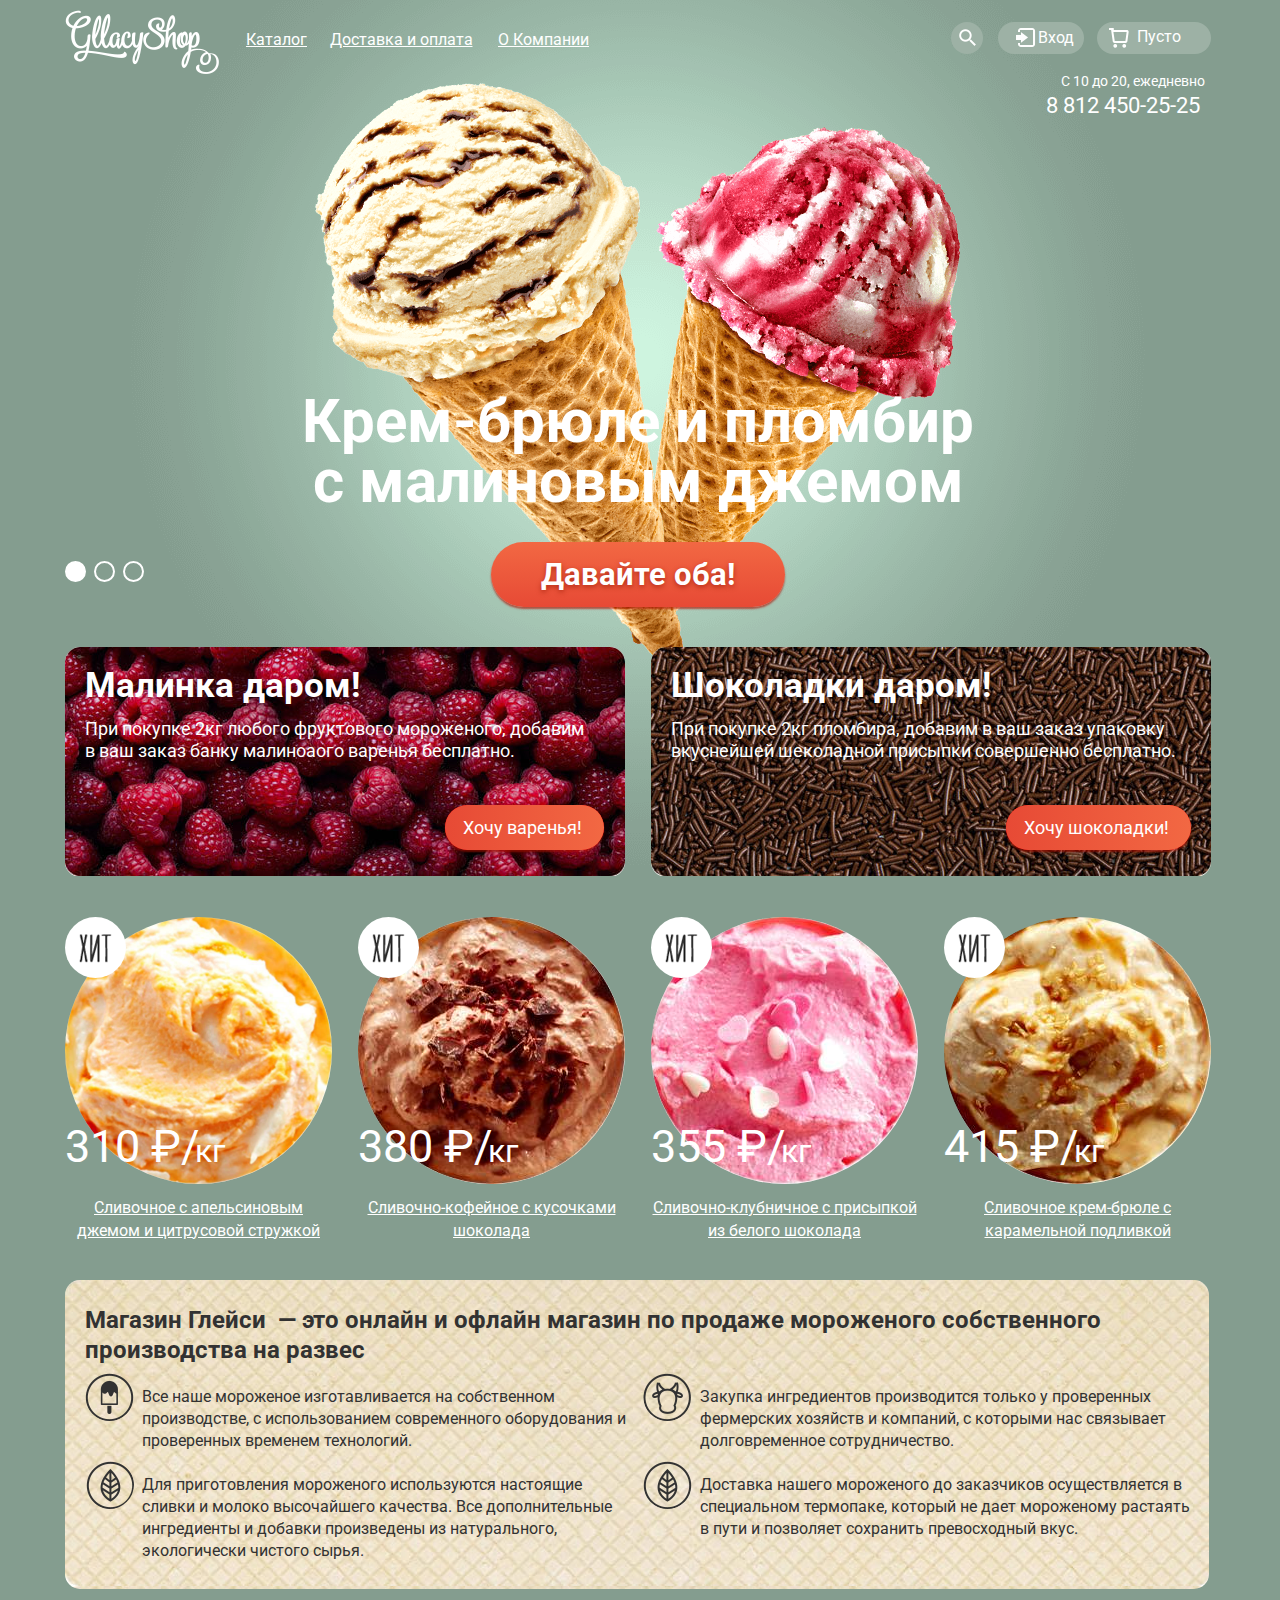
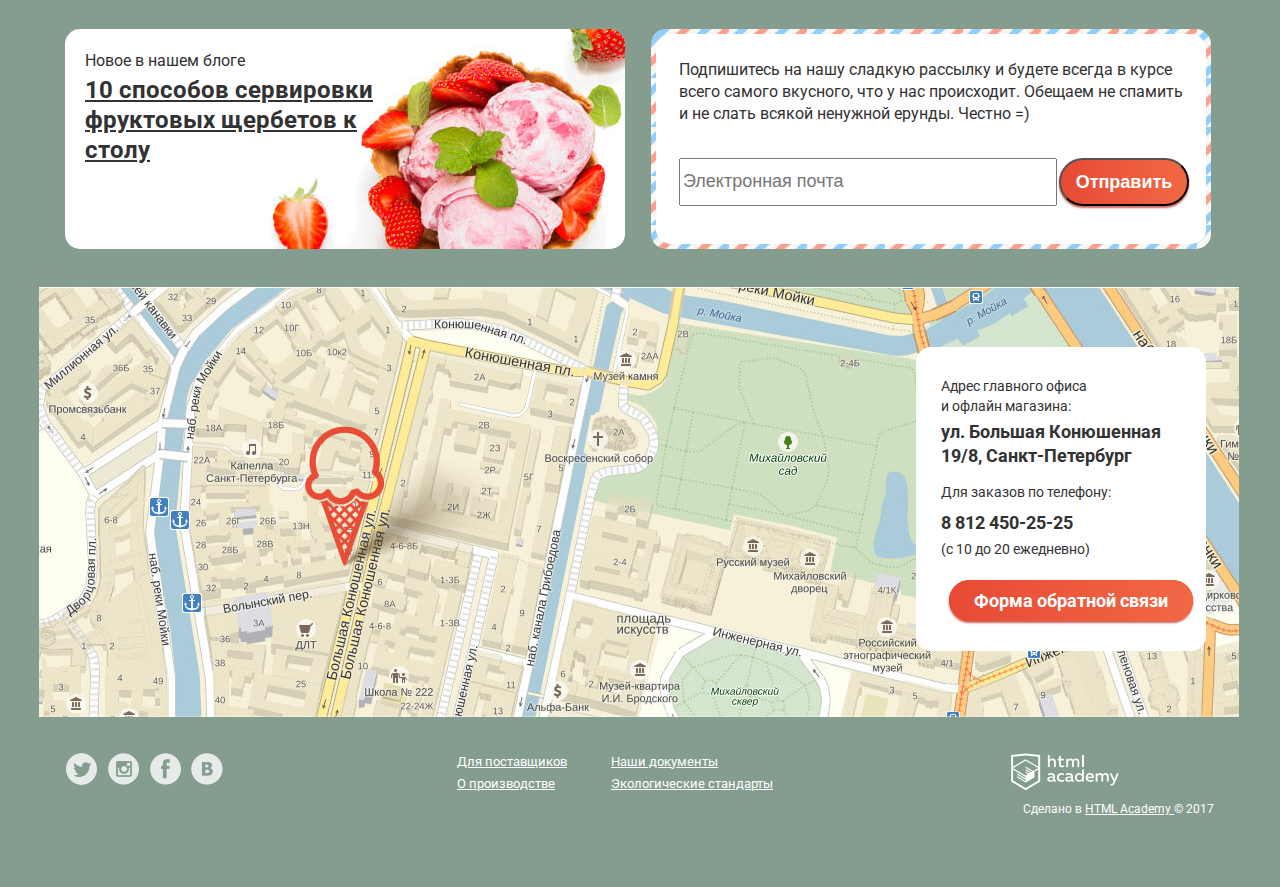
==== index.html @ 19264110 "Test -2" ====
<!DOCTYPE html>
<html lang="ru">
  <head>
    <meta charset="utf-8">
    <title>HTML Academy: Глейси</title>
	<link rel="stylesheet" href="https://fonts.googleapis.com/css?family=Roboto:400,700&amp;subset=cyrillic" >
	<link rel="stylesheet" href="css/normalize.css">
	<link rel="stylesheet" href="css/style.css">
  </head>
  <body>
		<input type="radio" id="btn-1" name="toggle" checked>
    <input type="radio" id="btn-2" name="toggle">
    <input type="radio" id="btn-3" name="toggle">			
	<div class="site-wrapper">
    <div class="content-wrapper">
			<header class="main-header">
				<nav class="main-navigation">
					<a ><img src="img/Logo.png" width="154" height="64" alt="Logo"></a>
					<ul>
						<li class="first-menu one-units"><a href="#">Каталог</a>
							<ul class="sub-menu">
								<li><a href="#">Новинки</a></li>
								<li><a href="catalog.html">Сливочное</a></li>
								<li><a href="#">Щербеты</a></li>
								<li><a href="#">Фруктовый лед</a></li>
								<li><a href="#">Мелорин</a></li>
							</ul>
						</li>				
						<li class="first-menu two-units"><a href="#">Доставка и оплата</a></li>
						<li class="first-menu three-units"><a href="#">О Компании</a></li>
					</ul>
				</nav>
				<div class="second-block">
					<div class="user-block">
						<div class="search-wrapper">
							<a href="#" class="users user-search">Поиск</a>
							<form class="search-form" action="https://echo.htmlacademy.ru" method="post">
								<input id="what-look" type="search" >
								<label for="what-look">Что ищем?</label>
							</form>
						</div>	
						<div class="login-wrapper">
							<a class="users login" href="#">Вход</a>
							<form class="login-form" action="https://echo.htmlacademy.ru" method="post">
								<input id="email" type="email" name="email">
								<label class="label-email" for="email">Электронная почта</label>
								<input id="password "type="password" name="password">
								<label class="label-password" for="password">Пароль</label>
								<div class="login-butons">
									<input type="submit" name="enter" value="ВОЙТИ">
									<div class="login-check">
										<a href="#">Забыли пароль?</a>
										<a href="#">Новая регистрация</a>
									</div>
								</div>
							</form>
						</div>
						<a class="users basket" href="#">Пусто</a>
					</div>
					<div class="user-info">
						<p>C 10 до 20, ежедневно</p>
						<a href="tel:8812450-25-25">8 812 450-25-25</a>
					</div>	
				</div>
			</header>
			<main>
				<div class="slider">
          <div class="slide" id="slide1">
            <div class="slide-title">Крем-брюле и пломбир с малиновым джемом</div>
            <a class="slide-btn" href="#">Давайте оба!</a>
          </div>
          <div class="slide" id="slide2">
            <div class="slide-title">Шоколадный пломбир и лимонный сорбет</div>
            <a class="slide-btn" href="#">Давайте оба!</a>
          </div>
          <div class="slide" id="slide3">
            <div class="slide-title">Пломбир с помадкой и клубничный щербет</div>
            <a class="slide-btn" href="#">Давайте оба!</a>
          </div>
					 <div class="slider-controls">
            <label for="btn-1"></label>
            <label for="btn-2"></label>
            <label for="btn-3"></label>
          </div>
        </div>
				<section class="promotional-offers ">	
					<h2>promotional offers</h2>
					<div class="promotional-left">
						<div class="promotional-item">
							<h3>Малинка даром!</h3>
							<p>При покупке 2кг любого фруктового мороженого, добавим в ваш заказ банку малиноаого варенья бесплатно.</p>
						</div>
						<a href="#">Хочу варенья!</a>
					</div>
					<div class="promotional-right">
						<div class="promotional-item">
							<h3>Шоколадки даром!</h3>
							<p>При покупке 2кг пломбира, добавим в ваш заказ упаковку вкуснейшей шеколадной присыпки совершенно бесплатно.</p>
						</div>
						<a href="#">Хочу шоколадки!</a>
					</div>
				</section>	
				<section class="index-content">
					<h2>Хиты продаж</h2>
					<article class="catalog-item hit">
						<img src="img/orange.jpg" width="267" height="267" alt="Сливочное с апельсиновым джемом и цитрусовой стружкой">
						<span class="price">310 &#8381;/<span class="units">кг</span></span>
						<p><a class="purchase-link" href="#">Сливочное с апельсиновым джемом и цитрусовой стружкой</a></p>
						<a class="quick-view" href="#">Быстрый просмотр</a>
					</article>
					<article class="catalog-item hit">
						<img src="img/coffee.jpg" width="267" height="267" alt="Сливочно-кофейное с кусочками шоколада">
						<span class="price">380 &#8381;/<span class="units">кг</span></span>
						<p><a class="purchase-link" href="#">Сливочно-кофейное с кусочками шоколада</a></p>
						<a class="quick-view" href="#">Быстрый просмотр</a>
					</article>
					<article class="catalog-item hit">
						<img src="img/strawberry.jpg" width="267" height="267" alt="Сливочно-клубничное с присыпкой из белого шоколада">
						<span class="price">355 &#8381;/<span class="units">кг</span></span>
						<p><a class="purchase-link" href="#">Сливочно-клубничное с присыпкой из белого шоколада</a></p>
						<a class="quick-view" href="#">Быстрый просмотр</a>
					</article>
					<article class="catalog-item hit">
						<img src="img/creme-brulee.jpg" width="267" height="267" alt="Сливочное крем-брюле с карамельной подливкой">
						<span class="price">415 &#8381;/<span class="units">кг</span></span>
						<p><a class="purchase-link" href="#">Сливочное крем-брюле с карамельной подливкой</a></p>
						<a class="quick-view" href="#">Быстрый просмотр</a>
					</article>
				</section>	
				<section class="our-production" >
					<h2>Магазин Глейси   &nbsp;— это онлайн и офлайн магазин по продаже мороженого собственного производства на развес</h2>
					<div class="production-wrapper">
					<div class="production-item">
						<p class="ice-paragraph">Все наше мороженое изготавливается на собственном производстве, с использованием современного оборудования и проверенных временем технологий.</p>
						<p class="sheet-paragraph">Для приготовления мороженого используются настоящие сливки и молоко высочайшего качества. Все дополнительные ингредиенты и добавки произведены из натурального, экологически чистого сырья.</p> 
					</div>
					<div class="production-item">
						<p class="cow-paragraph">Закупка ингредиентов  производится только у проверенных фермерских хозяйств и компаний, с которыми нас связывает долговременное сотрудничество.</p>
						<p class="thermometr-paragraph">Доставка нашего мороженого до заказчиков осуществляется в специальном термопаке, который не дает мороженому растаять в пути и позволяет сохранить превосходный вкус.</p>
				  </div>
					</div>
				</section>
				<section class="blog ">
					<h3>BLOG</h3>
					<div class="blog-info">
						<p>Новое в нашем блоге</p>
						<a href="#">10  способов сервировки фруктовых щербетов к столу</a>
					</div>
					<div class="blog-wrapper">
					</div>
					<div class="blog-form">
						<p>Подпишитесь на нашу сладкую рассылку и будете всегда в курсе всего самого вкусного, что у нас происходит. Обещаем не спамить и не слать всякой ненужной ерунды. Честно =) </p>
						<form class="news-form" action="https://echo.htmlacademy.ru" method="post">
							<input type="email" name="email"  placeholder="Электронная почта">
							<button class="btn" type="submit">Отправить</button>
						</form>
					</div>
				</section>
				<section class="about-us">
					<h3>about-us</h3>
					<img src="img/map.jpg" width="1200" height="430" alt="MAP">
					<!--<iframe src="https://www.google.com/maps/embed?pb=!1m18!1m12!1m3!1d1998.5989424124054!2d30.320894616195037!3d59.9387968690478!2m3!1f0!2f0!3f0!3m2!1i1024!2i768!4f13.1!3m3!1m2!1s0x4696310fca5ba729%3A0xea9c53d4493c879f!2z0JHQvtC70YzRiNCw0Y8g0JrQvtC90Y7RiNC10L3QvdCw0Y8g0YPQuy4sIDE5LCDQodCw0L3QutGCLdCf0LXRgtC10YDQsdGD0YDQsywg0KDQvtGB0YHQuNGPLCAxOTExODY!5e0!3m2!1sru!2sgr!4v1468565893571" 
						width="100%" height="430" frameborder="0" style="border:0" allowfullscreen></iframe>-->
					<div class="our-adress">
						<p>Адрес главного офиса<br>
						и офлайн магазина:</p>
						<p><b>ул. Большая Конюшенная<br> 19/8, Санкт-Петербург</b></p>
						<p>Для заказов по телефону:</p>
						<p><a href="tel:8812450-25-25"><b>8 812 450-25-25</b></a></p>
						<p>(с 10 до 20 ежедневно)</p>
						<p><a href="#" class="feedback-btn">Форма обратной связи</a></p>
					</div>
					<div class="modal-content">
						<button class="modal-content-close" type="button" title="Закрыть">Закрыть</button>
						<form class="feedback-form" action="https://echo.htmlacademy.ru" method="post">
							<b>Мы обязательно вам ответим!</b>
							<label for="name">Как вас зовут?</label>
							<input type="text" id="name" name="name"  placeholder="Как вас зовут?">
							<label for="email">Ваша почта для ответа?</label>
							<input type="email" id="email" name="email"  placeholder="Ваша почта для ответа?">
							<label for="suggestions">Напишите что нибудь</label>
							<textarea  id="suggestions" name="suggestions" id="suggestions" placeholder="Напишите что нибудь"></textarea>
							<input type="submit" name="submit" value="Отправить">
						</form>
					</div>	
		</section>
		</main>
		<footer class="main-footer">
			<section class="footer-social">
					<h3>social</h3>
					<a class="social social-tw" href="https://twitter.com/?lang=ru" target="_blank">Твитер</a>
					<a class="social social-inst" href="https://www.instagram.com/" target="_blank">Инстаграм</a>
					<a class="social social-fb" href="https://www.facebook.com/" target="_blank">Фейсбук</a>
					<a class="social social-vk" href="https://vk.com/feed" target="_blank">Вконтакте</a>
				</section>
				<div class="documentation-unit">
					<a class="doc-item for-suppliers" href="#">Для поставщиков</a>
					<a class="doc-item about-production" href="#">О производстве</a>
					<a class="doc-item our-documents" href="#">Наши документы</a>
					<a class="doc-item environmental-standards" href="#">Экологические стандарты</a>
				</div>
				<div class="copyright">
					<a class="btn" href="https://htmlacademy.ru"><img src="img/html_academy.png" width="108" height="38" alt="HTML Academy"></a>
					<p>Сделано в <a class="btn-text" href="https://htmlacademy.ru"> HTML Academy </a>&#169; 2017</p>
				</div>
		</footer>
		</div>
	</div>
  </body>
</html>
---- css/style.css ----
html { 
}

body {
  max-width: 1200px;
  margin: 0 auto;
  padding: 0;
  font-size: 18px;
  font-family: "Roboto","Arial", sans-serif;
  line-height: 1.2;
  color: #ffffff;
  background-color: #849d8f; 
}

body > input[type="radio"] {
  display: none;
}

.catalog-page {
  margin-top: 10px;
  margin-left: 26px;
}

.site-wrapper {
  min-width: 940px;
  background-repeat: no-repeat;
  background-position: 75px top ;
  transition: background-image 0.5s ease, background-color 0.5s ease;
}

.site-wrapper::before,
.site-wrapper::after {
  content: "";
  visibility: hidden;
}

.site-wrapper::before {
  background-image: url("../img/ice_main1.png");
}

.site-wrapper::after {
  background-image: url("../img/ice_main2.png");
}

.content-wrapper {
  width: 900px;
  padding: 10px 25px;
}

.main-header {
  display: flex;
  justify-content: space-between;
  width: 1146px;
}

.main-header a {
  font-size: 16px;
  line-height: 18px;
  color: #ffffff;
}

.main-navigation {
  display: flex;
  justify-content: space-between;
  width: 560px;
}

.main-navigation > ul {
  position: relative;
   display: flex;
  justify-content: space-between;
  margin-right: 28px;
  padding-left: 0;
  width: 360px;
  list-style: none;
 
}

.first-menu {
  min-height: 35px;
}

.one-units {
  padding-left: 17px;
   
}

.two-units {
  padding-left: 2px;
}

.three-units {
  padding-left: 5px;
}

.first-menu > a:hover {
  text-decoration: none;
  border: 1px solid #323232;
  border-radius: 25px;
  background-color: rgb(248, 247, 244);
  box-shadow: 0 20px 20px 0 rgba(0, 0, 0, 0.4);
  padding: 10px;
  min-width: 40px;
  color: #323232;
}

.main-navigation .sub-menu {
  position: absolute;
  display: none;  
  list-style: none;
  padding: 10px 0;  
  margin: 0;
  background-color: #ffffff;
  border-radius: 15px;
  box-shadow: 0 20px 20px 0 rgba(0, 0, 0, 0.4);
 
}

.sub-menu a {
  text-decoration: none;
  color: #323232;  
}

.sub-menu li {
  padding: 0 20px;
}

.sub-menu li:first-child {
  font-weight: bold;
  border-bottom: 1px solid #323232;
}

.first-menu:hover  .sub-menu {
	display: block;
}
.sub-menu li:hover {
  background-color: #fbded7;
}

.sub-menu li:active {
  background-color: #d07058;
}

.user-info a {
  line-height: 24px;
  font-size: 22px;
  text-decoration: none;
}

.second-block {
  display: flex;
  justify-content: space-between;
  flex-direction: column;
  margin-top: 12px;
  margin-left: 334px;   
  min-width: 260px;
}

.user-block {
  position: relative;
  display: flex;
  justify-content: space-between;
}

.user-block a {
  font-size: 16px;
  line-height: 18px;
}
.user-block .users {
  text-decoration: none;
  background-color: #9db1a5;
}

 .user-block .user-search {
  display: inherit; 
  position: relative;
  font-size: 0;
  padding-left: 0;
  margin-right: 0;
  width: 32px;
  height: 32px;
  background-color: #9db1a5;
  border-radius: 50%;
}

.user-block .user-search::before {
  position: absolute;
  content: "";
  width: 22px;
  height: 22px;
  left: 5px;
  top: 6px;
  background: #9db1a5 url("../img/sprite.png") no-repeat -689px -19px;
  border-radius: 50%;
}

.search-wrapper {
  position: relative;
}

.search-wrapper .search-form {
  position: absolute;
  top: 30px;
  left: -340px; 
  display: none;
  min-width: 340px;  
  padding: 20px;
  padding-top: 20px;
  background-color: #ffffff;
  border-radius: 5px;
}

.search-wrapper:hover .search-form {
  display: block;
}

.search-form input[type="search"] {
  width: 310px;
  height: 40px;
  border: 1px solid #d3d3d2; 
}

.search-form label {
  position: absolute;
  top: 30px;
  left: 40px;
  font-size: 16px;
  line-height: 24px;
  color: #d3d3d2;
  transition: all 0.5s;
}

.search-form input[type="search"]:hover {
  border: 2px solid #d3d3d2; 
}

.search-form input[type="search"]:focus {
  border: 2px solid #8fbdec; 
}

input[type="search"]:focus + label { 
  position: absolute;
  top: 5px;
  left: 30px;
  font-size: 11px;
  line-height: 13px;
  color: #8fbdec;
}

.search-form input[type="search"]:active {
  font-size: 16px;
  line-height: 24px;/*не работает*/
  font-weight: bold;
  color: #323232;
  border: 2px solid #d3d3d2; 
}

input[type="search"]:active + label { 
  position: absolute;
  top: 5px;
  left: 30px;
  font-size: 11px;
  line-height: 13px;
  color: #d3d3d2;
}
/*Здесь место оставлено намерено, чтоб обозначить не доделаный участок
*/
.user-block .user-search:hover::before {
  width: 32px;
  height: 32px;
  top: 0;
  left: 0;
  background: #ffffff url("../img/sprite.png") no-repeat -721px -12px; 
}

.search-wrapper:hover .user-form {
  position: absolute;
  top: 0;
  left: 0;
  display: block;
  width: 440px;
}

.user-block .login {
  position: relative;
  display: inherit;
  padding: 7px 10px 7px 40px;
  margin-left: 10px;
  border-radius: 20px;
  color: #ffffff; 
}
    
.user-block .login::before {
  position: absolute;
  content: "";
  top: 5px;
  left: 18px;
  width: 22px;
  height: 22px;
  background: #9db1a5 url("../img/sprite.png") no-repeat  -275px -19px;
}

.user-block .login:hover {
  color:#323232;
  background-color: #ffffff;
}

.user-block .login:hover::before {
  width: 22px;
  height: 22px;
  top: 0;
  left: 17px;
  background: #ffffff url("../img/sprite.png") no-repeat -315px -17px; 
}

.login-wrapper {
  position: relative;
}

.login-wrapper .login-form {
  position: absolute;
  top: 30px;
  left: -200px; 
  display: none;
  max-width: 280px;  
  padding: 20px;
  padding-top: 20px;
  background-color: #ffffff;
  border-radius: 5px;
}

.login-wrapper:hover .login-form {
  display: block;
}

.login-butons {
  display:flex;
  justify-content: space-between;
  
}

.login-check {
  display: flex;
  flex-direction: column;
}

.login-wrapper:hover .login-form {
  display: block;
}

.login-form input[type="email"],
.login-form input[type="password"] {
  width: 240px;
  height: 40px;
  border: 1px solid #d3d3d2; 
  border-radius: 5px;
  margin-bottom: 20px;
}

.login-wrapper a {
  color: #323232;
}

 .label-email {
  position: absolute;
  top: 30px;
  left: 40px;
  font-size: 16px;
  line-height: 24px;
  color: #d3d3d2;
}

.label-password {
  position: absolute;
  top: 95px;
  left: 40px;
  font-size: 16px;
  line-height: 24px;
  color: #d3d3d2;
}

.login-form input[type="email"]:hover,
.login-form input[type="password"]:hover { 
   border: 2px solid #d3d3d2; 
}

.login-form input[type="email"]:focus,
.login-form input[type="password"]:focus{
  border: 2px solid #8fbdec; 
}

input[type="email"]:focus + label { 
  position: absolute;
  top: 5px;
  left: 30px;
  font-size: 11px;
  line-height: 13px;
  color: #8fbdec;
}

input[type="password"]:focus + label{ 
  position: absolute;
  top:70px;
  left: 30px;
  font-size: 11px;
  line-height: 13px;
  color: #8fbdec;
}

/*нет стилизации поля при введении текста */

/*Здесь место оставлено намерено, чтоб обозначить не доделаный участок
*/
.login-butons {
  margin-top: 30px;
}

.login-butons input[type="submit"] {
  display: inline-block;
  padding: 15px 25px ;
  font-weight: bold;
  font-size: 18px;
  line-height: 24px;
  color: #ffffff;
  text-shadow: 0 2px 5px rgba(160, 32, 11, 0.76);
  background: #f26843;
  background:    -moz-linear-gradient(top, #f26843 0%, #e74a35 100%);
  background: -webkit-linear-gradient(top, #f26843 0%, #e74a35 100%);
  background:         linear-gradient(to bottom, #f26843 0%, #e74a35 100%);
  border-radius: 50px;
  box-shadow: 0 2px 2px rgba(172, 16, 0, 0.64);
  
}

.login-butons input[type="submit"]:hover {
  background:    -moz-linear-gradient(top, #f58669 0%, #ec6f5e 100%);
  background: -webkit-linear-gradient(top, #f58669 0%, #ec6f5e 100%);
  background:         linear-gradient(to bottom, #f58669 0%, #ec6f5e 100%);
  box-shadow: 0 2px 2px rgba(172, 16, 0, 1);
}

.login-butons input[type="submit"]:active {
  background:    -moz-linear-gradient(top, #d84732 0%, #e1613e 100%);
  background: -webkit-linear-gradient(top, #d84732 0%, #e1613e 100%);
  background:         linear-gradient(to bottom, #d84732 0%, #e1613e 100%);
  box-shadow: inset 0 2px 2px rgba(172, 16, 0, 1);
}

.login-butons a {
  font-size: 13px;
  line-height: 24px;
}

.login-butons a:hover {
  color: #e84d37;
}

.login-butons a:active {
  color: #e84d37;
}


.user-block .basket {
	position: relative;
  padding-left: 40px;
  padding-right: 30px;
  border-radius: 20px;
  padding-top: 6px;
  margin-left: 8px;
}
   

.user-block .basket::before {
  position: absolute;
  content: "";
  top: 5px;
  left: 12px;
  width: 21px;
  height: 21px;
  background: #9db1a5 url("../img/sprite.png") no-repeat  -125px -19px;
}

.user-block .basket:hover {
  color: #323232;
  background-color: #ffffff;
}

.user-block .basket:hover::before {
  width: 22px;
  height: 22px;
  top: 0;
  left: 17px;
  background: #ffffff url("../img/sprite.png") no-repeat -165px -15px; 
}

.user-info {
  display: block;
  position: relative;
  left: 5px;
  margin-top: 5px;  
}

.user-info p {
  padding-left: 105px;
  font-size: 14px;
  line-height: 16px;
  margin-bottom: 5px;  
}

.user-info a {
  padding-left: 90px;
  font-size: 22px;
  line-height: 24px;
}

.search-form,
.login-form {
  display: none;
}

main{
  width: 1146px;
}

.slider {
  position: relative;
  padding-top: 274px;
  text-align: center;
  color: #ffffff;
}

.slide {
  display: none;
}

.slide-title {
  width: 700px;
  margin: 0 auto;
  margin-bottom: 30px;
  font-weight: bold;
  font-size: 60px;
  line-height: 60px
}

.slide-btn {
  display: inline-block;
  padding: 12px 50px;
  font-weight: bold;
  font-size: 31px;
  line-height: 41px;
  vertical-align: top;
  color: #ffffff;
  text-decoration: none;
  text-shadow: 0 2px 5px rgba(160, 32, 11, 0.76);
  background: #f26843;
  background:    -moz-linear-gradient(top, #f26843 0%, #e74a35 100%);
  background: -webkit-linear-gradient(top, #f26843 0%, #e74a35 100%);
  background:         linear-gradient(to bottom, #f26843 0%, #e74a35 100%);
  border-radius: 100px;
  box-shadow: 0 2px 2px rgba(172, 16, 0, 0.64);
  margin-bottom: 40px;
}

.slide-btn:hover {
  background:    -moz-linear-gradient(top, #f58669 0%, #ec6f5e 100%);
  background: -webkit-linear-gradient(top, #f58669 0%, #ec6f5e 100%);
  background:         linear-gradient(to bottom, #f58669 0%, #ec6f5e 100%);
  box-shadow: 0 2px 2px rgba(172, 16, 0, 1);
}

.slide-btn:active {
  background:    -moz-linear-gradient(top, #d84732 0%, #e1613e 100%);
  background: -webkit-linear-gradient(top, #d84732 0%, #e1613e 100%);
  background:         linear-gradient(to bottom, #d84732 0%, #e1613e 100%);
  box-shadow: inset 0 2px 2px rgba(172, 16, 0, 1);
}

.slider-controls {
  position: absolute;
  bottom: 65px;
  left: 0;
  font-size: 0;
  z-index: 20;
}

.slider-controls label {
  display: inline-block;
  width: 17px;
  height: 17px;
  margin-right: 8px;
  vertical-align: top;
  background-color: transparent;
  border: 2px solid #ffffff;
  border-radius: 50%;
  cursor: pointer;
}

#btn-1:checked ~ .site-wrapper #slide1,
#btn-2:checked ~ .site-wrapper #slide2,
#btn-3:checked ~ .site-wrapper #slide3 {
  display: block;
}

#btn-1:checked ~ .site-wrapper {
  background-color: #849d8f;
  background-image: url("../img/ice_main.png");
}

#btn-2:checked ~ .site-wrapper {
  background-color: #8996a6;
  background-image: url("../img/ice_main1.png");
}

#btn-3:checked ~ .site-wrapper {
  background-color: #9d8b84;
  background-image: url("../img/ice_main2.png");
}

#btn-1:checked ~ .site-wrapper label[for="btn-1"],
#btn-2:checked ~ .site-wrapper label[for="btn-2"],
#btn-3:checked ~ .site-wrapper label[for="btn-3"] {
  background-color: #ffffff;
}


.promotional-offers {
  display: flex;
  justify-content: space-between;
  margin-bottom: 40px;

}

.promotional-offers h3 {
  margin-top: 18px;
  margin-bottom: 0;
  font-size: 35px;
  line-height: 41px;
}

.promotional-offers p {
  margin-top: 12px;
  margin-bottom: 54px;
  font-size: 18px;
  line-height: 22px;
  
}

.promotional-offers a {
  padding: 12px 18px;
  padding-right: 22px;
  margin-left: 355px;
  margin-right: 10px;
  text-decoration: none;
  font-size: 18px;
  line-height: 24px;
  background-color: red;
  background-image: linear-gradient( 90deg, rgb(231,74,53) 0%, rgb(242,104,67) 100%);
  box-shadow: 0 2px 2px 0 rgba(172, 16, 0, 0.64);
  color: #ffffff;
  border-radius: 50px;
 
}

.promotional-offers a:hover {
  background:    -moz-linear-gradient(top, #f58669 0%, #ec6f5e 100%);
  background: -webkit-linear-gradient(top, #f58669 0%, #ec6f5e 100%);
  background:         linear-gradient(to bottom, #f58669 0%, #ec6f5e 100%);
  box-shadow: 0 2px 2px rgba(172, 16, 0, 1);
}

.promotional-offers a:active {
  background:    -moz-linear-gradient(top, #d84732 0%, #e1613e 100%);
  background: -webkit-linear-gradient(top, #d84732 0%, #e1613e 100%);
  background:         linear-gradient(to bottom, #d84732 0%, #e1613e 100%);
  box-shadow: inset 0 2px 2px rgba(172, 16, 0, 1);
}

.promotional-left a {
  margin-left: 380px;
}

.promotional-offers h2,
.index-content h2 {
  display: none;
}

.promotional-left {
  width: 560px;
  height: 230px;
  background:url('../img/raspberry_bg.jpg') no-repeat;
  border-radius:15px;
}

.promotional-right {
  width: 560px;
  height: 230px;
  background: url('../img/chocolate-bg.jpg') no-repeat;
  border-radius: 15px;
}

.promotional-item {
  margin: 0;
  padding-bottom: 0;
  padding-left: 20px;
}

.promotional-item p {
  width: 510px;
}


.index-content {
  display:flex;
  justify-content: space-between;
  margin-bottom: 20px;
   width: 1146px;
}

.catalog-item {
  position: relative;
  width: 267px;
  margin-right: 20px;  
}

.catalog-item:last-child {
  margin-right: 0;
}	

.catalog-item img {
  padding: 0;
  margin: 0;
  border-radius: 50%;
  margin-bottom: -11px;	
}

.catalog-item .price {
  position: absolute;
  top: 203px;
  left: 0;
  font-size: 45px;                    
}

.price .units {
  font-size: 0.7em;
  margin-left: -5px;
}

.catalog-item p {
  text-align: center;
  padding-left: 0;
}
	
.hit::before {
  position: absolute;
  content: "";  
  width: 61px;
  height: 61px;
  background: #ffffff url("../img/hit.png") no-repeat;
  border-radius: 50%; 
}

 .purchase-link {
  font-size: 16px;
  line-height: 22px;
  color: #ffffff;
  margin-bottom: -10px;
  padding-bottom: 0;
}  

.quick-view {
  position: relative;
  bottom: 10px;
  display: none;
  text-decoration: none;
  font-size: 18px;
  line-height: 24px;
  background-color: red;
  background:    -moz-linear-gradient(top, #f58669 0%, #ec6f5e 100%);
  background: -webkit-linear-gradient(top, #f58669 0%, #ec6f5e 100%);
  background:         linear-gradient(to bottom, #f58669 0%, #ec6f5e 100%);
  box-shadow: 0 2px 2px rgba(172, 16, 0, 1);
  color: #ffffff;
  border-radius: 50px;
  padding: 12px 18px;
  padding-right: 22px;
  margin-left: 20px;
  margin-right: 20px;
}

.catalog-item:hover {
  background-color: #9db1a5;
}

.catalog-item:hover .quick-view {
  display: block;
}

.our-production {
  width: 1124px;
  height: 304px;
  background-size: cover;
  background: url("../img/f_fon.jpg");
  border-radius: 15px;
  color: #323232;
  margin-bottom: 40px;
  padding-top: 5px;
  padding-left: 20px;
}  

.our-production h2 {
  font-size: 24px;
  line-height: 30px;
  margin-top: 20px;
  margin-bottom: 5px;
}

.our-production p {
  box-sizing: border-box;
  position: relative;
  min-width: 540px;
  font-size: 16px;
  line-height: 22px;
  padding-left: 47px;
}

.production-wrapper .production-item:nth-child(2) {
  margin-right: 16px;
}

.production-item .cow-paragraph,
.production-item .ice-paragraph {
   padding-bottom: 6px;
 }

.ice-paragraph::before {
  position: absolute;
  content: "";
  left: -10px;
  top: -14px;
  width: 49px;
  height: 49px;
  background: transparent url("../img/sprite.png") no-repeat -571px -19px;
  border-radius: 50%;
}

.sheet-paragraph::before {
  position: absolute;
  content: "";
  left: -10px;
  top: -14px;
  width: 49px;
  height: 49px;
  background: transparent url("../img/sprite.png") no-repeat -765px -19px;
  border-radius: 50%;
}

.cow-paragraph::before {
  content: "";
  position: absolute;
  width: 49px;
  height: 49px;
  left: -10px;
  top: -14px;
  background: transparent url("../img/sprite.png") no-repeat -206px -19px;
  border-radius: 50%;
}

.thermometr-paragraph::before {
  position: absolute;
  content: "";
  left: -10px;
  top: -14px;
  width: 49px;
  height: 49px;
  background: transparent url("../img/sprite.png") no-repeat -766px -19px;
  border-radius: 50%;
}

.production-wrapper {
  display: flex;
  justify-content: space-between;
}

.production-item {
  width: 540px;
  padding-left: 10px;
}

.blog {
  position: relative;
  display: flex;
  justify-content: space-between;
  font-size: 16px;
  line-height: 22px;
  color: #323232;
  padding: 0;
  margin-bottom: 38px;
}

.blog h3 {
  display:none;
}

.blog-info {
  box-sizing: border-box;
  font-size:16px;
  line-height:22px;
  background: url("../img/strawberry_bg.jpg") no-repeat 0 0;
  max-width: 560px;
  min-height:220px;
  color:#323232;
  border-radius: 15px;
  padding-left: 20px;
  padding-top: 5px;
  padding-right:240px;
}

.blog-info p {
  margin-bottom: 3px;
}

.blog-info a {
  box-sizing: border-box;
  font-size: 24px;
  line-height: 30px;
  font-weight: bold;
  color: #323232;
  
}

.blog-wrapper {
  background: url("../img/mail_bg.jpg");
  border-radius: 15px;
  width: 560px;
  height: 220px;
}

.blog .blog-form {
  position: absolute;
  top: 5px;
  right: 5px;
  box-sizing: border-box;
  font-size: 16px;
  line-height: 22px;
  background: #ffffff;
  max-width: 550px;
  min-height: 210px;
  color: #323232; 
  padding-top: 9px;
  padding-left: 23px;
  border-radius: 15px;
}

.blog-form p {
  margin-bottom: 33px;
  padding-right: 15px;
}

 .blog-form .news-form {
  display: flex;
  justify-content: space-between;
  font-size: 18px;
  line-height: 24px;
  font-weight: bold;
  border-radius: 10px;
}

.blog-form input[type="email"] {
  width: 370px ;
}

.blog-form button[type="submit"] {
  font-weight: bold;
  line-height: 24px;
  font-size: 18px;
  background-color: red;
  background-image: linear-gradient( 90deg, rgb(231,74,53) 0%, rgb(242,104,67) 100%);
  box-shadow: 0 2px 2px 0 rgba(172, 16, 0, 0.64);
  border-radius: 50px;
  color: #ffffff;  
  padding: 10px;
  min-width: 130px;
  margin-right: 17px;
}

.blog-form button[type="submit"]:hover {
  background:    -moz-linear-gradient(top, #f58669 0%, #ec6f5e 100%);
  background: -webkit-linear-gradient(top, #f58669 0%, #ec6f5e 100%);
  background:         linear-gradient(to bottom, #f58669 0%, #ec6f5e 100%);
  box-shadow: 0 2px 2px rgba(172, 16, 0, 1);
}

.blog-form button[type="submit"]:active {
  background:    -moz-linear-gradient(top, #d84732 0%, #e1613e 100%);
  background: -webkit-linear-gradient(top, #d84732 0%, #e1613e 100%);
  background:         linear-gradient(to bottom, #d84732 0%, #e1613e 100%);
  box-shadow: inset 0 2px 2px rgba(172, 16, 0, 1);
}

.about-us h3 {
  display: none;
}

.about-us {
  position: relative;
  width: 1200px;
  height: 430px;
  margin-left: -26px;
  margin-bottom: 26px;
}

.our-adress {
  position: absolute;
  top: 60px;
  right: 33px;
  box-sizing: border-box;
  line-height: 20px;
  font-size: 14px;
  min-width: 290px;
  height: 304px;
  background-color: #ffffff;
  border-radius: 15px;
  color: #323232; 
  padding-top: 5px;
  padding-left:	25px;
}

.our-adress p {
  margin-bottom: 0;
  padding-bottom: 0;
}

.our-adress p:first-child {
  padding-top: 10px;
  margin-bottom: -10px;
}

.our-adress b {
  font-size: 18px;
  line-height: 24px;
  font-weight: bold;
  margin-bottom: 0px;
  margin-top: 0;
}

.our-adress p:nth-child(3) {
  padding-top: 0;
  margin-bottom: -5px;
}

.our-adress p:nth-child(4) {
  margin-bottom: -10px;
}

.our-adress p:nth-child(5) {
  margin-bottom: 30px;
}

.our-adress a {
  text-decoration: none;
  color: #323232;
}

.about-us .feedback-btn {
  font-size: 18px;
  line-height: 24px;
  font-weight: bold;
  background-color: red;
  background-image: linear-gradient( 90deg, rgb(231,74,53) 0%, rgb(242,104,67) 100%);
  color: #ffffff ;
  box-shadow: 0 2px 2px 0 rgba(172, 16, 0, 0.64);
  border-radius: 50px;
  padding: 10px 25px;
  margin-left: 8px; 
}

.about-us .feedback-btn:hover {
  background:    -moz-linear-gradient(top, #f58669 0%, #ec6f5e 100%);
  background: -webkit-linear-gradient(top, #f58669 0%, #ec6f5e 100%);
  background:         linear-gradient(to bottom, #f58669 0%, #ec6f5e 100%);
  box-shadow: 0 2px 2px rgba(172, 16, 0, 1);
}

.about-us .feedback-btn:active {
  background:    -moz-linear-gradient(top, #d84732 0%, #e1613e 100%);
  background: -webkit-linear-gradient(top, #d84732 0%, #e1613e 100%);
  background:         linear-gradient(to bottom, #d84732 0%, #e1613e 100%);
  box-shadow: inset 0 2px 2px rgba(172, 16, 0, 1);
}

.about-us .modal-content {
  position: absolute;
  top: -1540px;
  left: 350px;
  display: none;
  box-sizing: border-box;
  width: 475px;        
  padding: 20px;
  color: #323232;
  background-color: #ffffff;
  border-radius: 15px;
}

.modal-content-close {
  position: absolute;
  top: 10px;
  right: 10px;
  font-size: 0;
  width: 22px;
  height: 22px;
  background-color: transparent;
  border: 0;
  cursor: pointer;
}

.modal-content-close::before,
.modal-content-close::after {
  position: absolute;
  content: "";
  top: 10px;
  right: 1px;
  width: 19px;
  height: 2px;
  background-color: #323232;
  border-radius: 1px;
}

.modal-content-close::before {
  transform: rotate(45deg);
}

.modal-content-close::after {
  transform: rotate(-45deg);
}

.feedback-form {
  display: flex;
  flex-direction: column;
  justify-content: space-between;
  color: #323232;
  background-color: #ffffff;
}

.feedback-form b {
  display: block;
  font-size: 24px;
  line-height: 28px;
  margin-bottom: 25px;
}

.feedback-form input[type="text"],
.feedback-form input[type="email"] {
  display: block;
  line-height: 24px;
  border-radius: 5px;
  width: 265px;
  margin-bottom:20px;
}

.feedback-form textarea {
  width: 430px;
  height: 155px;
  border-radius: 5px;
  margin-bottom: 20px;
}

.feedback-form input[type="submit"] {
  font-weight: bold;
  font-size: 18px;
  line-height: 24px;
  width: 135px;
  color: #ffffff;
  background-color: red;
  background-image: linear-gradient( 90deg, rgb(231,74,53) 0%, rgb(242,104,67) 100%);
  box-shadow: 0 2px 2px 0 rgba(172, 16, 0, 0.64);
  border-radius: 50px;
  padding: 12px 18px;
  padding-right: 22px;
  margin-left: 305px;
  margin-right: 10px;
}

.feedback-form input[type="submit"]:hover {
  background:    -moz-linear-gradient(top, #f58669 0%, #ec6f5e 100%);
  background: -webkit-linear-gradient(top, #f58669 0%, #ec6f5e 100%);
  background:         linear-gradient(to bottom, #f58669 0%, #ec6f5e 100%);
  box-shadow: 0 2px 2px rgba(172, 16, 0, 1);
}

.feedback-form input[type="submit"]:active {
  background:    -moz-linear-gradient(top, #d84732 0%, #e1613e 100%);
  background: -webkit-linear-gradient(top, #d84732 0%, #e1613e 100%);
  background:         linear-gradient(to bottom, #d84732 0%, #e1613e 100%);
  box-shadow: inset 0 2px 2px rgba(172, 16, 0, 1);
}

.feedback-form input[type="text"]:hover,
.feedback-form input[type="email"]:hover,
.feedback-form textarea:hover {
  border:2px solid #c7c6c5;
}

.feedback-form label {
  display: none;
  font-size: 11px;
  line-height: 13px;
}

 input[type="text"]:focused label,
 input[type="email"]:focused label,
 textarea:focused label {
  display: block;
}

.form-sorting {
  display: flex;
  justify-content: space-between;
  flex-wrap: wrap;
  min-width: 860px;
}

.form-sorting fieldset {
  border-radius: 25px;
  background-color: #aabbb1;
  font-size: 16px;
  line-height: 18px;
}

.main-footer {
  display: flex;
  justify-content: space-between;
  background-color: #849d8f;
  padding-top: 10px; 
  color: #ffffff; 
  width: 1146px;; 
  min-height: 100px;
  padding-left: 0;
  margin: 0;
}
.main-footer a:hover {
  color: #ffbc9e;
}

.main-footer a:active {
  color: rgb(255, 188, 158);
}

.footer-social h3 {
  display: none;
}

.main-footer .footer-social {
  position: relative;
  display: flex;
  justify-content: space-between;
  margin-right: 40px;
}

.social {
  position:relative;
  font-size: 0;
  width: 32px;
  height: 32px;
  background-color: #849d8f;
  border-radius: 50%;
}

.social-tw{
  background:url("../img/sprite.png") no-repeat -902px -20px;    
  margin-left: 0;
  margin-right: 10px;
}

.social-tw:hover {
  background: url("../img/sprite.png") no-repeat -1016px -10px;    
}

.social-inst {
  background: url("../img/sprite.png") no-repeat -639px -20px;
  margin-right: 10px;
}

.social-inst:hover {
  background: url("../img/sprite.png") no-repeat -61px -10px;
}

.social-fb {
    
  background: url("../img/sprite.png") no-repeat -355px -20px ;
  margin-right: 10px;
}

.social-fb:hover{
  background: url("../img/sprite.png") no-repeat -9px -10px ;
}

.social-vk {
  background: url("../img/sprite.png") no-repeat -955px -20px;
  margin-right: 0;
   
}

.social-vk:hover{
  background: url("../img/sprite.png") no-repeat -1069px -10px ;
}

.social:active {
  box-shadow: inset 0px 2px 1px 0px #888888;
  

}


.documentation-unit {
  display: flex;
  flex-wrap: wrap;
  flex-direction: column;
  justify-content: space-between;
  width: 360px; 
  height: 40px;
}

.doc-item {
  position: relative;
  font-size: 13px;
  line-height: 18px;
  color: #ffffff;
}



.copyright {
  width: 200px;
  display: flex;
  justify-content: space-between;
  flex-direction: column;
}

.copyright .btn {
  margin-bottom: 40px;
  }



.copyright a {
  color:#ffffff;
  min-width: 190px;
    
}

.copyright p,
p > .btn-text {
  font-size: 12px;
  line-height: 18px;
}

.copyright p {
  position: relative;
  bottom: 47px;
  left: 12px;
}
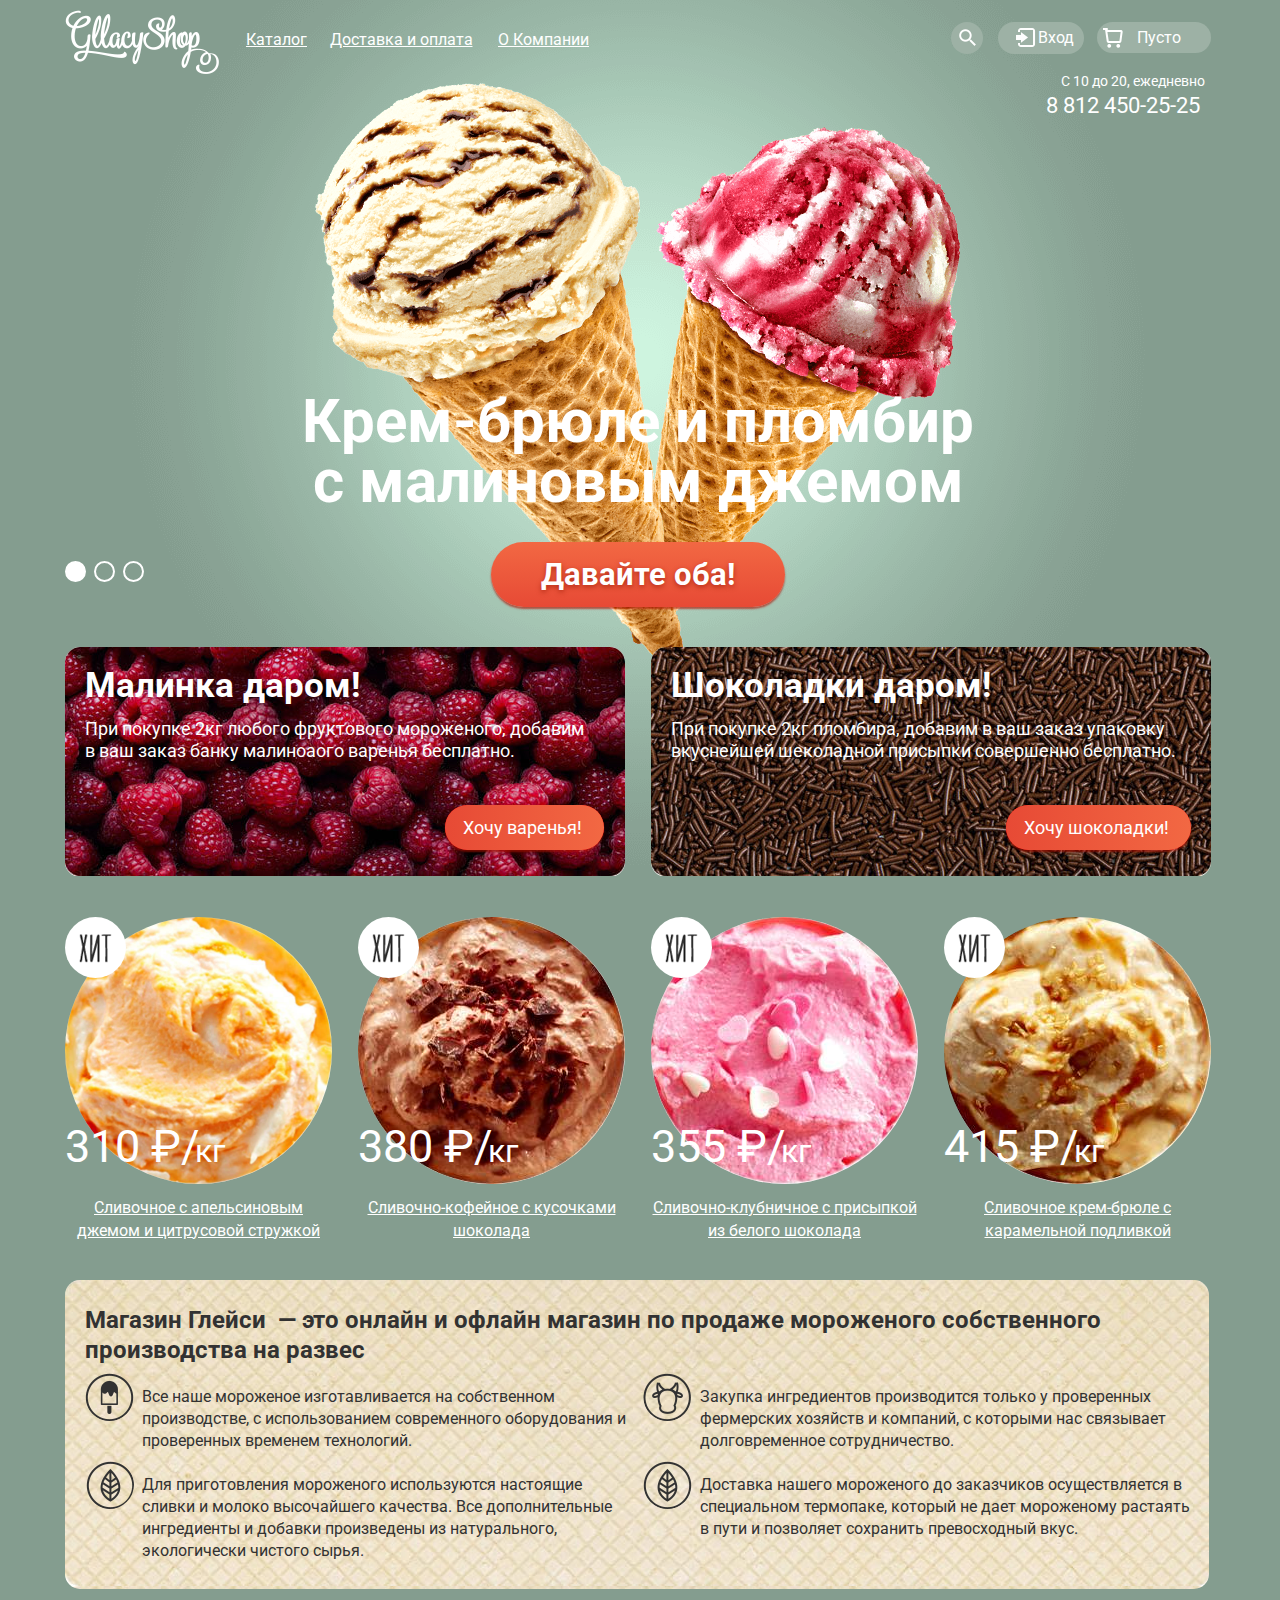
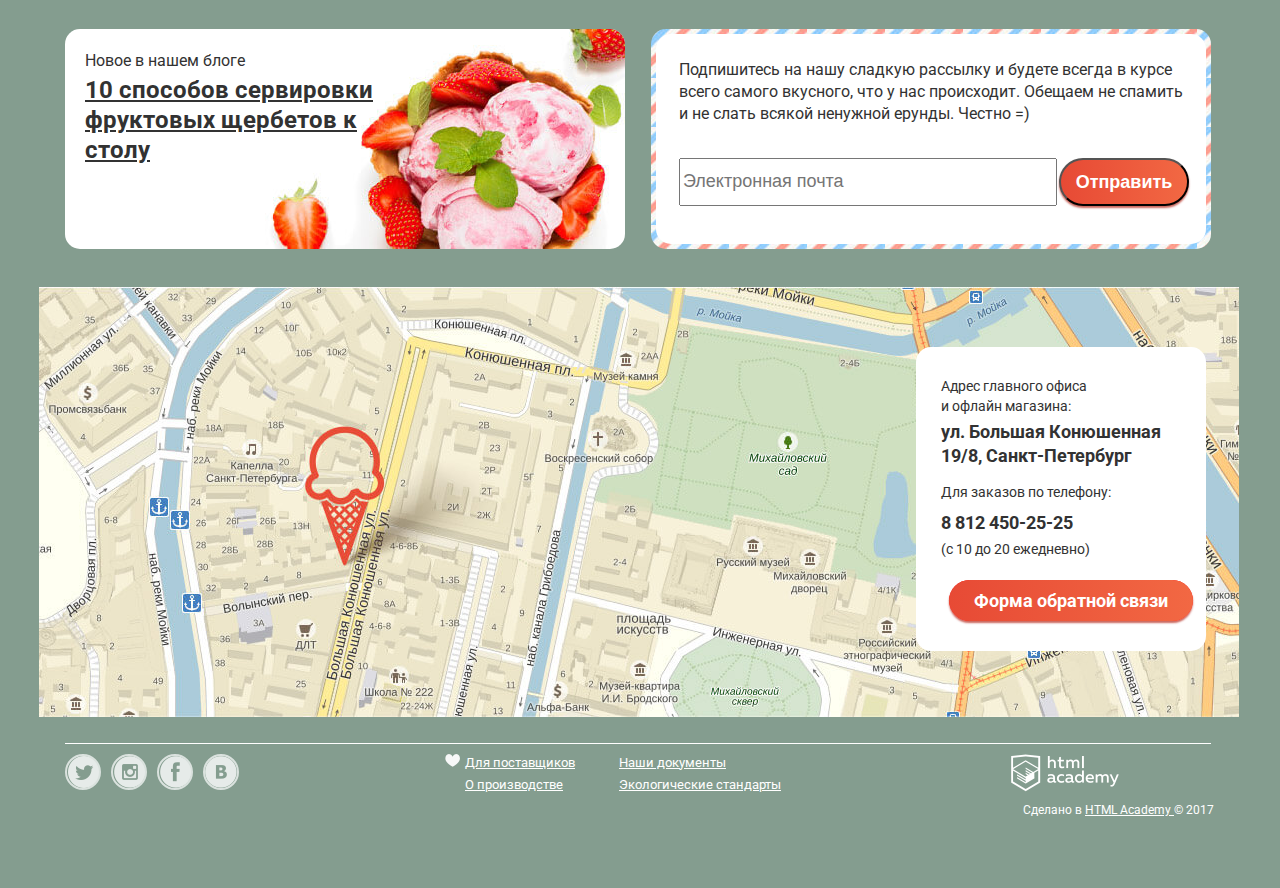
==== commit f95388f8: "test 4" ====
--- a/index.html
+++ b/index.html
@@ -55,7 +55,9 @@
 								</div>
 							</form>
 						</div>
-						<a class="users basket" href="#">Пусто</a>
+						<div class="basket-wrapper">
+							<a class="users basket" href="#">Пусто</a>
+						</div>	
 					</div>
 					<div class="user-info">
 						<p>C 10 до 20, ежедневно</p>
@@ -168,22 +170,9 @@
 						<p>Для заказов по телефону:</p>
 						<p><a href="tel:8812450-25-25"><b>8 812 450-25-25</b></a></p>
 						<p>(с 10 до 20 ежедневно)</p>
-						<p><a href="#" class="feedback-btn">Форма обратной связи</a></p>
+						<p><a href="modal-content.html" class="feedback-btn">Форма обратной связи</a></p>
 					</div>
-					<div class="modal-content">
-						<button class="modal-content-close" type="button" title="Закрыть">Закрыть</button>
-						<form class="feedback-form" action="https://echo.htmlacademy.ru" method="post">
-							<b>Мы обязательно вам ответим!</b>
-							<label for="name">Как вас зовут?</label>
-							<input type="text" id="name" name="name"  placeholder="Как вас зовут?">
-							<label for="email">Ваша почта для ответа?</label>
-							<input type="email" id="email" name="email"  placeholder="Ваша почта для ответа?">
-							<label for="suggestions">Напишите что нибудь</label>
-							<textarea  id="suggestions" name="suggestions" id="suggestions" placeholder="Напишите что нибудь"></textarea>
-							<input type="submit" name="submit" value="Отправить">
-						</form>
-					</div>	
-		</section>
+				</section>
 		</main>
 		<footer class="main-footer">
 			<section class="footer-social">
--- a/css/style.css
+++ b/css/style.css
@@ -1,6 +1,3 @@
-html { 
-}
-
 body {
   max-width: 1200px;
   margin: 0 auto;
@@ -76,6 +73,24 @@
  
 }
 
+.active::before {
+  position: absolute;
+  top: -10px;
+  left: -10px;
+  content: "Каталог";
+  padding: 10px 20px;
+  font-weight: bold;
+  color: #ffffff;
+  text-shadow: 0 2px 5px rgba(160, 32, 11, 0.76);
+  background: #f26843;
+  background:    -moz-linear-gradient(top, #f26843 0%, #e74a35 100%);
+  background: -webkit-linear-gradient(top, #f26843 0%, #e74a35 100%);
+  background:         linear-gradient(to bottom, #f26843 0%, #e74a35 100%);
+  border-radius: 20px;
+  box-shadow: 0 2px 2px rgba(172, 16, 0, 0.64);
+  
+}
+
 .first-menu {
   min-height: 35px;
 }
@@ -247,24 +262,6 @@
   color: #8fbdec;
 }
 
-.search-form input[type="search"]:active {
-  font-size: 16px;
-  line-height: 24px;/*не работает*/
-  font-weight: bold;
-  color: #323232;
-  border: 2px solid #d3d3d2; 
-}
-
-input[type="search"]:active + label { 
-  position: absolute;
-  top: 5px;
-  left: 30px;
-  font-size: 11px;
-  line-height: 13px;
-  color: #d3d3d2;
-}
-/*Здесь место оставлено намерено, чтоб обозначить не доделаный участок
-*/
 .user-block .user-search:hover::before {
   width: 32px;
   height: 32px;
@@ -327,6 +324,7 @@
   padding-top: 20px;
   background-color: #ffffff;
   border-radius: 5px;
+  z-index: 99;
 }
 
 .login-wrapper:hover .login-form {
@@ -381,7 +379,9 @@
 
 .login-form input[type="email"]:hover,
 .login-form input[type="password"]:hover { 
-   border: 2px solid #d3d3d2; 
+   border: 3px solid #d3d3d2; 
+  padding: 0px;
+  
 }
 
 .login-form input[type="email"]:focus,
@@ -407,10 +407,6 @@
   color: #8fbdec;
 }
 
-/*нет стилизации поля при введении текста */
-
-/*Здесь место оставлено намерено, чтоб обозначить не доделаный участок
-*/
 .login-butons {
   margin-top: 30px;
 }
@@ -460,21 +456,102 @@
 }
 
 
-.user-block .basket {
-	position: relative;
+.basket-wrapper .basket {
+  display: inherit;
   padding-left: 40px;
   padding-right: 30px;
   border-radius: 20px;
-  padding-top: 6px;
+  padding: 7px 30px 6px 40px;
   margin-left: 8px;
 }
+
+.basket-of-goods {
+  display: none;
+  position: absolute;
+  top: 30px;
+  left: -350px;
+  min-width:  540px;
+  min-height: 250px;
+  background-color: #ffffff;
+  color: #323232;
+  font-size: 13px;
+  line-height: 16px;
+  border-radius: 15px;
+  z-index: 333;
+}
+
+.table-goods{
+  display: table;
+  border-bottom: 2px solid #cacac7;
+}
+
+.basket-of-goods ul {
+  display: table-row;
+}
+
+.basket-of-goods li {
+  display: table-cell;
+  list-style: none;
+}
+
+.table-goods{
+  margin: 20px;
+  margin-top: 30px;
+  margin-left: 30px;
+  padding-bottom: 30px;
+}
+
+.closed{
+  position: relative;
+  left: 5px;
+  opacity: 20%;
+}
    
+.sum {
+  float: right;
+  margin-right: 20px;
+  font-weight: bold;
+}
+
+.basket-of-goods input[type="submit"] {
+  display: inline-block;
+  padding: 10px 20px;
+  font-weight: bold;
+  font-size: 18px;
+  line-height: 24px;
+  vertical-align: bottom;
+  color: #ffffff;
+  text-shadow: 0 2px 5px rgba(160, 32, 11, 0.76);
+  background: #f26843;
+  background:    -moz-linear-gradient(top, #f26843 0%, #e74a35 100%);
+  background: -webkit-linear-gradient(top, #f26843 0%, #e74a35 100%);
+  background:         linear-gradient(to bottom, #f26843 0%, #e74a35 100%);
+  border-radius: 100px;
+  box-shadow: 0 2px 2px rgba(172, 16, 0, 0.64);
+  margin-top: 10px;
+  margin-left: 320px
+}
+
+.basket-of-goods input[type="submit"]:hover {
+  background:    -moz-linear-gradient(top, #f58669 0%, #ec6f5e 100%);
+  background: -webkit-linear-gradient(top, #f58669 0%, #ec6f5e 100%);
+  background:         linear-gradient(to bottom, #f58669 0%, #ec6f5e 100%);
+  box-shadow: 0 2px 2px rgba(172, 16, 0, 1);
+}
+
+.basket-of-goods input[type="submit"]:active {
+  background:    -moz-linear-gradient(top, #d84732 0%, #e1613e 100%);
+  background: -webkit-linear-gradient(top, #d84732 0%, #e1613e 100%);
+  background:         linear-gradient(to bottom, #d84732 0%, #e1613e 100%);
+  box-shadow: inset 0 2px 2px rgba(172, 16, 0, 1);
+}
+
 
 .user-block .basket::before {
   position: absolute;
   content: "";
   top: 5px;
-  left: 12px;
+  left: 152px;
   width: 21px;
   height: 21px;
   background: #9db1a5 url("../img/sprite.png") no-repeat  -125px -19px;
@@ -488,9 +565,13 @@
 .user-block .basket:hover::before {
   width: 22px;
   height: 22px;
-  top: 0;
-  left: 17px;
+  top: 2px;
+  left: 149px;
   background: #ffffff url("../img/sprite.png") no-repeat -165px -15px; 
+}
+
+.basket-wrapper:hover .basket-of-goods {
+  display: block;
 }
 
 .user-info {
@@ -512,6 +593,14 @@
   font-size: 22px;
   line-height: 24px;
 }
+.user-info a:hover {
+  color: #ffbc9e;
+}
+
+.user-info a:active {
+  color: #ffbc9e;
+}
+
 
 .search-form,
 .login-form {
@@ -622,7 +711,6 @@
   background-color: #ffffff;
 }
 
-
 .promotional-offers {
   display: flex;
   justify-content: space-between;
@@ -716,6 +804,13 @@
    width: 1146px;
 }
 
+
+.goods-container {
+  flex-wrap: wrap;
+  justify-content: flex-start
+}
+
+
 .catalog-item {
   position: relative;
   width: 267px;
@@ -768,8 +863,8 @@
 }  
 
 .quick-view {
-  position: relative;
-  bottom: 10px;
+  position: absolute;
+  bottom: -50px;
   display: none;
   text-decoration: none;
   font-size: 18px;
@@ -793,6 +888,7 @@
 
 .catalog-item:hover .quick-view {
   display: block;
+  z-index: 200;
 }
 
 .our-production {
@@ -1088,11 +1184,12 @@
   box-shadow: inset 0 2px 2px rgba(172, 16, 0, 1);
 }
 
-.about-us .modal-content {
-  position: absolute;
-  top: -1540px;
-  left: 350px;
-  display: none;
+.modal-wrapper{
+  position: relative;
+  padding-left: 670px
+}
+
+.modal-content {
   box-sizing: border-box;
   width: 475px;        
   padding: 20px;
@@ -1162,6 +1259,24 @@
   height: 155px;
   border-radius: 5px;
   margin-bottom: 20px;
+}
+
+input[type="text"]:hover + label{ 
+  position: absolute;
+  top: 20px;
+  right: 70px;
+  font-size: 11px;
+  line-height: 13px;
+  color: #8fbdec;
+}/*чет вообще не понятно????????????????????????*/
+
+input[type="email"] + label{ 
+  position: absolute;
+  top:70px;
+  left: 30px;
+  font-size: 11px;
+  line-height: 13px;
+  color: #8fbdec;
 }
 
 .feedback-form input[type="submit"] {
@@ -1198,6 +1313,7 @@
 .feedback-form input[type="email"]:hover,
 .feedback-form textarea:hover {
   border:2px solid #c7c6c5;
+  padding: 0;
 }
 
 .feedback-form label {
@@ -1206,25 +1322,362 @@
   line-height: 13px;
 }
 
- input[type="text"]:focused label,
- input[type="email"]:focused label,
- textarea:focused label {
+ input[type="text"]:focus + label,
+ input[type="email"]:focus + label,
+ textarea:focus + label {
   display: block;
 }
 
 .form-sorting {
-  display: flex;
-  justify-content: space-between;
-  flex-wrap: wrap;
-  min-width: 860px;
+  position: relative;
+  max-width: 860px;
+  min-height: 130px;
 }
 
 .form-sorting fieldset {
+  display: inline-block;
   border-radius: 25px;
   background-color: #aabbb1;
   font-size: 16px;
   line-height: 18px;
-}
+  padding: 5px 10px;
+  margin-bottom: 35px;
+  margin-left: 0;
+}
+
+.breadcrumbs a {
+  font-size: 14px;
+  line-height: 16px;
+  color: #ffffff;
+  margin-right: 10px;
+  margin-left: 10px;
+}
+
+.sort {
+  position: absolute;
+  top: -20px;
+  left: 0;
+}
+
+.sorting-item {
+  width:190px;
+  margin-left: 0;
+  margin-right: 250px;
+  text-align: center;
+}
+
+.sorting-item select{
+  color: #ffffff;
+  background: inherit;
+}
+
+.sorting-item:hover select{
+  color: #323232;
+}
+
+.sorting-price{
+  position:absolute;
+  top: 0;
+  left:230px;
+  width: 200px; 
+  margin-right: 20px;
+  text-align: center;  
+}
+
+range-filter {
+  width: 190px;
+  
+}
+
+.range-controls {
+  position: relative;
+  height: 15px;
+  padding-top: 13px;
+  padding-right: 20px;
+  padding-left: 20px;
+  border-radius: 5px;
+  background: transparent;
+}
+
+
+.range-controls .scale {
+  height: 2px;
+  background: #d7dcde;
+}
+
+
+.range-controls .bar {
+  width: 70%;
+  height: 2px;
+  background: #ffffff;
+}
+
+.range-controls .toggle {
+   position: absolute;
+  top: 5px;
+  left: 0;
+  width: 4px;
+  height: 4px;
+  cursor: pointer;
+  border: 8px solid #ffffff;
+  border-radius: 50%;
+  box-shadow: 0 2px 1px 0 #cfcfcf;
+}
+
+.range-controls .toggle-min {
+  left: 80px;
+}
+
+.range-controls .toggle-max {
+  left: 135px;
+}
+
+
+.price-controls {
+  font-size: 0;
+}
+
+.price-controls label {
+ 
+  font-size: 16px;
+  display: inline-block;
+  width: 50%;
+}
+
+.price-controls input {
+  
+  font-family: 'Roboto', 'Arial', sans-serif;
+  font-size: 16px;
+  width: 35px;
+  padding: 8px 10px;
+  text-align: center;
+  color: #ffffff;
+  border: none;
+  background-color: transparent;;
+}
+
+.min-price{
+  position: absolute;
+  top: -30px;
+  left: 40px;
+}
+
+.max-price{
+  position: absolute;
+  top: -30px;
+  left: 120px;
+}
+
+
+
+
+
+
+
+
+
+
+
+.sort-price {
+  top: -20px;
+  left:240px;
+}
+
+ .sorting-fatness {
+  width: 350px;
+  margin-right: 0; 
+}
+
+.sort-fatness {
+  top: -20px;
+  left: 500px;
+}
+
+.sort-fillers {
+  top: 40px;
+  left: 0;
+}
+
+.sorting-fatness input + label {
+  position: relative;
+  margin-right: 25px;
+  padding-left: 25px;
+}
+
+.sorting-fatness input + label::before {
+   content: "";
+   position: absolute;
+   top: 2px;
+   left: 5px;
+   width: 7px;
+   height: 7px;
+   border-radius: 50%;
+   box-shadow: 0px 0px 0px 2px #ffffff;
+   background-color: transparent;
+   border: 3px solid transparent;
+   cursor: pointer;
+}
+
+.sorting-fatness input + label:hover::before{
+   box-shadow: 0px 0px 0px 3px #ffffff;
+}
+
+.sorting-fatness input {
+  display: none;
+}
+/*
+#zero-percent:checked ~ .sorting-fatness  label[for="zero-percent"]::before,
+#ten-percent:checked ~ .sorting-fatness  label[for="ten-percent"]::before,/*не могу понять почему не работает
+#thirty-percent:checked ~ .sorting-fatness  label[for="thirty-percent"]::before,
+#morethirty-percent:checked ~ .sorting-fatness  label[for="morethirty-percent"]::before{
+   background-color: #ffffff;
+   border: 3px solid transparent;
+}
+*/
+input[type="radio"]:checked ~ label::before {
+   background-color: #ffffff;
+   border: 3px solid transparent;
+}
+.sorting-fillers {
+  margin-right: 20px;
+}
+
+.sorting-fillers input {
+  display: none;
+  color: #ffffff;
+}
+
+.sorting-fillers input + label {
+  position: relative;
+  margin-left: 20px;
+  margin-right: 20px;
+}
+.sorting-fillers input + label::before {
+   content: "";
+   position: absolute;
+   top: 2px;
+   left: -17px;
+   width: 7px;
+   height: 7px;
+   border-radius: 2px;
+   box-shadow: 0px 0px 0px 2px #ffffff;
+   background-color: transparent;
+   border: 3px solid transparent;
+   cursor: pointer;
+}
+
+.sorting-fillers input + label::after {
+   content: "";
+   position: absolute;
+   display: none;
+   top: -1px;
+   left: -16px;
+   width: 7px;
+   height: 7px;
+   border: 2px solid #ffffff;
+   border-left-color: transparent;
+   border-top-color: transparent;
+   transform: rotate(35deg);
+  
+  
+}
+
+#chocolate:checked ~ .sorting-fillers  label[for="chocolate"]::after,
+#sugar-powder:checked ~ .sorting-fillers  label[for="sugar-powder"]::after,/*не могу понять почему не работает*/
+#fruit:checked ~ .sorting-fillers  label[for="fruit"]::after,
+#syrups:checked ~ .sorting-fillers  label[for="syrups"]::after,
+#jams:checked ~ .sorting-fillers  label[for="jams"]::after {
+   display: block;
+  
+}
+
+
+.sorting-fillers input + label:hover::before {
+   box-shadow: 0px 0px 0px 3px #ffffff;
+}
+
+.sorting-fillers input + label:hover::after {
+    border: 3px solid #ffffff;
+   border-left-color: transparent;
+   border-top-color: transparent;
+   transform: rotate(35deg)
+}
+
+.btn-sort {
+  color: #ffffff;
+  background-color: transparent;
+  padding: 10px 15px;
+  border: 2px solid #ffffff;
+  border-radius: 20px;
+  
+}
+
+.btn-sort:hover {
+  color: #323232;
+  background-color: #ffffff;
+}
+
+.btn-sort:active {
+  color: #323232;
+  background-color: #ffffff;
+  box-shadow: inset 0px 2px 1px 0px rgb(105, 105, 105);
+}
+
+.page-number {
+  display: block;
+  width:265px;
+  margin-right: 0;
+  margin-left: auto;
+  padding-bottom: 30px;
+  
+}
+
+.page-number a{
+  font-size: 16px;
+  line-height: 18px;
+  color: #ffffff;
+  margin-right: 15px;
+  text-decoration: none;
+}
+
+.page-number .back {
+  font-size: 0;
+  padding: 10px;
+  border: 2px solid #ffffff;
+  border-top-color: transparent;
+  border-right-color: transparent;
+ transform: rotate(45deg);/*чет не работает*/
+}
+
+.page-number .forward {
+  font-size: 0;
+  padding: 10px;
+  border: 2px solid #ffffff;
+  border-top-color: transparent;
+  border-left-color: transparent;
+ transform: rotate(45deg);/*чет не работает*/
+}
+
+.page-number a:hover {
+  padding: 5px 10px;
+  width: 10px;
+  background-color: #ffffff;
+  color: #323232;
+  border-radius: 50%;
+}
+
+
+
+
+
+
+
+
+
+
+
+
+
 
 .main-footer {
   display: flex;
@@ -1236,6 +1689,7 @@
   min-height: 100px;
   padding-left: 0;
   margin: 0;
+  border-top: 1px solid #ffffff;
 }
 .main-footer a:hover {
   color: #ffbc9e;
@@ -1263,6 +1717,7 @@
   height: 32px;
   background-color: #849d8f;
   border-radius: 50%;
+  border: 2px solid #dae2de;
 }
 
 .social-tw{
@@ -1305,9 +1760,7 @@
 }
 
 .social:active {
-  box-shadow: inset 0px 2px 1px 0px #888888;
-  
-
+  box-shadow: inset 0px 2px 1px 0px #888888;  
 }
 
 
@@ -1327,7 +1780,14 @@
   color: #ffffff;
 }
 
-
+.for-suppliers::before{
+  position:absolute;
+  left:-20px;
+  content:"";
+  width:15px;
+  height:13px;
+  background:  url("../img/sprite.png") no-repeat  -408px -20px;
+}
 
 .copyright {
   width: 200px;
@@ -1340,8 +1800,6 @@
   margin-bottom: 40px;
   }
 
-
-
 .copyright a {
   color:#ffffff;
   min-width: 190px;
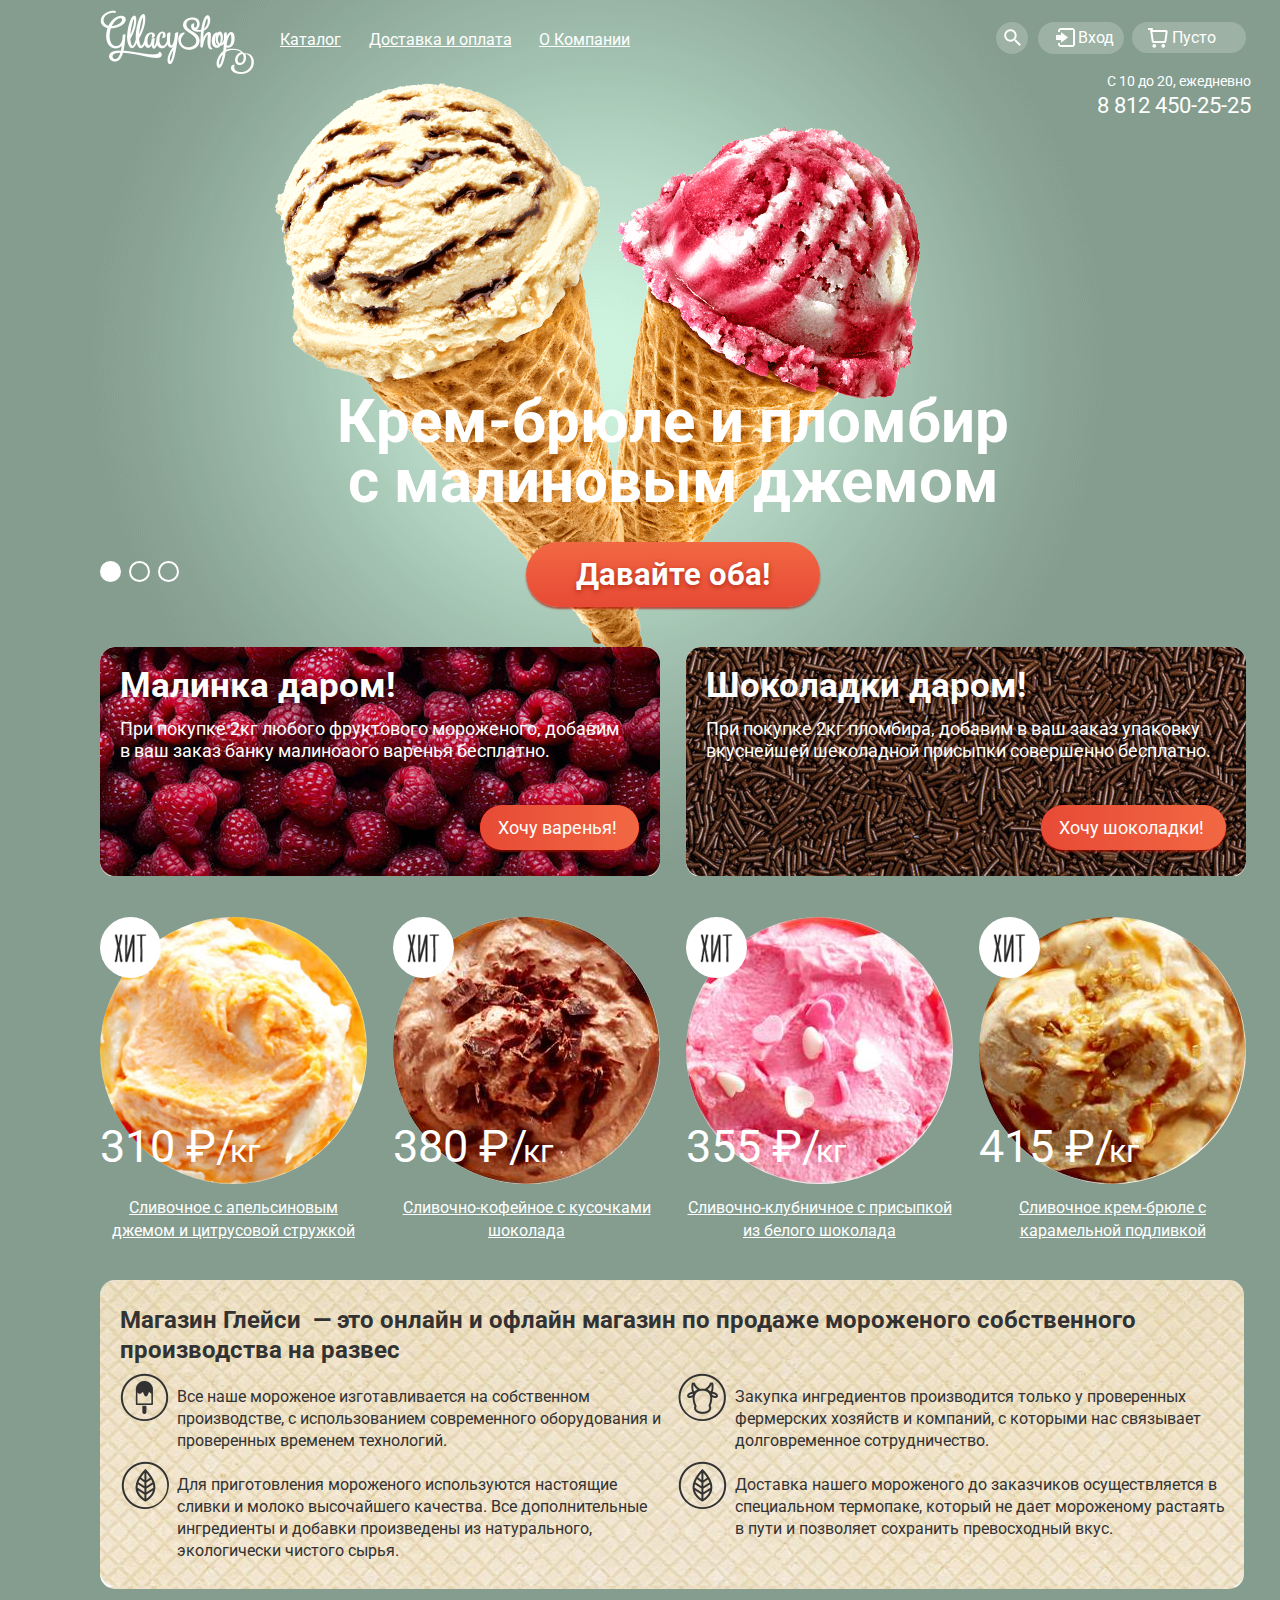
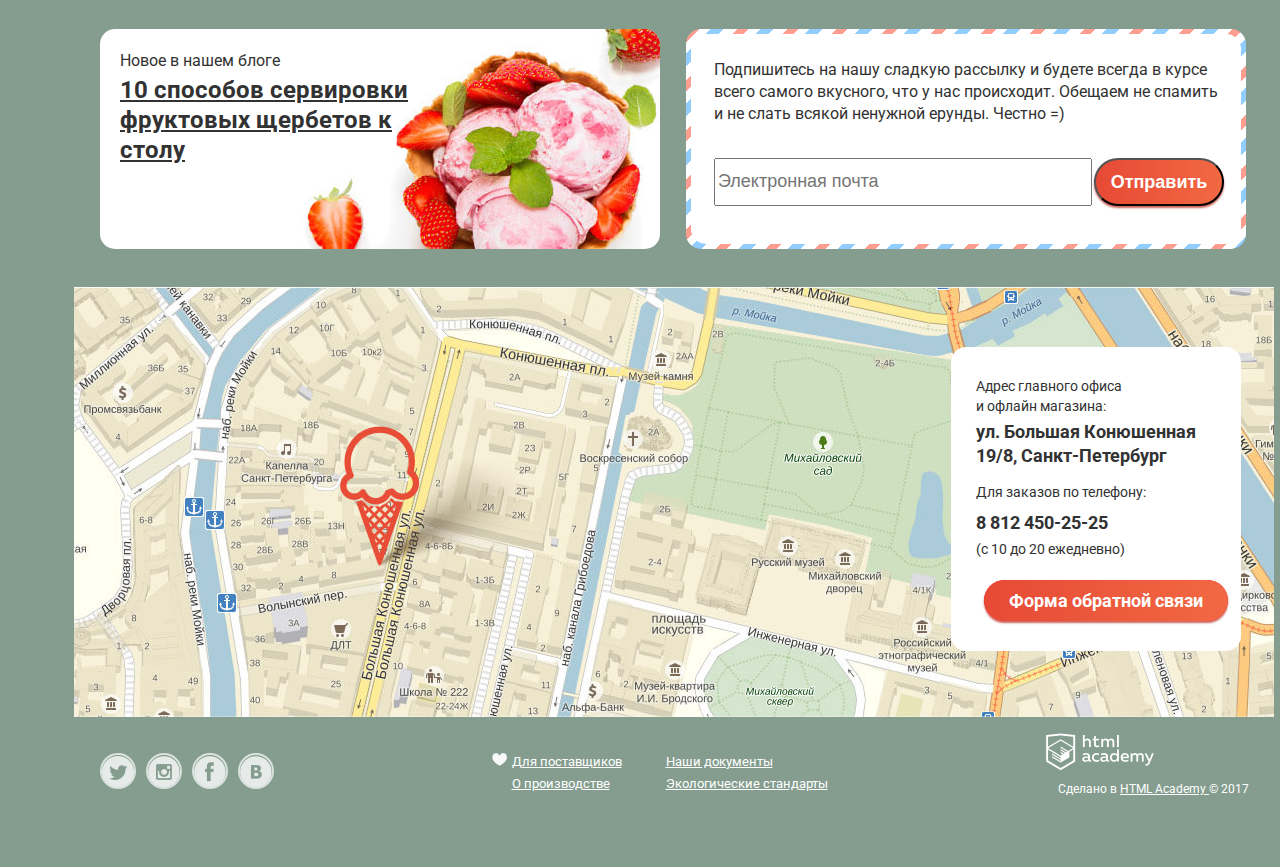
==== commit 91ffccb1: "test-5" ====
--- a/index.html
+++ b/index.html
@@ -15,7 +15,7 @@
     <div class="content-wrapper">
 			<header class="main-header">
 				<nav class="main-navigation">
-					<a ><img src="img/Logo.png" width="154" height="64" alt="Logo"></a>
+					<a class="index-logo"><img src="img/Logo.png" width="154" height="64" alt="Logo"></a>
 					<ul>
 						<li class="first-menu one-units"><a href="#">Каталог</a>
 							<ul class="sub-menu">
@@ -42,7 +42,7 @@
 						<div class="login-wrapper">
 							<a class="users login" href="#">Вход</a>
 							<form class="login-form" action="https://echo.htmlacademy.ru" method="post">
-								<input id="email" type="email" name="email">
+								<input class="login-email" id="email" type="email" name="email">
 								<label class="label-email" for="email">Электронная почта</label>
 								<input id="password "type="password" name="password">
 								<label class="label-password" for="password">Пароль</label>
--- a/css/style.css
+++ b/css/style.css
@@ -1,6 +1,5 @@
-body {
-  max-width: 1200px;
-  margin: 0 auto;
+body {  
+  margin: 0;
   padding: 0;
   font-size: 18px;
   font-family: "Roboto","Arial", sans-serif;
@@ -14,12 +13,11 @@
 }
 
 .catalog-page {
-  margin-top: 10px;
   margin-left: 26px;
 }
 
 .site-wrapper {
-  min-width: 940px;
+  
   background-repeat: no-repeat;
   background-position: 75px top ;
   transition: background-image 0.5s ease, background-color 0.5s ease;
@@ -40,8 +38,9 @@
 }
 
 .content-wrapper {
-  width: 900px;
-  padding: 10px 25px;
+  width: 1200px;
+  padding: 10px 100px;
+  margin: 0 auto;
 }
 
 .main-header {
@@ -59,26 +58,29 @@
 .main-navigation {
   display: flex;
   justify-content: space-between;
-  width: 560px;
-}
+  width: 540px;
+}
+
+
 
 .main-navigation > ul {
   position: relative;
    display: flex;
   justify-content: space-between;
-  margin-right: 28px;
+  align-items: flex-start;
   padding-left: 0;
-  width: 360px;
+  margin-left: ;
+  width: 370px;
   list-style: none;
  
 }
 
 .active::before {
   position: absolute;
-  top: -10px;
-  left: -10px;
+  top: -7px;
+  left: -2px;
   content: "Каталог";
-  padding: 10px 20px;
+  padding: 7px 10px;
   font-weight: bold;
   color: #ffffff;
   text-shadow: 0 2px 5px rgba(160, 32, 11, 0.76);
@@ -92,31 +94,41 @@
 }
 
 .first-menu {
-  min-height: 35px;
-}
-
-.one-units {
-  padding-left: 17px;
-   
-}
-
-.two-units {
-  padding-left: 2px;
-}
-
-.three-units {
-  padding-left: 5px;
-}
+   padding:  0;
+    margin: 0; 
+ }
+
+.first-menu > a{
+  box-sizing: border-box;
+  padding: 10px;
+  margin: 0;
+}
+
 
 .first-menu > a:hover {
+  box-sizing: border-box;
+  
   text-decoration: none;
   border: 1px solid #323232;
   border-radius: 25px;
   background-color: rgb(248, 247, 244);
   box-shadow: 0 20px 20px 0 rgba(0, 0, 0, 0.4);
   padding: 10px;
-  min-width: 40px;
+  margin: 0;
   color: #323232;
+}
+
+.one-units > a:hover {
+  margin-left: -2px;
+}
+
+.two-units > a:hover {
+  margin-left: -1px;
+  margin-right: -1px;
+}
+
+.three-units > a:hover {
+  margin-right: -2px;
 }
 
 .main-navigation .sub-menu {
@@ -156,18 +168,12 @@
   background-color: #d07058;
 }
 
-.user-info a {
-  line-height: 24px;
-  font-size: 22px;
-  text-decoration: none;
-}
-
 .second-block {
   display: flex;
   justify-content: space-between;
   flex-direction: column;
+  align-items: flex-end;
   margin-top: 12px;
-  margin-left: 334px;   
   min-width: 260px;
 }
 
@@ -205,7 +211,7 @@
   height: 22px;
   left: 5px;
   top: 6px;
-  background: #9db1a5 url("../img/sprite.png") no-repeat -689px -19px;
+  background: url("../img/sprite.png") no-repeat -689px -19px;
   border-radius: 50%;
 }
 
@@ -267,7 +273,7 @@
   height: 32px;
   top: 0;
   left: 0;
-  background: #ffffff url("../img/sprite.png") no-repeat -721px -12px; 
+  background: url("../img/sprite.png") no-repeat -721px -12px; 
 }
 
 .search-wrapper:hover .user-form {
@@ -276,6 +282,7 @@
   left: 0;
   display: block;
   width: 440px;
+  z-index: 80;
 }
 
 .user-block .login {
@@ -294,7 +301,7 @@
   left: 18px;
   width: 22px;
   height: 22px;
-  background: #9db1a5 url("../img/sprite.png") no-repeat  -275px -19px;
+  background: url("../img/sprite.png") no-repeat  -275px -19px;
 }
 
 .user-block .login:hover {
@@ -307,7 +314,7 @@
   height: 22px;
   top: 0;
   left: 17px;
-  background: #ffffff url("../img/sprite.png") no-repeat -315px -17px; 
+  background: url("../img/sprite.png") no-repeat -315px -17px; 
 }
 
 .login-wrapper {
@@ -346,7 +353,7 @@
   display: block;
 }
 
-.login-form input[type="email"],
+.login-email,
 .login-form input[type="password"] {
   width: 240px;
   height: 40px;
@@ -377,19 +384,19 @@
   color: #d3d3d2;
 }
 
-.login-form input[type="email"]:hover,
+.login-email:hover,
 .login-form input[type="password"]:hover { 
    border: 3px solid #d3d3d2; 
   padding: 0px;
   
 }
 
-.login-form input[type="email"]:focus,
+.login-email:focus,
 .login-form input[type="password"]:focus{
   border: 2px solid #8fbdec; 
 }
 
-input[type="email"]:focus + label { 
+login-email:focus + label { 
   position: absolute;
   top: 5px;
   left: 30px;
@@ -554,7 +561,7 @@
   left: 152px;
   width: 21px;
   height: 21px;
-  background: #9db1a5 url("../img/sprite.png") no-repeat  -125px -19px;
+  background: url("../img/sprite.png") no-repeat  -125px -19px;
 }
 
 .user-block .basket:hover {
@@ -567,7 +574,7 @@
   height: 22px;
   top: 2px;
   left: 149px;
-  background: #ffffff url("../img/sprite.png") no-repeat -165px -15px; 
+  background: url("../img/sprite.png") no-repeat -165px -15px; 
 }
 
 .basket-wrapper:hover .basket-of-goods {
@@ -575,24 +582,31 @@
 }
 
 .user-info {
-  display: block;
-  position: relative;
+  display: flex;
+  flex-direction: column;
+  justify-content: space-between;
+  align-items: flex-end;
+  position: relative;
+  width: 180px;
+  padding: 0;
   left: 5px;
   margin-top: 5px;  
 }
 
 .user-info p {
-  padding-left: 105px;
+  display: inline-block;
   font-size: 14px;
   line-height: 16px;
   margin-bottom: 5px;  
 }
 
 .user-info a {
-  padding-left: 90px;
   font-size: 22px;
   line-height: 24px;
-}
+  font-size: 22px;
+  text-decoration: none;
+}
+
 .user-info a:hover {
   color: #ffbc9e;
 }
@@ -609,6 +623,12 @@
 
 main{
   width: 1146px;
+}
+
+.elevator{
+  position: relative;
+  top: -24px;
+ 
 }
 
 .slider {
@@ -807,14 +827,34 @@
 
 .goods-container {
   flex-wrap: wrap;
-  justify-content: flex-start
-}
-
+  justify-content: flex-start;
+  margin-bottom: 50px;
+}
+
+.fourth{
+  margin-right: 20px;
+  margin-bottom: 20px;
+}
+
+.margin-none{
+  margin-right: 0;
+}
 
 .catalog-item {
   position: relative;
   width: 267px;
   margin-right: 20px;  
+}
+
+.catalog-item:hover::after {
+  content: "";
+  position: absolute;
+  
+  top: 0;
+  left: 0;
+ 
+  padding: 200px 140px;
+  background-color: rgba(255, 255, 255, 0.3);
 }
 
 .catalog-item:last-child {
@@ -882,9 +922,7 @@
   margin-right: 20px;
 }
 
-.catalog-item:hover {
-  background-color: #9db1a5;
-}
+
 
 .catalog-item:hover .quick-view {
   display: block;
@@ -1025,7 +1063,8 @@
 }
 
 .blog-wrapper {
-  background: url("../img/mail_bg.jpg");
+  background-color: #ffffff;
+   background-image: repeating-linear-gradient(-45deg, #92cdff 0px,#92cdff 9px, transparent 9px,transparent 17px, #fe9e90 17px,#fe9e90 25px, transparent 25px,transparent 35px);
   border-radius: 15px;
   width: 560px;
   height: 220px;
@@ -1184,9 +1223,9 @@
   box-shadow: inset 0 2px 2px rgba(172, 16, 0, 1);
 }
 
-.modal-wrapper{
-  position: relative;
-  padding-left: 670px
+.modal-wrapper {
+  position: relative;
+  float: right;
 }
 
 .modal-content {
@@ -1261,25 +1300,12 @@
   margin-bottom: 20px;
 }
 
-input[type="text"]:hover + label{ 
-  position: absolute;
-  top: 20px;
-  right: 70px;
-  font-size: 11px;
-  line-height: 13px;
-  color: #8fbdec;
-}/*чет вообще не понятно????????????????????????*/
-
-input[type="email"] + label{ 
-  position: absolute;
-  top:70px;
-  left: 30px;
-  font-size: 11px;
-  line-height: 13px;
-  color: #8fbdec;
-}
 
 .feedback-form input[type="submit"] {
+  position: relative;
+  top: 0;
+  left: 300px;
+  display: inline-block;
   font-weight: bold;
   font-size: 18px;
   line-height: 24px;
@@ -1291,7 +1317,7 @@
   border-radius: 50px;
   padding: 12px 18px;
   padding-right: 22px;
-  margin-left: 305px;
+  
   margin-right: 10px;
 }
 
@@ -1310,28 +1336,104 @@
 }
 
 .feedback-form input[type="text"]:hover,
-.feedback-form input[type="email"]:hover,
+.feedback-form input[type="email"]:hover {
+  border:2px solid #c7c6c5;
+  margin-bottom: 20px;
+}
+
 .feedback-form textarea:hover {
   border:2px solid #c7c6c5;
-  padding: 0;
-}
-
-.feedback-form label {
-  display: none;
+  margin-bottom: 18px;
+}
+
+.modal-name + label { 
+  position: absolute;
+  top: 80px;
+  left: 30px;
+  font-size: 16px;
+  line-height: 24px;
+  color: #999999;
+  
+}
+
+.modal-email + label { 
+  position: absolute;
+  top: 130px;
+  left: 30px;
+  font-size: 16px;
+  line-height: 24px;
+  color: #999999;
+}
+
+.modal-suggestions + label { 
+  position: absolute;
+  top:180px;
+  left: 30px;
+  font-size: 16px;
+  line-height: 24px;
+  color: #999999;
+}
+
+.modal-name:hover + label { 
+  position: absolute;
+  top: 60px;
+  left: 30px;
   font-size: 11px;
   line-height: 13px;
-}
-
- input[type="text"]:focus + label,
- input[type="email"]:focus + label,
- textarea:focus + label {
-  display: block;
-}
+  color: #999999;
+  
+}
+
+.modal-email:hover  + label { 
+  position: absolute;
+  top: 110px;
+  left: 30px;
+  font-size: 11px;
+  line-height: 13px;
+  color: #999999;
+}
+ 
+.modal-suggestions:hover + label { 
+  position: absolute;
+  top: 160px;
+  left: 30px;
+  font-size: 11px;
+  line-height: 13px;
+  color: #999999;
+}
+
+.modal-name:focus + label { 
+  position: absolute;
+  top: 60px;
+  left: 30px;
+  font-size: 11px;
+  line-height: 13px;
+  color: #5b9ddf;  
+}
+
+.modal-email:focus  + label { 
+  position: absolute;
+  top: 110px;
+  left: 30px;
+  font-size: 11px;
+  line-height: 13px;
+  color: #5b9ddf;
+}
+ 
+.modal-suggestions:focus + label { 
+  position: absolute;
+  top: 160px;
+  left: 30px;
+  font-size: 11px;
+  line-height: 13px;
+  color: #5b9ddf;
+}
+
 
 .form-sorting {
   position: relative;
-  max-width: 860px;
-  min-height: 130px;
+  max-width: 870px;
+  margin-bottom: 10px;
 }
 
 .form-sorting fieldset {
@@ -1351,34 +1453,42 @@
   color: #ffffff;
   margin-right: 10px;
   margin-left: 10px;
+  
+}
+main h1{
+  margin-top: 0;
+  margin-bottom: 50px;
+  
 }
 
 .sort {
   position: absolute;
   top: -20px;
   left: 0;
+  font-size: 14px;
+  line-height: 16px;
 }
 
 .sorting-item {
-  width:190px;
+  width: 170px;
   margin-left: 0;
   margin-right: 250px;
   text-align: center;
 }
 
-.sorting-item select{
+.sorting-item select {
   color: #ffffff;
   background: inherit;
 }
 
-.sorting-item:hover select{
+.sorting-item:hover select {
   color: #323232;
 }
 
-.sorting-price{
+.sorting-price {
   position:absolute;
-  top: 0;
-  left:230px;
+  top: -5px;
+  left: 210px;
   width: 200px; 
   margin-right: 20px;
   text-align: center;  
@@ -1386,7 +1496,6 @@
 
 range-filter {
   width: 190px;
-  
 }
 
 .range-controls {
@@ -1399,12 +1508,10 @@
   background: transparent;
 }
 
-
 .range-controls .scale {
   height: 2px;
   background: #d7dcde;
 }
-
 
 .range-controls .bar {
   width: 70%;
@@ -1432,20 +1539,17 @@
   left: 135px;
 }
 
-
 .price-controls {
   font-size: 0;
 }
 
 .price-controls label {
- 
   font-size: 16px;
   display: inline-block;
   width: 50%;
 }
 
 .price-controls input {
-  
   font-family: 'Roboto', 'Arial', sans-serif;
   font-size: 16px;
   width: 35px;
@@ -1453,10 +1557,10 @@
   text-align: center;
   color: #ffffff;
   border: none;
-  background-color: transparent;;
-}
-
-.min-price{
+  background-color: transparent;
+}
+
+.min-price {
   position: absolute;
   top: -30px;
   left: 40px;
@@ -1468,23 +1572,13 @@
   left: 120px;
 }
 
-
-
-
-
-
-
-
-
-
-
 .sort-price {
   top: -20px;
-  left:240px;
+  left: 240px;
 }
 
  .sorting-fatness {
-  width: 350px;
+  width: 390px;
   margin-right: 0; 
 }
 
@@ -1500,8 +1594,17 @@
 
 .sorting-fatness input + label {
   position: relative;
-  margin-right: 25px;
+  margin-right: 20px;
   padding-left: 25px;
+}
+
+.sorting-fatness .radio-marg-two {
+  margin-right: 40px;
+}
+
+
+.sorting-fatness .radio-marg-three {
+  margin-right: 40px;
 }
 
 .sorting-fatness input + label::before {
@@ -1512,34 +1615,27 @@
    width: 7px;
    height: 7px;
    border-radius: 50%;
-   box-shadow: 0px 0px 0px 2px #ffffff;
+   box-shadow: 0px 0px 0px 3px #ffffff;
    background-color: transparent;
-   border: 3px solid transparent;
+   border: 3px solid rgba(143,166,153, 0.6);
    cursor: pointer;
 }
 
-.sorting-fatness input + label:hover::before{
-   box-shadow: 0px 0px 0px 3px #ffffff;
+.sorting-fatness input + label:hover::before {
+   box-shadow: 0px 0px 0px 4px #ffffff;
 }
 
 .sorting-fatness input {
   display: none;
 }
-/*
-#zero-percent:checked ~ .sorting-fatness  label[for="zero-percent"]::before,
-#ten-percent:checked ~ .sorting-fatness  label[for="ten-percent"]::before,/*не могу понять почему не работает
-#thirty-percent:checked ~ .sorting-fatness  label[for="thirty-percent"]::before,
-#morethirty-percent:checked ~ .sorting-fatness  label[for="morethirty-percent"]::before{
-   background-color: #ffffff;
-   border: 3px solid transparent;
-}
-*/
-input[type="radio"]:checked ~ label::before {
-   background-color: #ffffff;
-   border: 3px solid transparent;
-}
+
+.sort-radio:checked + label::before {
+   background-color: #ffffff;  
+}
+
 .sorting-fillers {
-  margin-right: 20px;
+  width: 680px;
+  margin-right: 15px;
 }
 
 .sorting-fillers input {
@@ -1550,8 +1646,13 @@
 .sorting-fillers input + label {
   position: relative;
   margin-left: 20px;
-  margin-right: 20px;
-}
+  margin-right: 25px;
+}
+
+.sorting-fillers .check-marg-two{
+  margin-right: 30px;
+}
+
 .sorting-fillers input + label::before {
    content: "";
    position: absolute;
@@ -1560,7 +1661,7 @@
    width: 7px;
    height: 7px;
    border-radius: 2px;
-   box-shadow: 0px 0px 0px 2px #ffffff;
+   box-shadow: 0 0 0 2px #ffffff;
    background-color: transparent;
    border: 3px solid transparent;
    cursor: pointer;
@@ -1569,7 +1670,7 @@
 .sorting-fillers input + label::after {
    content: "";
    position: absolute;
-   display: none;
+   display: none ;
    top: -1px;
    left: -16px;
    width: 7px;
@@ -1577,18 +1678,11 @@
    border: 2px solid #ffffff;
    border-left-color: transparent;
    border-top-color: transparent;
-   transform: rotate(35deg);
-  
-  
-}
-
-#chocolate:checked ~ .sorting-fillers  label[for="chocolate"]::after,
-#sugar-powder:checked ~ .sorting-fillers  label[for="sugar-powder"]::after,/*не могу понять почему не работает*/
-#fruit:checked ~ .sorting-fillers  label[for="fruit"]::after,
-#syrups:checked ~ .sorting-fillers  label[for="syrups"]::after,
-#jams:checked ~ .sorting-fillers  label[for="jams"]::after {
+   transform: rotate(35deg);  
+}
+
+.sorting-fillers input:checked + label::after {
    display: block;
-  
 }
 
 
@@ -1606,7 +1700,7 @@
 .btn-sort {
   color: #ffffff;
   background-color: transparent;
-  padding: 10px 15px;
+  padding: 7px 20px;
   border: 2px solid #ffffff;
   border-radius: 20px;
   
@@ -1624,15 +1718,15 @@
 }
 
 .page-number {
-  display: block;
+  float: right;
+  display: inline-block;
   width:265px;
   margin-right: 0;
-  margin-left: auto;
-  padding-bottom: 30px;
+  margin-left: 0;
   
 }
 
-.page-number a{
+.page-number a {
   font-size: 16px;
   line-height: 18px;
   color: #ffffff;
@@ -1641,43 +1735,68 @@
 }
 
 .page-number .back {
+  display: inline-block;
   font-size: 0;
-  padding: 10px;
+  padding:  0px 9px;
   border: 2px solid #ffffff;
   border-top-color: transparent;
   border-right-color: transparent;
- transform: rotate(45deg);/*чет не работает*/
+ transform: rotate(45deg) scale(0.5) translate(20px, -30px);
 }
 
 .page-number .forward {
+  display: inline-block;
   font-size: 0;
-  padding: 10px;
+  padding: 0 9px;
   border: 2px solid #ffffff;
   border-top-color: transparent;
   border-left-color: transparent;
- transform: rotate(45deg);/*чет не работает*/
-}
-
-.page-number a:hover {
+ transform: rotate(-45deg) scale(0.5) translate(-10px, -20px);;
+}
+
+
+.page-number .active-number {
   padding: 5px 10px;
   width: 10px;
   background-color: #ffffff;
   color: #323232;
   border-radius: 50%;
-}
-
-
-
-
-
-
-
-
-
-
-
-
-
+  margin-right: 1px;
+  margin-left: -6px;
+
+}
+
+.page-number .number-two:hover {
+  padding: 5px 10px;
+  width: 10px;
+  background-color: #9db1a5;
+  color: #323232;
+  border-radius: 50%;
+  margin-right: 4px;
+  margin-left: -9px;
+  
+}
+
+.page-number .number-three:hover {
+  padding: 5px 10px;
+  width: 10px;
+  background-color: #9db1a5;
+  color: #323232;
+  border-radius: 50%;
+  margin-right: 4px;
+  margin-left: -9px;
+  
+}
+
+.page-number .number-fore:hover {
+  padding: 5px 10px;
+  width: 10px;
+  background-color: #9db1a5;
+  color: #323232;
+  border-radius: 50%;
+  margin-right: 4px;
+  margin-left: -9px;  
+}
 
 .main-footer {
   display: flex;
@@ -1689,7 +1808,7 @@
   min-height: 100px;
   padding-left: 0;
   margin: 0;
-  border-top: 1px solid #ffffff;
+  
 }
 .main-footer a:hover {
   color: #ffbc9e;
@@ -1707,7 +1826,8 @@
   position: relative;
   display: flex;
   justify-content: space-between;
-  margin-right: 40px;
+  align-items: flex-start;
+  margin-right: 65px;
 }
 
 .social {
@@ -1720,8 +1840,8 @@
   border: 2px solid #dae2de;
 }
 
-.social-tw{
-  background:url("../img/sprite.png") no-repeat -902px -20px;    
+.social-tw {
+  background:url("../img/sprite.png") no-repeat -903px -19px;    
   margin-left: 0;
   margin-right: 10px;
 }
@@ -1731,7 +1851,7 @@
 }
 
 .social-inst {
-  background: url("../img/sprite.png") no-repeat -639px -20px;
+  background: url("../img/sprite.png") no-repeat -640px -19px;
   margin-right: 10px;
 }
 
@@ -1741,28 +1861,27 @@
 
 .social-fb {
     
-  background: url("../img/sprite.png") no-repeat -355px -20px ;
+  background: url("../img/sprite.png") no-repeat -356px -19px ;
   margin-right: 10px;
 }
 
-.social-fb:hover{
+.social-fb:hover {
   background: url("../img/sprite.png") no-repeat -9px -10px ;
 }
 
 .social-vk {
-  background: url("../img/sprite.png") no-repeat -955px -20px;
+  background: url("../img/sprite.png") no-repeat -955px -19px;
   margin-right: 0;
    
 }
 
-.social-vk:hover{
+.social-vk:hover {
   background: url("../img/sprite.png") no-repeat -1069px -10px ;
 }
 
 .social:active {
   box-shadow: inset 0px 2px 1px 0px #888888;  
 }
-
 
 .documentation-unit {
   display: flex;
@@ -1771,6 +1890,7 @@
   justify-content: space-between;
   width: 360px; 
   height: 40px;
+  margin-right: 2px;
 }
 
 .doc-item {
@@ -1780,12 +1900,12 @@
   color: #ffffff;
 }
 
-.for-suppliers::before{
-  position:absolute;
-  left:-20px;
-  content:"";
-  width:15px;
-  height:13px;
+.for-suppliers::before {
+  position: absolute;
+  left: -20px;
+  content: "";
+  width: 15px;
+  height: 13px;
   background:  url("../img/sprite.png") no-repeat  -408px -20px;
 }
 
@@ -1794,16 +1914,20 @@
   display: flex;
   justify-content: space-between;
   flex-direction: column;
+  align-items: flex-start;
+  
 }
 
 .copyright .btn {
-  margin-bottom: 40px;
+   position: relative;
+  bottom: 20px;
+  margin-bottom: 20px;
   }
 
 .copyright a {
-  color:#ffffff;
-  min-width: 190px;
-    
+ 
+  color: #ffffff;
+  min-width: 190px;    
 }
 
 .copyright p,
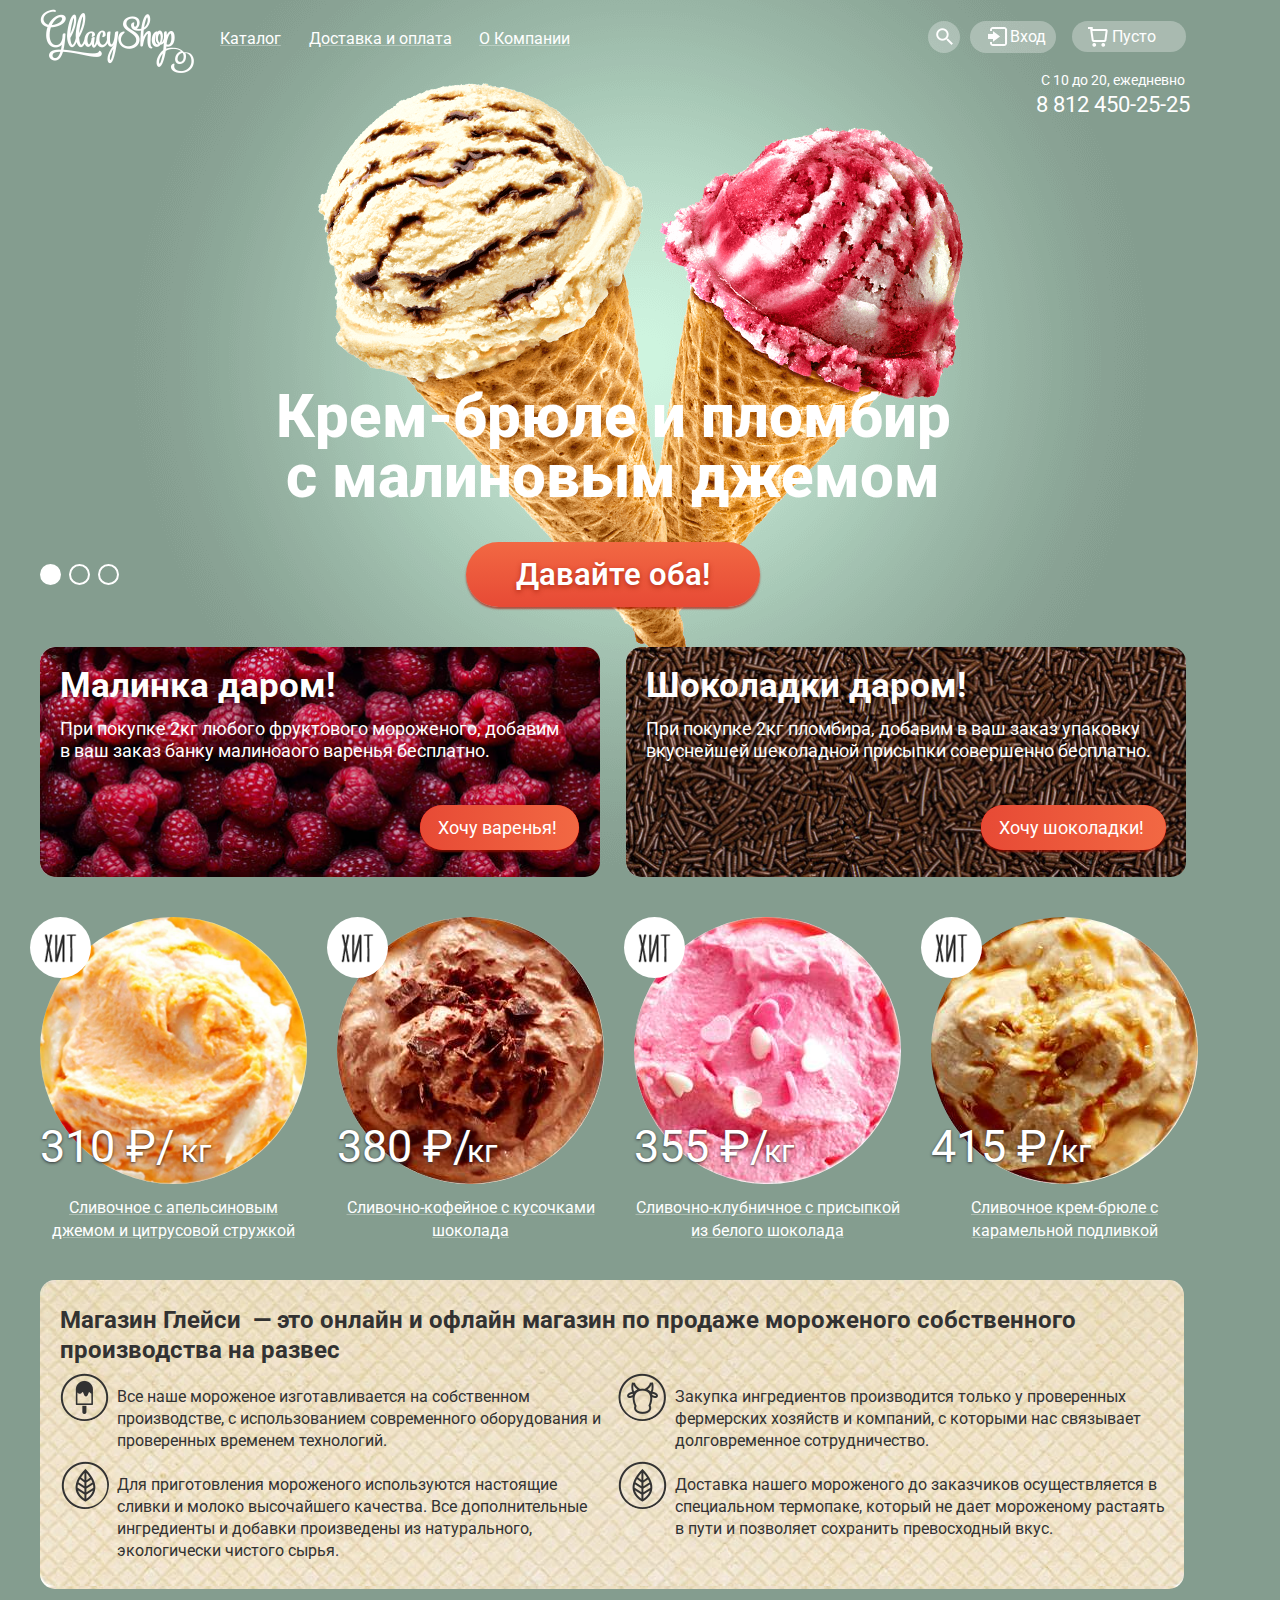
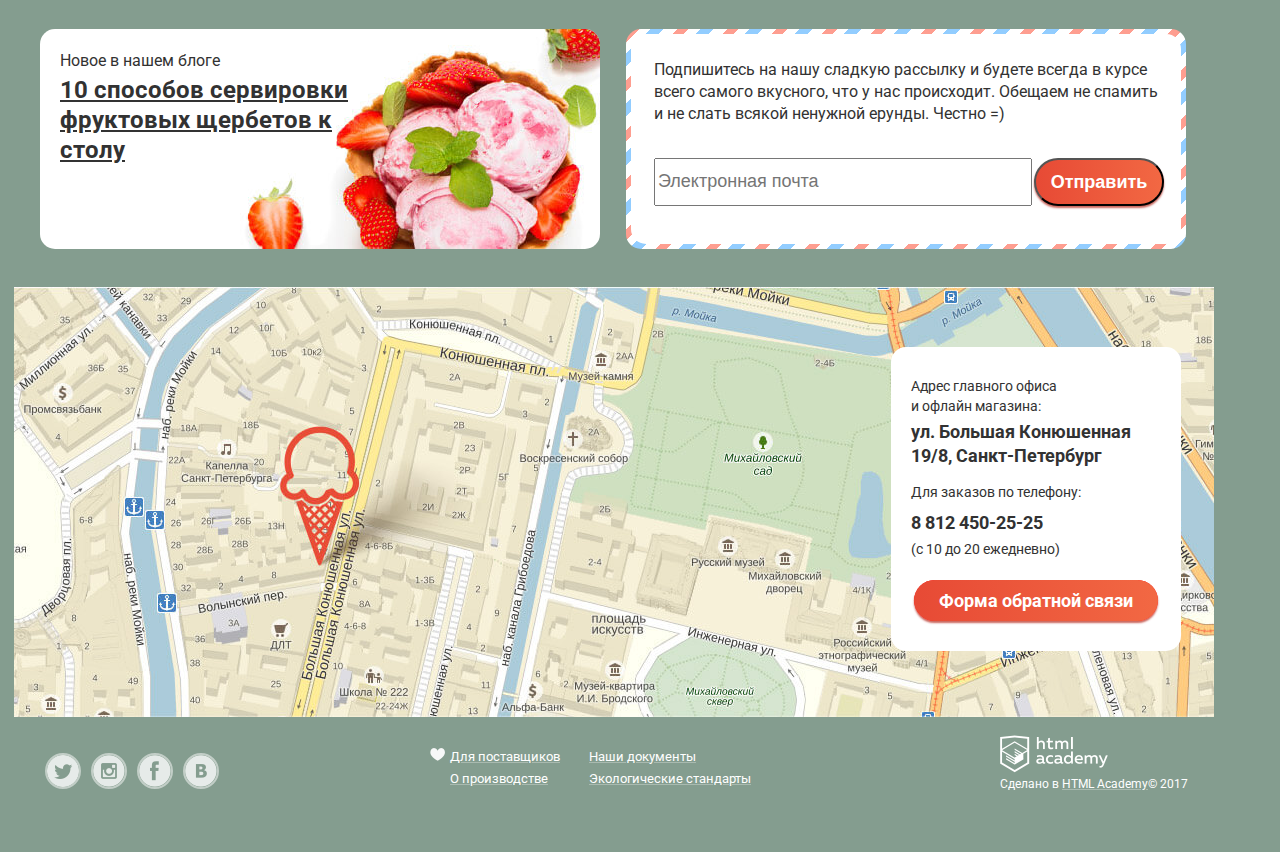
==== commit 7392bd83: "тест 6" ====
--- a/index.html
+++ b/index.html
@@ -3,21 +3,21 @@
   <head>
     <meta charset="utf-8">
     <title>HTML Academy: Глейси</title>
-	<link rel="stylesheet" href="https://fonts.googleapis.com/css?family=Roboto:400,700&amp;subset=cyrillic" >
-	<link rel="stylesheet" href="css/normalize.css">
-	<link rel="stylesheet" href="css/style.css">
+		<link rel="stylesheet" href="https://fonts.googleapis.com/css?family=Roboto:400,700&amp;subset=cyrillic" >
+		<link rel="stylesheet" href="css/normalize.css">
+		<link rel="stylesheet" href="css/style.css">
   </head>
   <body>
 		<input type="radio" id="btn-1" name="toggle" checked>
     <input type="radio" id="btn-2" name="toggle">
     <input type="radio" id="btn-3" name="toggle">			
-	<div class="site-wrapper">
-    <div class="content-wrapper">
-			<header class="main-header">
+		<div class="site-wrapper">
+			<div class="content-wrapper">
+				<header class="main-header">
 				<nav class="main-navigation">
 					<a class="index-logo"><img src="img/Logo.png" width="154" height="64" alt="Logo"></a>
 					<ul>
-						<li class="first-menu one-units"><a href="#">Каталог</a>
+						<li class="first-menu one-units"><a href="#"><span class="menu-link">Каталог</span></a>
 							<ul class="sub-menu">
 								<li><a href="#">Новинки</a></li>
 								<li><a href="catalog.html">Сливочное</a></li>
@@ -26,8 +26,8 @@
 								<li><a href="#">Мелорин</a></li>
 							</ul>
 						</li>				
-						<li class="first-menu two-units"><a href="#">Доставка и оплата</a></li>
-						<li class="first-menu three-units"><a href="#">О Компании</a></li>
+						<li class="first-menu two-units"><a href="#"><span class="menu-link">Доставка и оплата</span></a></li>
+						<li class="first-menu three-units"><a href="#"><span class="menu-link">О Компании</span></a></li>
 					</ul>
 				</nav>
 				<div class="second-block">
@@ -44,8 +44,8 @@
 							<form class="login-form" action="https://echo.htmlacademy.ru" method="post">
 								<input class="login-email" id="email" type="email" name="email">
 								<label class="label-email" for="email">Электронная почта</label>
-								<input id="password "type="password" name="password">
-								<label class="label-password" for="password">Пароль</label>
+								<input class="login-pas" id="password-label" type="password" name="password">
+								<label class="label-password" for="password-label">Пароль</label>
 								<div class="login-butons">
 									<input type="submit" name="enter" value="ВОЙТИ">
 									<div class="login-check">
@@ -64,136 +64,148 @@
 						<a href="tel:8812450-25-25">8 812 450-25-25</a>
 					</div>	
 				</div>
-			</header>
-			<main>
-				<div class="slider">
-          <div class="slide" id="slide1">
-            <div class="slide-title">Крем-брюле и пломбир с малиновым джемом</div>
-            <a class="slide-btn" href="#">Давайте оба!</a>
-          </div>
-          <div class="slide" id="slide2">
-            <div class="slide-title">Шоколадный пломбир и лимонный сорбет</div>
-            <a class="slide-btn" href="#">Давайте оба!</a>
-          </div>
-          <div class="slide" id="slide3">
-            <div class="slide-title">Пломбир с помадкой и клубничный щербет</div>
-            <a class="slide-btn" href="#">Давайте оба!</a>
-          </div>
-					 <div class="slider-controls">
-            <label for="btn-1"></label>
-            <label for="btn-2"></label>
-            <label for="btn-3"></label>
-          </div>
-        </div>
-				<section class="promotional-offers ">	
-					<h2>promotional offers</h2>
-					<div class="promotional-left">
-						<div class="promotional-item">
-							<h3>Малинка даром!</h3>
-							<p>При покупке 2кг любого фруктового мороженого, добавим в ваш заказ банку малиноаого варенья бесплатно.</p>
-						</div>
-						<a href="#">Хочу варенья!</a>
-					</div>
-					<div class="promotional-right">
-						<div class="promotional-item">
-							<h3>Шоколадки даром!</h3>
-							<p>При покупке 2кг пломбира, добавим в ваш заказ упаковку вкуснейшей шеколадной присыпки совершенно бесплатно.</p>
-						</div>
-						<a href="#">Хочу шоколадки!</a>
-					</div>
-				</section>	
-				<section class="index-content">
-					<h2>Хиты продаж</h2>
-					<article class="catalog-item hit">
-						<img src="img/orange.jpg" width="267" height="267" alt="Сливочное с апельсиновым джемом и цитрусовой стружкой">
-						<span class="price">310 &#8381;/<span class="units">кг</span></span>
-						<p><a class="purchase-link" href="#">Сливочное с апельсиновым джемом и цитрусовой стружкой</a></p>
-						<a class="quick-view" href="#">Быстрый просмотр</a>
-					</article>
-					<article class="catalog-item hit">
-						<img src="img/coffee.jpg" width="267" height="267" alt="Сливочно-кофейное с кусочками шоколада">
-						<span class="price">380 &#8381;/<span class="units">кг</span></span>
-						<p><a class="purchase-link" href="#">Сливочно-кофейное с кусочками шоколада</a></p>
-						<a class="quick-view" href="#">Быстрый просмотр</a>
-					</article>
-					<article class="catalog-item hit">
-						<img src="img/strawberry.jpg" width="267" height="267" alt="Сливочно-клубничное с присыпкой из белого шоколада">
-						<span class="price">355 &#8381;/<span class="units">кг</span></span>
-						<p><a class="purchase-link" href="#">Сливочно-клубничное с присыпкой из белого шоколада</a></p>
-						<a class="quick-view" href="#">Быстрый просмотр</a>
-					</article>
-					<article class="catalog-item hit">
-						<img src="img/creme-brulee.jpg" width="267" height="267" alt="Сливочное крем-брюле с карамельной подливкой">
-						<span class="price">415 &#8381;/<span class="units">кг</span></span>
-						<p><a class="purchase-link" href="#">Сливочное крем-брюле с карамельной подливкой</a></p>
-						<a class="quick-view" href="#">Быстрый просмотр</a>
-					</article>
-				</section>	
-				<section class="our-production" >
-					<h2>Магазин Глейси   &nbsp;— это онлайн и офлайн магазин по продаже мороженого собственного производства на развес</h2>
-					<div class="production-wrapper">
-					<div class="production-item">
-						<p class="ice-paragraph">Все наше мороженое изготавливается на собственном производстве, с использованием современного оборудования и проверенных временем технологий.</p>
-						<p class="sheet-paragraph">Для приготовления мороженого используются настоящие сливки и молоко высочайшего качества. Все дополнительные ингредиенты и добавки произведены из натурального, экологически чистого сырья.</p> 
-					</div>
-					<div class="production-item">
-						<p class="cow-paragraph">Закупка ингредиентов  производится только у проверенных фермерских хозяйств и компаний, с которыми нас связывает долговременное сотрудничество.</p>
-						<p class="thermometr-paragraph">Доставка нашего мороженого до заказчиков осуществляется в специальном термопаке, который не дает мороженому растаять в пути и позволяет сохранить превосходный вкус.</p>
-				  </div>
-					</div>
-				</section>
-				<section class="blog ">
-					<h3>BLOG</h3>
-					<div class="blog-info">
-						<p>Новое в нашем блоге</p>
-						<a href="#">10  способов сервировки фруктовых щербетов к столу</a>
-					</div>
-					<div class="blog-wrapper">
-					</div>
-					<div class="blog-form">
-						<p>Подпишитесь на нашу сладкую рассылку и будете всегда в курсе всего самого вкусного, что у нас происходит. Обещаем не спамить и не слать всякой ненужной ерунды. Честно =) </p>
-						<form class="news-form" action="https://echo.htmlacademy.ru" method="post">
-							<input type="email" name="email"  placeholder="Электронная почта">
-							<button class="btn" type="submit">Отправить</button>
-						</form>
-					</div>
-				</section>
-				<section class="about-us">
-					<h3>about-us</h3>
-					<img src="img/map.jpg" width="1200" height="430" alt="MAP">
-					<!--<iframe src="https://www.google.com/maps/embed?pb=!1m18!1m12!1m3!1d1998.5989424124054!2d30.320894616195037!3d59.9387968690478!2m3!1f0!2f0!3f0!3m2!1i1024!2i768!4f13.1!3m3!1m2!1s0x4696310fca5ba729%3A0xea9c53d4493c879f!2z0JHQvtC70YzRiNCw0Y8g0JrQvtC90Y7RiNC10L3QvdCw0Y8g0YPQuy4sIDE5LCDQodCw0L3QutGCLdCf0LXRgtC10YDQsdGD0YDQsywg0KDQvtGB0YHQuNGPLCAxOTExODY!5e0!3m2!1sru!2sgr!4v1468565893571" 
+				</header>
+				<main>
+					<div class="slider">
+						<div class="slide" id="slide1">
+							<div class="slide-title">Крем-брюле и пломбир с малиновым джемом
+							</div>
+							<a class="slide-btn" href="#">Давайте оба!</a>
+						</div>
+						<div class="slide" id="slide2">
+							<div class="slide-title">Шоколадный пломбир и лимонный сорбет
+							</div>
+							<a class="slide-btn" href="#">Давайте оба!</a>
+						</div>
+						<div class="slide" id="slide3">
+							<div class="slide-title">Пломбир с помадкой и клубничный щербет
+							</div>
+							<a class="slide-btn" href="#">Давайте оба!</a>
+						</div>
+						<div class="slider-controls">
+							<label for="btn-1"></label>
+							<label for="btn-2"></label>
+							<label for="btn-3"></label>
+						</div>
+					</div>
+					<section class="promotional-offers ">	
+						<h2>promotional offers</h2>
+						<div class="promotional-left">
+							<div class="promotional-item">
+								<h3>Малинка даром!</h3>
+								<p>При покупке 2кг любого фруктового мороженого, добавим в ваш заказ банку малиноаого варенья бесплатно.</p>
+							</div>
+							<a href="#">Хочу варенья!</a>
+						</div>
+						<div class="promotional-right">
+							<div class="promotional-item">
+								<h3>Шоколадки даром!</h3>
+								<p>При покупке 2кг пломбира, добавим в ваш заказ упаковку вкуснейшей шеколадной присыпки совершенно бесплатно.</p>
+							</div>
+							<a href="#">Хочу шоколадки!</a>
+						</div>
+					</section>	
+					<section class="index-content">
+						<h2>Хиты продаж</h2>
+						<article class="catalog-item hit">
+							<img src="img/orange.jpg" width="267" height="267" alt="Сливочное с апельсиновым джемом и цитрусовой стружкой">
+							<span class="price">310 &#8381;/
+								<span class="units">кг</span>
+							</span>
+							<p><a class="purchase-link" href="#"><span>Сливочное с апельсиновым джемом и цитрусовой стружкой</span></a></p>
+							<div class="quick-view-wrap">
+								<a class="quick-view" href="#" target="_blank">Быстрый просмотр</a>
+							</div>
+						</article>
+						<article class="catalog-item hit">
+							<img src="img/coffee.jpg" width="267" height="267" alt="Сливочно-кофейное с кусочками шоколада">
+							<span class="price">380 &#8381;/<span class="units">кг</span></span>
+							<p><a class="purchase-link" href="#"><span>Сливочно-кофейное с кусочками шоколада</span></a></p>
+							<div class="quick-view-wrap">
+								<a class="quick-view" href="#" target="_blank">Быстрый просмотр</a>
+							</div>
+						</article>
+						<article class="catalog-item hit">
+							<img src="img/strawberry.jpg" width="267" height="267" alt="Сливочно-клубничное с присыпкой из белого шоколада">
+							<span class="price">355 &#8381;/<span class="units">кг</span></span>
+							<p><a class="purchase-link" href="#"><span>Сливочно-клубничное с присыпкой из белого шоколада</span></a></p>
+							<div class="quick-view-wrap">
+								<a class="quick-view" href="#" target="_blank">Быстрый просмотр</a>
+							</div>
+						</article>
+						<article class="catalog-item hit">
+							<img src="img/creme-brulee.jpg" width="267" height="267" alt="Сливочное крем-брюле с карамельной подливкой">
+							<span class="price">415 &#8381;/<span class="units">кг</span></span>
+							<p><a class="purchase-link" href="#"><span>Сливочное крем-брюле с карамельной подливкой</span></a></p>
+							<div class="quick-view-wrap">
+								<a class="quick-view" href="#" target="_blank">Быстрый просмотр</a>
+							</div>
+						</article>
+						</section>	
+						<section class="our-production" >
+							<h2>Магазин Глейси   &nbsp;— это онлайн и офлайн магазин по продаже мороженого собственного производства на развес</h2>
+							<div class="production-wrapper">
+								<div class="production-item">
+									<p class="ice-paragraph">Все наше мороженое изготавливается на собственном производстве, с использованием современного оборудования и проверенных временем технологий.</p>
+									<p class="sheet-paragraph">Для приготовления мороженого используются настоящие сливки и молоко высочайшего качества. Все дополнительные ингредиенты и добавки произведены из натурального, экологически чистого сырья.</p> 
+								</div>
+								<div class="production-item">
+								<p class="cow-paragraph">Закупка ингредиентов  производится только у проверенных фермерских хозяйств и компаний, с которыми нас связывает долговременное сотрудничество.</p>
+								<p class="thermometr-paragraph">Доставка нашего мороженого до заказчиков осуществляется в специальном термопаке, который не дает мороженому растаять в пути и позволяет сохранить превосходный вкус.</p>
+								</div>
+							</div>
+						</section>
+						<section class="blog ">
+							<h3>BLOG</h3>
+							<div class="blog-info">
+								<p>Новое в нашем блоге</p>
+								<a href="#">10  способов сервировки фруктовых щербетов к столу</a>
+							</div>
+							<div class="blog-wrapper">
+							</div>
+							<div class="blog-form">
+								<p>Подпишитесь на нашу сладкую рассылку и будете всегда в курсе всего самого вкусного, что у нас происходит. Обещаем не спамить и не слать всякой ненужной ерунды. Честно =) </p>
+								<form class="news-form" action="https://echo.htmlacademy.ru" method="post">
+									<input type="email" name="email"  placeholder="Электронная почта">
+									<button class="btn" type="submit">Отправить</button>
+								</form>
+							</div>
+						</section>
+					<section class="about-us">
+						<h3>about-us</h3>
+						<img src="img/map.jpg" width="1200" height="430" alt="MAP">
+						<!--<iframe src="https://www.google.com/maps/embed?pb=!1m18!1m12!1m3!1d1998.5989424124054!2d30.320894616195037!3d59.9387968690478!2m3!1f0!2f0!3f0!3m2!1i1024!2i768!4f13.1!3m3!1m2!1s0x4696310fca5ba729%3A0xea9c53d4493c879f!2z0JHQvtC70YzRiNCw0Y8g0JrQvtC90Y7RiNC10L3QvdCw0Y8g0YPQuy4sIDE5LCDQodCw0L3QutGCLdCf0LXRgtC10YDQsdGD0YDQsywg0KDQvtGB0YHQuNGPLCAxOTExODY!5e0!3m2!1sru!2sgr!4v1468565893571" 
 						width="100%" height="430" frameborder="0" style="border:0" allowfullscreen></iframe>-->
-					<div class="our-adress">
-						<p>Адрес главного офиса<br>
-						и офлайн магазина:</p>
-						<p><b>ул. Большая Конюшенная<br> 19/8, Санкт-Петербург</b></p>
-						<p>Для заказов по телефону:</p>
-						<p><a href="tel:8812450-25-25"><b>8 812 450-25-25</b></a></p>
-						<p>(с 10 до 20 ежедневно)</p>
-						<p><a href="modal-content.html" class="feedback-btn">Форма обратной связи</a></p>
-					</div>
-				</section>
-		</main>
-		<footer class="main-footer">
-			<section class="footer-social">
-					<h3>social</h3>
-					<a class="social social-tw" href="https://twitter.com/?lang=ru" target="_blank">Твитер</a>
-					<a class="social social-inst" href="https://www.instagram.com/" target="_blank">Инстаграм</a>
-					<a class="social social-fb" href="https://www.facebook.com/" target="_blank">Фейсбук</a>
-					<a class="social social-vk" href="https://vk.com/feed" target="_blank">Вконтакте</a>
-				</section>
-				<div class="documentation-unit">
-					<a class="doc-item for-suppliers" href="#">Для поставщиков</a>
-					<a class="doc-item about-production" href="#">О производстве</a>
-					<a class="doc-item our-documents" href="#">Наши документы</a>
-					<a class="doc-item environmental-standards" href="#">Экологические стандарты</a>
-				</div>
-				<div class="copyright">
-					<a class="btn" href="https://htmlacademy.ru"><img src="img/html_academy.png" width="108" height="38" alt="HTML Academy"></a>
-					<p>Сделано в <a class="btn-text" href="https://htmlacademy.ru"> HTML Academy </a>&#169; 2017</p>
-				</div>
-		</footer>
+						<div class="our-adress">
+							<p>Адрес главного офиса<br>и офлайн магазина:</p>
+							<p><b>ул. Большая Конюшенная<br> 19/8, Санкт-Петербург</b></p>
+							<p>Для заказов по телефону:</p>
+							<p><a href="tel:8812450-25-25"><b>8 812 450-25-25</b></a></p>
+							<p>(с 10 до 20 ежедневно)</p>
+							<p><a href="modal-content.html" class="feedback-btn">Форма обратной связи</a></p>
+						</div>
+					</section>
+				</main>
+				<footer class="main-footer">
+					<section class="footer-social">
+						<h3>social</h3>
+						<a class="social social-tw" href="https://twitter.com/?lang=ru" target="_blank">Твитер</a>
+						<a class="social social-inst" href="https://www.instagram.com/" target="_blank">Инстаграм</a>
+						<a class="social social-fb" href="https://www.facebook.com/" target="_blank">Фейсбук</a>
+						<a class="social social-vk" href="https://vk.com/feed" target="_blank">Вконтакте</a>
+					</section>
+					<div class="documentation-unit">
+						<a class="doc-item for-suppliers" href="#"><span>Для поставщиков</span></a>
+						<a class="doc-item about-production" href="#"><span>О производстве</span></a>
+						<a class="doc-item our-documents" href="#"><span>Наши документы</span></a>
+						<a class="doc-item environmental-standards" href="#"><span>Экологические стандарты<span></a>
+					</div>
+					<div class="copyright">
+						<a class="btn" href="https://htmlacademy.ru"><img src="img/html_academy.png" width="108" height="38" alt="HTML Academy"></a>
+						<p>Сделано в <a class="btn-text" href="https://htmlacademy.ru"><span>HTML Academy</span></a>&#169; 2017</p>
+					</div>
+				</footer>
+			</div>
 		</div>
-	</div>
   </body>
 </html>
--- a/css/style.css
+++ b/css/style.css
@@ -17,10 +17,9 @@
 }
 
 .site-wrapper {
-  
   background-repeat: no-repeat;
-  background-position: 75px top ;
-  transition: background-image 0.5s ease, background-color 0.5s ease;
+  background-position:top center;
+  transition: all 0.5s ease;
 }
 
 .site-wrapper::before,
@@ -39,8 +38,9 @@
 
 .content-wrapper {
   width: 1200px;
-  padding: 10px 100px;
+  padding: 0px 20px;
   margin: 0 auto;
+  padding-top: 9px;
 }
 
 .main-header {
@@ -61,7 +61,13 @@
   width: 540px;
 }
 
-
+.first-menu>a {
+  color: rgba(255, 255, 255, 0.3);
+}
+
+.menu-link {
+  color: #ffffff;
+}
 
 .main-navigation > ul {
   position: relative;
@@ -71,8 +77,7 @@
   padding-left: 0;
   margin-left: ;
   width: 370px;
-  list-style: none;
- 
+  list-style: none; 
 }
 
 .active::before {
@@ -89,8 +94,7 @@
   background: -webkit-linear-gradient(top, #f26843 0%, #e74a35 100%);
   background:         linear-gradient(to bottom, #f26843 0%, #e74a35 100%);
   border-radius: 20px;
-  box-shadow: 0 2px 2px rgba(172, 16, 0, 0.64);
-  
+  box-shadow: 0 2px 2px rgba(172, 16, 0, 0.64);  
 }
 
 .first-menu {
@@ -107,14 +111,15 @@
 
 .first-menu > a:hover {
   box-sizing: border-box;
-  
   text-decoration: none;
   border: 1px solid #323232;
   border-radius: 25px;
   background-color: rgb(248, 247, 244);
-  box-shadow: 0 20px 20px 0 rgba(0, 0, 0, 0.4);
   padding: 10px;
   margin: 0;
+}
+
+.first-menu  span:hover {
   color: #323232;
 }
 
@@ -133,6 +138,8 @@
 
 .main-navigation .sub-menu {
   position: absolute;
+  top: 35px;
+  left: -10px;
   display: none;  
   list-style: none;
   padding: 10px 0;  
@@ -159,6 +166,7 @@
 
 .first-menu:hover  .sub-menu {
 	display: block;
+    z-index: 100;
 }
 .sub-menu li:hover {
   background-color: #fbded7;
@@ -174,7 +182,7 @@
   flex-direction: column;
   align-items: flex-end;
   margin-top: 12px;
-  min-width: 260px;
+  min-width: 270px;
 }
 
 .user-block {
@@ -187,20 +195,21 @@
   font-size: 16px;
   line-height: 18px;
 }
+
 .user-block .users {
   text-decoration: none;
-  background-color: #9db1a5;
+  background-color: rgba(255, 255, 255, 0.3);
 }
 
  .user-block .user-search {
   display: inherit; 
   position: relative;
+  left: -8px; 
   font-size: 0;
   padding-left: 0;
   margin-right: 0;
   width: 32px;
   height: 32px;
-  background-color: #9db1a5;
   border-radius: 50%;
 }
 
@@ -221,8 +230,8 @@
 
 .search-wrapper .search-form {
   position: absolute;
-  top: 30px;
-  left: -340px; 
+  top: 40px;
+  left: -345px; 
   display: none;
   min-width: 340px;  
   padding: 20px;
@@ -278,7 +287,7 @@
 
 .search-wrapper:hover .user-form {
   position: absolute;
-  top: 0;
+  top: 0px;
   left: 0;
   display: block;
   width: 440px;
@@ -288,6 +297,7 @@
 .user-block .login {
   position: relative;
   display: inherit;
+  left: -8px;
   padding: 7px 10px 7px 40px;
   margin-left: 10px;
   border-radius: 20px;
@@ -323,8 +333,8 @@
 
 .login-wrapper .login-form {
   position: absolute;
-  top: 30px;
-  left: -200px; 
+  top: 40px;
+  left: -210px; 
   display: none;
   max-width: 280px;  
   padding: 20px;
@@ -354,7 +364,7 @@
 }
 
 .login-email,
-.login-form input[type="password"] {
+.login-pas {
   width: 240px;
   height: 40px;
   border: 1px solid #d3d3d2; 
@@ -385,18 +395,19 @@
 }
 
 .login-email:hover,
-.login-form input[type="password"]:hover { 
+.login-pas:hover { 
    border: 3px solid #d3d3d2; 
   padding: 0px;
   
 }
 
 .login-email:focus,
-.login-form input[type="password"]:focus{
+.login-pas:focus {
   border: 2px solid #8fbdec; 
-}
-
-login-email:focus + label { 
+  padding: 0px;
+}
+
+.login-email:focus + label { 
   position: absolute;
   top: 5px;
   left: 30px;
@@ -405,7 +416,7 @@
   color: #8fbdec;
 }
 
-input[type="password"]:focus + label{ 
+.login-pas:focus + label { 
   position: absolute;
   top:70px;
   left: 30px;
@@ -475,8 +486,8 @@
 .basket-of-goods {
   display: none;
   position: absolute;
-  top: 30px;
-  left: -350px;
+  top: 40px;
+  left: -265px;
   min-width:  540px;
   min-height: 250px;
   background-color: #ffffff;
@@ -487,7 +498,7 @@
   z-index: 333;
 }
 
-.table-goods{
+.table-goods {
   display: table;
   border-bottom: 2px solid #cacac7;
 }
@@ -501,14 +512,14 @@
   list-style: none;
 }
 
-.table-goods{
+.table-goods {
   margin: 20px;
   margin-top: 30px;
   margin-left: 30px;
   padding-bottom: 30px;
 }
 
-.closed{
+.closed {
   position: relative;
   left: 5px;
   opacity: 20%;
@@ -589,7 +600,7 @@
   position: relative;
   width: 180px;
   padding: 0;
-  left: 5px;
+  left:-1px;
   margin-top: 5px;  
 }
 
@@ -601,31 +612,24 @@
 }
 
 .user-info a {
+  position: relative;
+  left: 5px;
   font-size: 22px;
   line-height: 24px;
   font-size: 22px;
   text-decoration: none;
 }
 
-.user-info a:hover {
-  color: #ffbc9e;
-}
-
-.user-info a:active {
-  color: #ffbc9e;
-}
-
-
 .search-form,
 .login-form {
   display: none;
 }
 
-main{
+main {
   width: 1146px;
 }
 
-.elevator{
+.elevator {
   position: relative;
   top: -24px;
  
@@ -633,7 +637,7 @@
 
 .slider {
   position: relative;
-  padding-top: 274px;
+  padding-top: 270px;
   text-align: center;
   color: #ffffff;
 }
@@ -645,8 +649,8 @@
 .slide-title {
   width: 700px;
   margin: 0 auto;
-  margin-bottom: 30px;
-  font-weight: bold;
+  margin-bottom: 35px;
+  font-weight: 800;
   font-size: 60px;
   line-height: 60px
 }
@@ -654,7 +658,7 @@
 .slide-btn {
   display: inline-block;
   padding: 12px 50px;
-  font-weight: bold;
+  font-weight: 600;
   font-size: 31px;
   line-height: 41px;
   vertical-align: top;
@@ -686,7 +690,7 @@
 
 .slider-controls {
   position: absolute;
-  bottom: 65px;
+  bottom: 62px;
   left: 0;
   font-size: 0;
   z-index: 20;
@@ -713,6 +717,7 @@
 #btn-1:checked ~ .site-wrapper {
   background-color: #849d8f;
   background-image: url("../img/ice_main.png");
+  
 }
 
 #btn-2:checked ~ .site-wrapper {
@@ -734,7 +739,7 @@
 .promotional-offers {
   display: flex;
   justify-content: space-between;
-  margin-bottom: 40px;
+  margin-bottom: 30px;
 
 }
 
@@ -796,6 +801,7 @@
   width: 560px;
   height: 230px;
   background:url('../img/raspberry_bg.jpg') no-repeat;
+  background-size: cover;
   border-radius:15px;
 }
 
@@ -804,6 +810,7 @@
   height: 230px;
   background: url('../img/chocolate-bg.jpg') no-repeat;
   border-radius: 15px;
+  background-size: cover;
 }
 
 .promotional-item {
@@ -821,7 +828,8 @@
   display:flex;
   justify-content: space-between;
   margin-bottom: 20px;
-   width: 1146px;
+  margin-left: -10px;
+  width: 1146px;
 }
 
 
@@ -831,31 +839,28 @@
   margin-bottom: 50px;
 }
 
-.fourth{
-  margin-right: 20px;
+.fourth {
+  margin-right: -10px;
   margin-bottom: 20px;
 }
 
-.margin-none{
+.margin-none {
   margin-right: 0;
 }
 
 .catalog-item {
   position: relative;
   width: 267px;
-  margin-right: 20px;  
-}
-
-.catalog-item:hover::after {
-  content: "";
-  position: absolute;
-  
-  top: 0;
-  left: 0;
- 
-  padding: 200px 140px;
+  margin-right: 10px; 
+  padding-left: 10px;
+  padding-right: 10px;
+  border-radius: 5px 5px 0 0;
+}
+
+.catalog-item:hover {
   background-color: rgba(255, 255, 255, 0.3);
 }
+
 
 .catalog-item:last-child {
   margin-right: 0;
@@ -864,15 +869,17 @@
 .catalog-item img {
   padding: 0;
   margin: 0;
+  margin-top: 10px;
   border-radius: 50%;
   margin-bottom: -11px;	
 }
 
 .catalog-item .price {
   position: absolute;
-  top: 203px;
-  left: 0;
-  font-size: 45px;                    
+  top: 213px;
+  left: 10px;
+  font-size: 45px;  
+  text-shadow: 0px 1px 3px rgba(49, 50, 53, 1);
 }
 
 .price .units {
@@ -887,6 +894,8 @@
 	
 .hit::before {
   position: absolute;
+  top: 10px;
+  left: 0px;
   content: "";  
   width: 61px;
   height: 61px;
@@ -895,16 +904,56 @@
 }
 
  .purchase-link {
-  font-size: 16px;
-  line-height: 22px;
-  color: #ffffff;
+   width: 120%;
+  color: rgba(255, 255, 255, 0.3);
   margin-bottom: -10px;
   padding-bottom: 0;
 }  
 
+.purchase-link span {
+  color: rgba(255, 255, 255, 1);
+  font-size: 16px;
+  line-height: 22px;
+}
+
+ .purchase-link:hover {
+  color: rgba(232, 77, 55, 0.3); 
+}  
+
+.purchase-link:hover span{
+   color: rgba(232, 77, 55, 1); 
+}
+
+.purchase-link:active {
+  color: rgba(232, 77, 55, 0.3); 
+}  
+
+.purchase-link:active span {
+   color: rgba(232, 77, 55, 1); 
+}
+
+.quick-view-wrap {
+  position: relative;;
+}
+
 .quick-view {
   position: absolute;
-  bottom: -50px;
+  top: -px;
+  left: -10px;
+  display: none;
+  font-size: 1px;
+  background-color: rgba(255, 255, 255, 0.3);
+  color: rgba(255, 255, 255, 0.3);
+  padding: 30px 58px;
+  padding-left: 225px;
+  border-radius: 0 0 5px 5px;
+}
+
+.quick-view::before {
+  content: "Быстрый просмотр";
+  position: absolute;
+  top: -10px;
+  left: 40px;  
   display: none;
   text-decoration: none;
   font-size: 18px;
@@ -916,17 +965,17 @@
   box-shadow: 0 2px 2px rgba(172, 16, 0, 1);
   color: #ffffff;
   border-radius: 50px;
-  padding: 12px 18px;
+  padding: 10px 15px;
   padding-right: 22px;
-  margin-left: 20px;
-  margin-right: 20px;
-}
-
-
-
-.catalog-item:hover .quick-view {
+ 
+}
+
+
+
+.catalog-item:hover .quick-view,
+.catalog-item:hover .quick-view::before {
   display: block;
-  z-index: 200;
+ 
 }
 
 .our-production {
@@ -1058,8 +1107,15 @@
   font-size: 24px;
   line-height: 30px;
   font-weight: bold;
-  color: #323232;
-  
+  color: #323232; 
+}
+
+.blog-info a:hover {
+  color: #e84d37;
+}
+
+.blog-info a:active {
+  color: #e84d37;
 }
 
 .blog-wrapper {
@@ -1163,6 +1219,7 @@
 .our-adress p {
   margin-bottom: 0;
   padding-bottom: 0;
+  margin-left: -5px;
 }
 
 .our-adress p:first-child {
@@ -1206,7 +1263,7 @@
   box-shadow: 0 2px 2px 0 rgba(172, 16, 0, 0.64);
   border-radius: 50px;
   padding: 10px 25px;
-  margin-left: 8px; 
+  margin-left: 3px; 
 }
 
 .about-us .feedback-btn:hover {
@@ -1566,7 +1623,7 @@
   left: 40px;
 }
 
-.max-price{
+.max-price {
   position: absolute;
   top: -30px;
   left: 120px;
@@ -1649,7 +1706,7 @@
   margin-right: 25px;
 }
 
-.sorting-fillers .check-marg-two{
+.sorting-fillers .check-marg-two {
   margin-right: 30px;
 }
 
@@ -1801,23 +1858,45 @@
 .main-footer {
   display: flex;
   justify-content: space-between;
-  background-color: #849d8f;
-  padding-top: 10px; 
+  background-color: transparent;
+  padding-top: 5px; 
   color: #ffffff; 
-  width: 1146px;; 
+  width: 1200px;; 
   min-height: 100px;
-  padding-left: 0;
+  padding-left: 5px;
   margin: 0;
   
 }
-.main-footer a:hover {
-  color: #ffbc9e;
-}
-
-.main-footer a:active {
-  color: rgb(255, 188, 158);
-}
-
+
+.main-footer a {
+  color: rgba(255, 255, 255, 0.3);
+}
+
+.main-footer span {
+  color: rgba(255, 255, 255, 1);
+}
+.doc-item:hover,
+.btn-text:hover {
+  color: rgba(232, 77, 55, 0.3); 
+}  
+
+.doc-item:hover span,
+.btn-text:hover span {
+   color: rgba(232, 77, 55, 1); 
+}
+.footer-social h3 {
+  display: none;
+}
+
+.doc-item:active,
+.btn-text:active {
+  color: rgba(232, 77, 55, 0.3); 
+}  
+
+.doc-item:active span,
+.btn-text:active span {
+   color: rgba(232, 77, 55, 1); 
+}
 .footer-social h3 {
   display: none;
 }
@@ -1827,56 +1906,58 @@
   display: flex;
   justify-content: space-between;
   align-items: flex-start;
-  margin-right: 65px;
+  margin-right: 25px;
 }
 
 .social {
-  position:relative;
+  position: relative;
+  top: 5px;
   font-size: 0;
   width: 32px;
   height: 32px;
-  background-color: #849d8f;
+  background-color: transparent;
   border-radius: 50%;
-  border: 2px solid #dae2de;
+  background: url("../img/sprite.png") no-repeat -903px -19px;
+  border: 2px solid #c2cec7;
 }
 
 .social-tw {
-  background:url("../img/sprite.png") no-repeat -903px -19px;    
+  background-position: -903px -20px;    
   margin-left: 0;
   margin-right: 10px;
 }
 
 .social-tw:hover {
-  background: url("../img/sprite.png") no-repeat -1016px -10px;    
+  background-position: -1017px -10px;    
 }
 
 .social-inst {
-  background: url("../img/sprite.png") no-repeat -640px -19px;
+  background-position: -640px -20px;
   margin-right: 10px;
 }
 
 .social-inst:hover {
-  background: url("../img/sprite.png") no-repeat -61px -10px;
+  background-position: -62px -10px;
 }
 
 .social-fb {
     
-  background: url("../img/sprite.png") no-repeat -356px -19px ;
+  background-position: -356px -20px ;
   margin-right: 10px;
 }
 
 .social-fb:hover {
-  background: url("../img/sprite.png") no-repeat -9px -10px ;
+  background-position: -10px -10px ;
 }
 
 .social-vk {
-  background: url("../img/sprite.png") no-repeat -955px -19px;
+  background-position: -955px -20px;
   margin-right: 0;
    
 }
 
 .social-vk:hover {
-  background: url("../img/sprite.png") no-repeat -1069px -10px ;
+  background-position: -1069px -10px ;
 }
 
 .social:active {
@@ -1888,16 +1969,16 @@
   flex-wrap: wrap;
   flex-direction: column;
   justify-content: space-between;
-  width: 360px; 
+  width: 330px; 
   height: 40px;
   margin-right: 2px;
+  
 }
 
 .doc-item {
   position: relative;
   font-size: 13px;
   line-height: 18px;
-  color: #ffffff;
 }
 
 .for-suppliers::before {
@@ -1910,23 +1991,23 @@
 }
 
 .copyright {
-  width: 200px;
+  width: 190px;
   display: flex;
   justify-content: space-between;
   flex-direction: column;
   align-items: flex-start;
+  margin-right: 67px;
   
 }
 
 .copyright .btn {
    position: relative;
-  bottom: 20px;
+  bottom: 13px;
+  left: 12px;
   margin-bottom: 20px;
   }
 
 .copyright a {
- 
-  color: #ffffff;
   min-width: 190px;    
 }
 
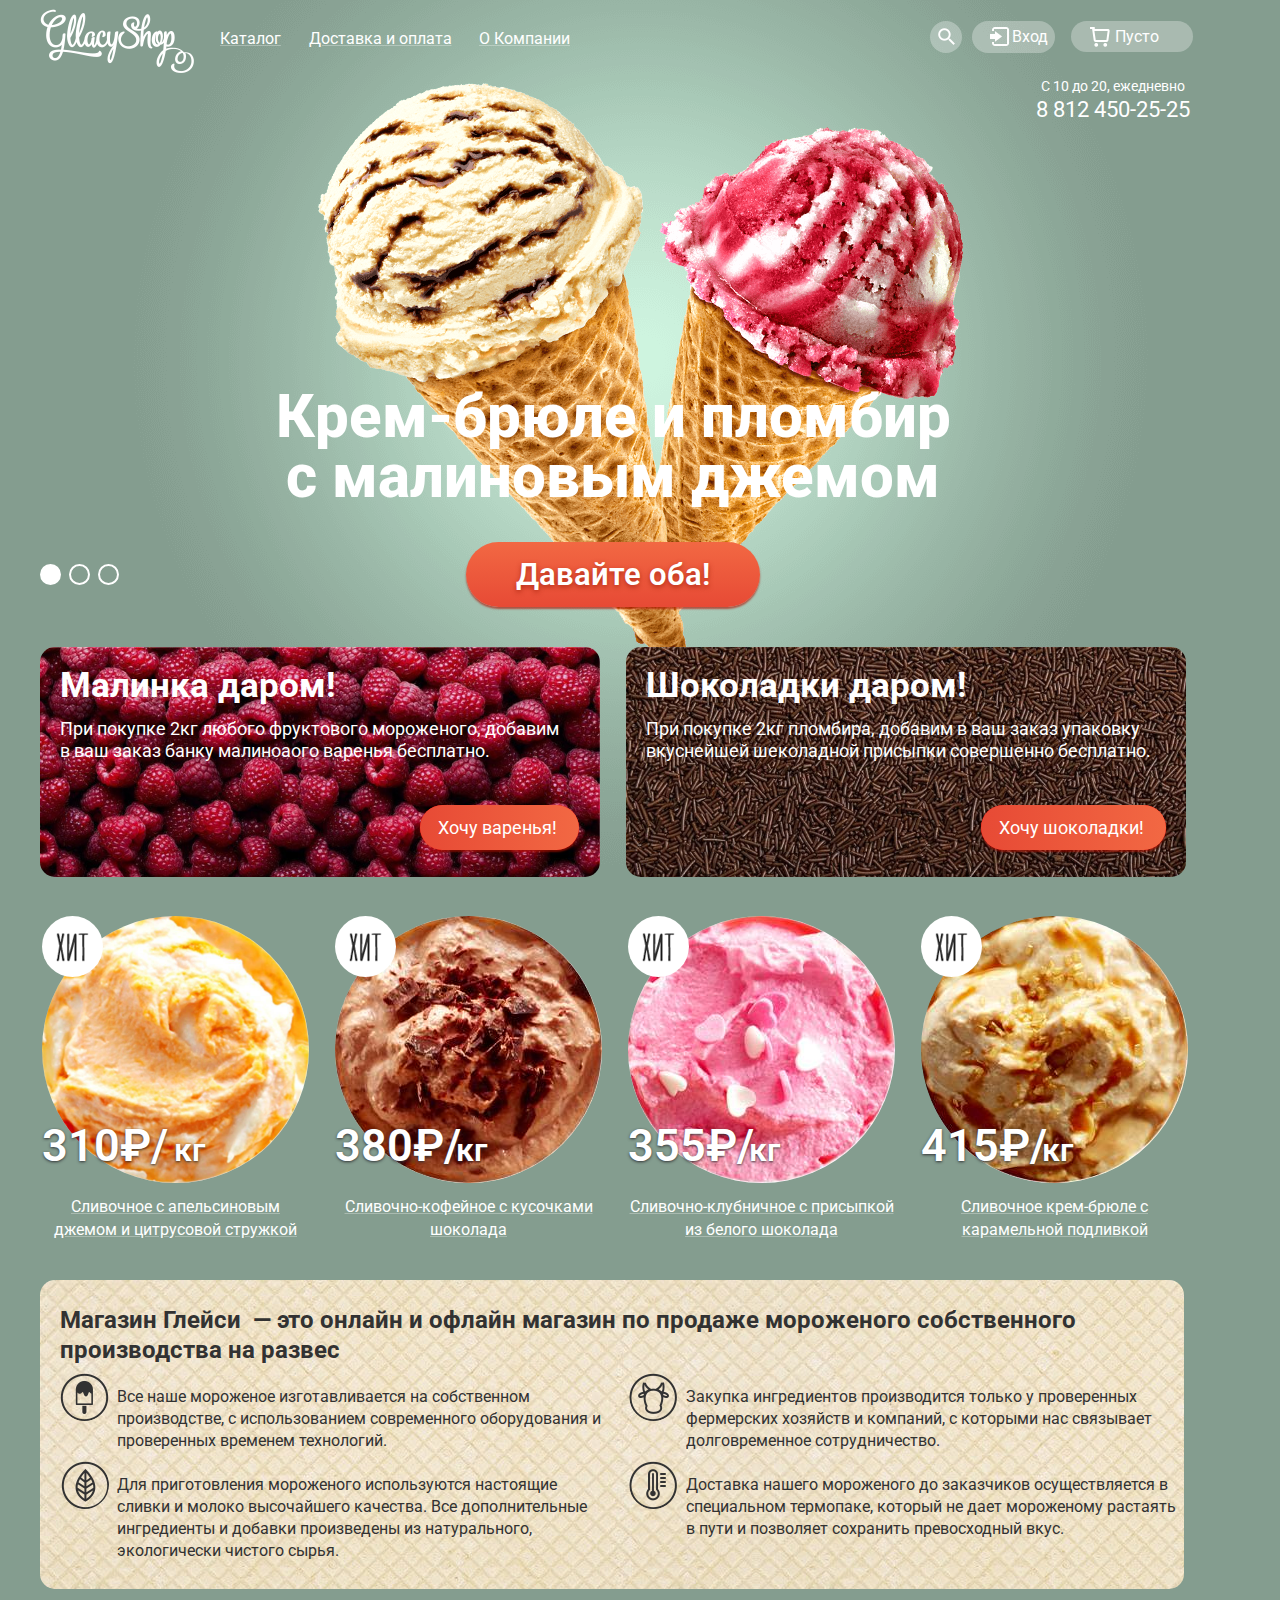
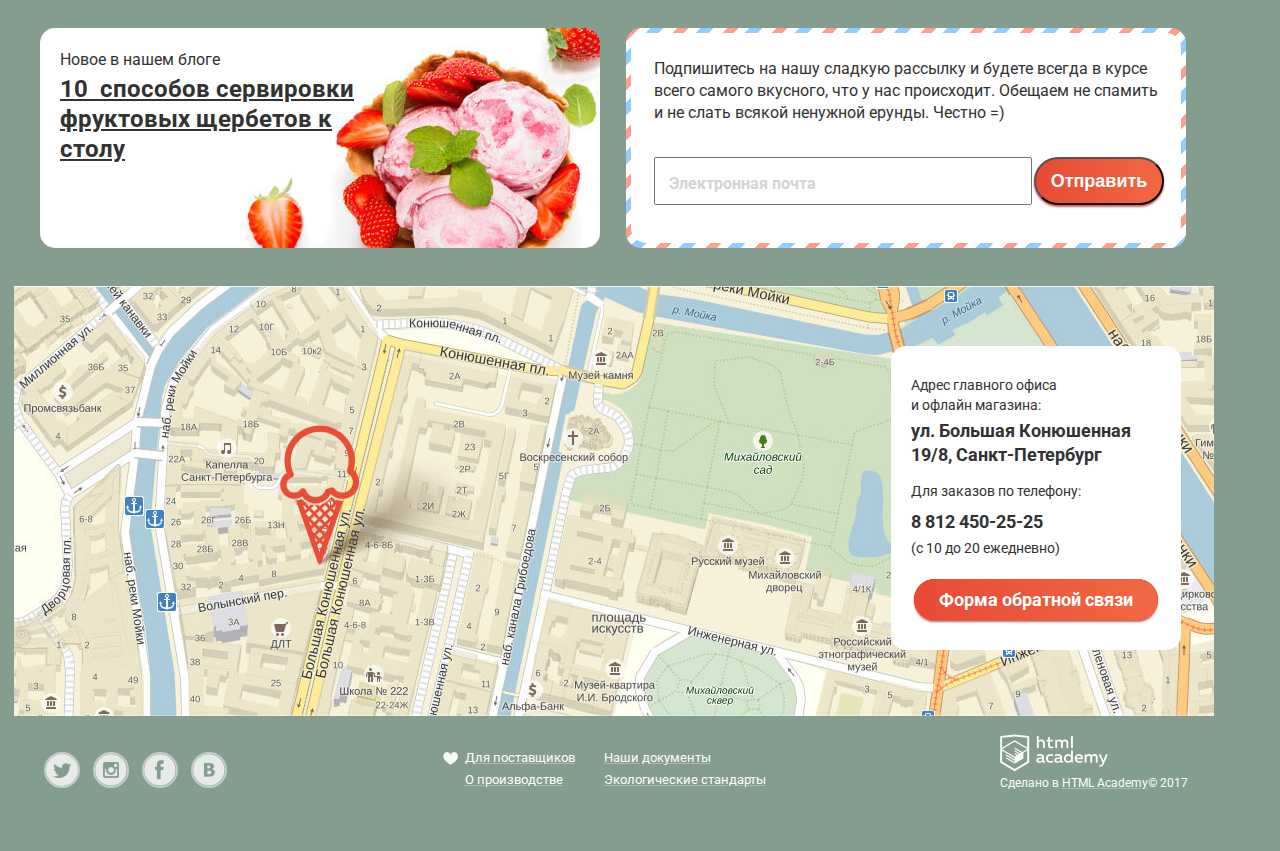
==== commit 110393de: "test 7" ====
--- a/index.html
+++ b/index.html
@@ -13,7 +13,7 @@
     <input type="radio" id="btn-3" name="toggle">			
 		<div class="site-wrapper">
 			<div class="content-wrapper">
-				<header class="main-header">
+				<header class="main-header header-catalog">
 				<nav class="main-navigation">
 					<a class="index-logo"><img src="img/Logo.png" width="154" height="64" alt="Logo"></a>
 					<ul>
@@ -56,7 +56,7 @@
 							</form>
 						</div>
 						<div class="basket-wrapper">
-							<a class="users basket" href="#">Пусто</a>
+							<a class="users basket" href="#">&#160;Пусто&#160;</a>
 						</div>	
 					</div>
 					<div class="user-info">
@@ -107,9 +107,11 @@
 					</section>	
 					<section class="index-content">
 						<h2>Хиты продаж</h2>
-						<article class="catalog-item hit">
+						<article class="catalog-item">
+							<div class="hit">
+							</div>
 							<img src="img/orange.jpg" width="267" height="267" alt="Сливочное с апельсиновым джемом и цитрусовой стружкой">
-							<span class="price">310 &#8381;/
+							<span class="price">310&#8381;/
 								<span class="units">кг</span>
 							</span>
 							<p><a class="purchase-link" href="#"><span>Сливочное с апельсиновым джемом и цитрусовой стружкой</span></a></p>
@@ -117,29 +119,34 @@
 								<a class="quick-view" href="#" target="_blank">Быстрый просмотр</a>
 							</div>
 						</article>
-						<article class="catalog-item hit">
+						<article class="catalog-item">
+							<div class="hit">
+							</div>
 							<img src="img/coffee.jpg" width="267" height="267" alt="Сливочно-кофейное с кусочками шоколада">
-							<span class="price">380 &#8381;/<span class="units">кг</span></span>
+							<span class="price">380&#8381;/<span class="units">кг</span></span>
 							<p><a class="purchase-link" href="#"><span>Сливочно-кофейное с кусочками шоколада</span></a></p>
 							<div class="quick-view-wrap">
 								<a class="quick-view" href="#" target="_blank">Быстрый просмотр</a>
 							</div>
 						</article>
-						<article class="catalog-item hit">
+						<article class="catalog-item">
+							<div class="hit">
+							</div>
 							<img src="img/strawberry.jpg" width="267" height="267" alt="Сливочно-клубничное с присыпкой из белого шоколада">
-							<span class="price">355 &#8381;/<span class="units">кг</span></span>
+							<span class="price">355&#8381;/<span class="units">кг</span></span>
 							<p><a class="purchase-link" href="#"><span>Сливочно-клубничное с присыпкой из белого шоколада</span></a></p>
 							<div class="quick-view-wrap">
 								<a class="quick-view" href="#" target="_blank">Быстрый просмотр</a>
 							</div>
 						</article>
-						<article class="catalog-item hit">
+						<article class="catalog-item">
+							<div class="hit">
+							</div>
 							<img src="img/creme-brulee.jpg" width="267" height="267" alt="Сливочное крем-брюле с карамельной подливкой">
-							<span class="price">415 &#8381;/<span class="units">кг</span></span>
+							<span class="price">415&#8381;/<span class="units">кг</span></span>
 							<p><a class="purchase-link" href="#"><span>Сливочное крем-брюле с карамельной подливкой</span></a></p>
-							<div class="quick-view-wrap">
-								<a class="quick-view" href="#" target="_blank">Быстрый просмотр</a>
-							</div>
+							<a class="quick-view" href="#" target="_blank">Быстрый просмотр</a>
+							
 						</article>
 						</section>	
 						<section class="our-production" >
@@ -159,14 +166,15 @@
 							<h3>BLOG</h3>
 							<div class="blog-info">
 								<p>Новое в нашем блоге</p>
-								<a href="#">10  способов сервировки фруктовых щербетов к столу</a>
+								<a href="#">10 &#160;способов сервировки фруктовых щербетов к столу</a>
 							</div>
 							<div class="blog-wrapper">
 							</div>
 							<div class="blog-form">
 								<p>Подпишитесь на нашу сладкую рассылку и будете всегда в курсе всего самого вкусного, что у нас происходит. Обещаем не спамить и не слать всякой ненужной ерунды. Честно =) </p>
 								<form class="news-form" action="https://echo.htmlacademy.ru" method="post">
-									<input type="email" name="email"  placeholder="Электронная почта">
+									<input class="enter-email-blog" type="email" name="email"  id="email-blog">
+									<label class="label-email-blog" for="email-blog">Электронная почта</label>
 									<button class="btn" type="submit">Отправить</button>
 								</form>
 							</div>
@@ -177,7 +185,8 @@
 						<!--<iframe src="https://www.google.com/maps/embed?pb=!1m18!1m12!1m3!1d1998.5989424124054!2d30.320894616195037!3d59.9387968690478!2m3!1f0!2f0!3f0!3m2!1i1024!2i768!4f13.1!3m3!1m2!1s0x4696310fca5ba729%3A0xea9c53d4493c879f!2z0JHQvtC70YzRiNCw0Y8g0JrQvtC90Y7RiNC10L3QvdCw0Y8g0YPQuy4sIDE5LCDQodCw0L3QutGCLdCf0LXRgtC10YDQsdGD0YDQsywg0KDQvtGB0YHQuNGPLCAxOTExODY!5e0!3m2!1sru!2sgr!4v1468565893571" 
 						width="100%" height="430" frameborder="0" style="border:0" allowfullscreen></iframe>-->
 						<div class="our-adress">
-							<p>Адрес главного офиса<br>и офлайн магазина:</p>
+							<p>Адрес главного офиса<br>
+							и офлайн магазина:</p>
 							<p><b>ул. Большая Конюшенная<br> 19/8, Санкт-Петербург</b></p>
 							<p>Для заказов по телефону:</p>
 							<p><a href="tel:8812450-25-25"><b>8 812 450-25-25</b></a></p>
--- a/css/style.css
+++ b/css/style.css
@@ -13,12 +13,12 @@
 }
 
 .catalog-page {
-  margin-left: 26px;
+  margin-left: 20px;
 }
 
 .site-wrapper {
   background-repeat: no-repeat;
-  background-position:top center;
+  background-position: top center;
   transition: all 0.5s ease;
 }
 
@@ -47,12 +47,13 @@
   display: flex;
   justify-content: space-between;
   width: 1146px;
+  margin-bottom: -15px;
 }
 
 .main-header a {
   font-size: 16px;
   line-height: 18px;
-  color: #ffffff;
+  color: #ffffff;  
 }
 
 .main-navigation {
@@ -71,69 +72,46 @@
 
 .main-navigation > ul {
   position: relative;
-   display: flex;
+  display: flex;
   justify-content: space-between;
   align-items: flex-start;
   padding-left: 0;
-  margin-left: ;
   width: 370px;
   list-style: none; 
 }
 
-.active::before {
-  position: absolute;
-  top: -7px;
-  left: -2px;
-  content: "Каталог";
-  padding: 7px 10px;
-  font-weight: bold;
-  color: #ffffff;
-  text-shadow: 0 2px 5px rgba(160, 32, 11, 0.76);
+.first-menu {
+  display: inline-block; 
+  padding:  0px ;
+  margin: 0; 
+  padding-bottom: 20px;
+ }
+
+.first-menu > a {
+padding: 10px;  
+}
+
+.first-menu:hover span {
+  color: #323232;
+}
+
+.first-menu:hover > a {
+  box-sizing: border-box;
+  background-color: #ffffff;
+  padding: 10px;
+  margin: 0;
+  border-radius: 20px;
+}
+
+.active a{
+  box-sizing: border-box;
   background: #f26843;
   background:    -moz-linear-gradient(top, #f26843 0%, #e74a35 100%);
   background: -webkit-linear-gradient(top, #f26843 0%, #e74a35 100%);
   background:         linear-gradient(to bottom, #f26843 0%, #e74a35 100%);
+  padding: 8px 10px;
+  margin: 0;
   border-radius: 20px;
-  box-shadow: 0 2px 2px rgba(172, 16, 0, 0.64);  
-}
-
-.first-menu {
-   padding:  0;
-    margin: 0; 
- }
-
-.first-menu > a{
-  box-sizing: border-box;
-  padding: 10px;
-  margin: 0;
-}
-
-
-.first-menu > a:hover {
-  box-sizing: border-box;
-  text-decoration: none;
-  border: 1px solid #323232;
-  border-radius: 25px;
-  background-color: rgb(248, 247, 244);
-  padding: 10px;
-  margin: 0;
-}
-
-.first-menu  span:hover {
-  color: #323232;
-}
-
-.one-units > a:hover {
-  margin-left: -2px;
-}
-
-.two-units > a:hover {
-  margin-left: -1px;
-  margin-right: -1px;
-}
-
-.three-units > a:hover {
-  margin-right: -2px;
 }
 
 .main-navigation .sub-menu {
@@ -146,8 +124,7 @@
   margin: 0;
   background-color: #ffffff;
   border-radius: 15px;
-  box-shadow: 0 20px 20px 0 rgba(0, 0, 0, 0.4);
- 
+  box-shadow: 0 20px 20px 0 rgba(0, 0, 0, 0.4); 
 }
 
 .sub-menu a {
@@ -168,6 +145,7 @@
 	display: block;
     z-index: 100;
 }
+
 .sub-menu li:hover {
   background-color: #fbded7;
 }
@@ -187,6 +165,7 @@
 
 .user-block {
   position: relative;
+  left: 7px;
   display: flex;
   justify-content: space-between;
 }
@@ -226,6 +205,7 @@
 
 .search-wrapper {
   position: relative;
+  padding-bottom: 20px;
 }
 
 .search-wrapper .search-form {
@@ -298,7 +278,7 @@
   position: relative;
   display: inherit;
   left: -8px;
-  padding: 7px 10px 7px 40px;
+  padding: 7px 7px 7px 40px;
   margin-left: 10px;
   border-radius: 20px;
   color: #ffffff; 
@@ -321,14 +301,15 @@
 
 .user-block .login:hover::before {
   width: 22px;
-  height: 22px;
+  height: 24px;
   top: 0;
   left: 17px;
-  background: url("../img/sprite.png") no-repeat -315px -17px; 
+  background: url("../img/sprite.png") no-repeat -315px -15px; 
 }
 
 .login-wrapper {
   position: relative;
+  padding-bottom: 20px;
 }
 
 .login-wrapper .login-form {
@@ -397,8 +378,8 @@
 .login-email:hover,
 .login-pas:hover { 
    border: 3px solid #d3d3d2; 
+  margin-bottom: 18px;
   padding: 0px;
-  
 }
 
 .login-email:focus,
@@ -431,7 +412,7 @@
 
 .login-butons input[type="submit"] {
   display: inline-block;
-  padding: 15px 25px ;
+  padding: 10px 25px ;
   font-weight: bold;
   font-size: 18px;
   line-height: 24px;
@@ -471,6 +452,10 @@
 
 .login-butons a:active {
   color: #e84d37;
+}
+
+.basket-wrapper{
+  padding-bottom: 20px;
 }
 
 
@@ -608,12 +593,13 @@
   display: inline-block;
   font-size: 14px;
   line-height: 16px;
-  margin-bottom: 5px;  
+  margin-top: 0px;  
 }
 
 .user-info a {
   position: relative;
   left: 5px;
+  top: -10px;
   font-size: 22px;
   line-height: 24px;
   font-size: 22px;
@@ -631,9 +617,9 @@
 
 .elevator {
   position: relative;
-  top: -24px;
- 
-}
+  top: -20px;
+  left: 0px;
+ }
 
 .slider {
   position: relative;
@@ -799,7 +785,7 @@
 
 .promotional-left {
   width: 560px;
-  height: 230px;
+  min-height: 230px;
   background:url('../img/raspberry_bg.jpg') no-repeat;
   background-size: cover;
   border-radius:15px;
@@ -807,8 +793,8 @@
 
 .promotional-right {
   width: 560px;
-  height: 230px;
-  background: url('../img/chocolate-bg.jpg') no-repeat;
+  min-height: 230px;
+  background: url('../img/chocolate-bg.jpg');
   border-radius: 15px;
   background-size: cover;
 }
@@ -822,43 +808,48 @@
 .promotional-item p {
   width: 510px;
 }
-
 
 .index-content {
   display:flex;
   justify-content: space-between;
   margin-bottom: 20px;
   margin-left: -10px;
-  width: 1146px;
-}
-
+  max-width: 1146px;
+}
 
 .goods-container {
-  flex-wrap: wrap;
-  justify-content: flex-start;
-  margin-bottom: 50px;
-}
-
-.fourth {
-  margin-right: -10px;
-  margin-bottom: 20px;
-}
-
-.margin-none {
-  margin-right: 0;
+  flex-wrap:wrap;
+  margin-left: -10px; 
+  margin-bottom: 55px;
+}
+
+.fourth{
+  margin-bottom: 10px;
 }
 
 .catalog-item {
   position: relative;
+  top: -1px;
+  left: 12px;
   width: 267px;
-  margin-right: 10px; 
-  padding-left: 10px;
-  padding-right: 10px;
-  border-radius: 5px 5px 0 0;
-}
-
-.catalog-item:hover {
+  margin-right: 0; 
+  padding-left: 0;
+  padding-right: 0;
+  z-index: 1;
+}
+
+.catalog-item::before {
+  content: "";
+  display: none;
+  position: absolute;
+  padding: 200px 133px;
   background-color: rgba(255, 255, 255, 0.3);
+  border-radius: 5px;
+  z-index: -2;
+}
+
+.catalog-item:hover::before {
+  display: block;
 }
 
 
@@ -877,7 +868,9 @@
 .catalog-item .price {
   position: absolute;
   top: 213px;
-  left: 10px;
+  left: 0;
+  font-family: "Roboto","Arial", sans-serif;
+  font-weight: 600;  
   font-size: 45px;  
   text-shadow: 0px 1px 3px rgba(49, 50, 53, 1);
 }
@@ -892,7 +885,7 @@
   padding-left: 0;
 }
 	
-.hit::before {
+.hit{
   position: absolute;
   top: 10px;
   left: 0px;
@@ -932,28 +925,10 @@
    color: rgba(232, 77, 55, 1); 
 }
 
-.quick-view-wrap {
-  position: relative;;
-}
-
 .quick-view {
   position: absolute;
-  top: -px;
-  left: -10px;
-  display: none;
-  font-size: 1px;
-  background-color: rgba(255, 255, 255, 0.3);
-  color: rgba(255, 255, 255, 0.3);
-  padding: 30px 58px;
-  padding-left: 225px;
-  border-radius: 0 0 5px 5px;
-}
-
-.quick-view::before {
-  content: "Быстрый просмотр";
-  position: absolute;
-  top: -10px;
-  left: 40px;  
+  top: 340px;
+  left: 30px;
   display: none;
   text-decoration: none;
   font-size: 18px;
@@ -967,25 +942,20 @@
   border-radius: 50px;
   padding: 10px 15px;
   padding-right: 22px;
- 
-}
-
-
+}
 
 .catalog-item:hover .quick-view,
 .catalog-item:hover .quick-view::before {
-  display: block;
- 
+  display: block; 
 }
 
 .our-production {
   width: 1124px;
-  height: 304px;
-  background-size: cover;
+  min-height: 304px;
   background: url("../img/f_fon.jpg");
   border-radius: 15px;
   color: #323232;
-  margin-bottom: 40px;
+  margin-bottom: 39px;
   padding-top: 5px;
   padding-left: 20px;
 }  
@@ -1007,7 +977,7 @@
 }
 
 .production-wrapper .production-item:nth-child(2) {
-  margin-right: 16px;
+  margin-right: 5px;
 }
 
 .production-item .cow-paragraph,
@@ -1055,7 +1025,7 @@
   top: -14px;
   width: 49px;
   height: 49px;
-  background: transparent url("../img/sprite.png") no-repeat -766px -19px;
+  background: transparent url("../img/sprite.png") no-repeat -835px -19px;
   border-radius: 50%;
 }
 
@@ -1120,10 +1090,10 @@
 
 .blog-wrapper {
   background-color: #ffffff;
-   background-image: repeating-linear-gradient(-45deg, #92cdff 0px,#92cdff 9px, transparent 9px,transparent 17px, #fe9e90 17px,#fe9e90 25px, transparent 25px,transparent 35px);
+  background-image: repeating-linear-gradient(-45deg, #92cdff 0px,#92cdff 9px, transparent 9px,transparent 17px, #fe9e90 17px,#fe9e90 25px, transparent 25px,transparent 35px);
   border-radius: 15px;
   width: 560px;
-  height: 220px;
+  min-height: 220px;
 }
 
 .blog .blog-form {
@@ -1187,6 +1157,36 @@
   background:         linear-gradient(to bottom, #d84732 0%, #e1613e 100%);
   box-shadow: inset 0 2px 2px rgba(172, 16, 0, 1);
 }
+
+.label-email-blog {
+  position: absolute;
+  top: 139px;
+  left: 38px;
+  font-size: 16px;
+  line-height: 24px;
+  color: #d3d3d2;
+}
+
+.enter-email-blog:hover { 
+  border: 3px solid #d3d3d2; 
+  padding: 0px;
+  padding-bottom: 18px;
+}
+
+.enter-email-blog:focus {
+  border: 2px solid #8fbdec; 
+  padding: 0px;
+}
+
+.enter-email-blog:focus +label{ 
+  top: 105px;
+  left: 30px;
+  font-size: 11px;
+  line-height: 13px;
+  color: #8fbdec;
+}
+
+
 
 .about-us h3 {
   display: none;
@@ -1486,11 +1486,10 @@
   color: #5b9ddf;
 }
 
-
 .form-sorting {
   position: relative;
   max-width: 870px;
-  margin-bottom: 10px;
+  margin-bottom: 0;
 }
 
 .form-sorting fieldset {
@@ -1504,14 +1503,19 @@
   margin-left: 0;
 }
 
+.breadcrumbs{
+  min-width: 220px;
+  margin-left: 3px;
+  margin-top: -3px;
+}
+
 .breadcrumbs a {
   font-size: 14px;
   line-height: 16px;
   color: #ffffff;
   margin-right: 10px;
-  margin-left: 10px;
-  
-}
+}
+
 main h1{
   margin-top: 0;
   margin-bottom: 50px;
@@ -1520,8 +1524,8 @@
 
 .sort {
   position: absolute;
-  top: -20px;
-  left: 0;
+  top: -25px;
+  left: 19px;
   font-size: 14px;
   line-height: 16px;
 }
@@ -1544,7 +1548,7 @@
 
 .sorting-price {
   position:absolute;
-  top: -5px;
+  top: 0;
   left: 210px;
   width: 200px; 
   margin-right: 20px;
@@ -1557,8 +1561,8 @@
 
 .range-controls {
   position: relative;
-  height: 15px;
-  padding-top: 13px;
+  height: 10px;
+  padding-top: 10px;
   padding-right: 20px;
   padding-left: 20px;
   border-radius: 5px;
@@ -1577,8 +1581,8 @@
 }
 
 .range-controls .toggle {
-   position: absolute;
-  top: 5px;
+  position: absolute;
+  top: 0;
   left: 0;
   width: 4px;
   height: 4px;
@@ -1589,7 +1593,7 @@
 }
 
 .range-controls .toggle-min {
-  left: 80px;
+  left: 40px;
 }
 
 .range-controls .toggle-max {
@@ -1619,67 +1623,71 @@
 
 .min-price {
   position: absolute;
-  top: -30px;
-  left: 40px;
+  top: -35px;
+  left: 35px;
 }
 
 .max-price {
   position: absolute;
-  top: -30px;
-  left: 120px;
+  top: -35px;
+  left: 115px;
 }
 
 .sort-price {
-  top: -20px;
-  left: 240px;
+  top: -25px;
+  left: 225px;
 }
 
  .sorting-fatness {
   width: 390px;
+  min-height: 20px;
   margin-right: 0; 
+
 }
 
 .sort-fatness {
-  top: -20px;
-  left: 500px;
+  top: -25px;
+  left: 460px;
 }
 
 .sort-fillers {
-  top: 40px;
-  left: 0;
+  top: 50px;
+  left: 18px;
 }
 
 .sorting-fatness input + label {
   position: relative;
+  top: -1px;
+  left: 7px;
   margin-right: 20px;
   padding-left: 25px;
 }
 
 .sorting-fatness .radio-marg-two {
-  margin-right: 40px;
+  margin-right: 23px;
 }
 
 
 .sorting-fatness .radio-marg-three {
-  margin-right: 40px;
+  margin-right: 21px;
 }
 
 .sorting-fatness input + label::before {
    content: "";
    position: absolute;
-   top: 2px;
-   left: 5px;
-   width: 7px;
-   height: 7px;
+   top: 0px;
+   left: -5px;
+   width: 12px;
+   height: 12px;
    border-radius: 50%;
-   box-shadow: 0px 0px 0px 3px #ffffff;
+   box-shadow: 0px 0px 0px 1px #ffffff;
    background-color: transparent;
    border: 3px solid rgba(143,166,153, 0.6);
    cursor: pointer;
 }
 
 .sorting-fatness input + label:hover::before {
-   box-shadow: 0px 0px 0px 4px #ffffff;
+   box-shadow: 0px 0px 0px 2px #ffffff;
 }
 
 .sorting-fatness input {
@@ -1702,6 +1710,7 @@
 
 .sorting-fillers input + label {
   position: relative;
+  left: 16px;
   margin-left: 20px;
   margin-right: 25px;
 }
@@ -1714,11 +1723,11 @@
    content: "";
    position: absolute;
    top: 2px;
-   left: -17px;
-   width: 7px;
-   height: 7px;
+   left: -30px;
+   width: 10px;
+   height: 10px;
    border-radius: 2px;
-   box-shadow: 0 0 0 2px #ffffff;
+   box-shadow: 0 0 0 1px #ffffff;
    background-color: transparent;
    border: 3px solid transparent;
    cursor: pointer;
@@ -1729,9 +1738,9 @@
    position: absolute;
    display: none ;
    top: -1px;
-   left: -16px;
-   width: 7px;
-   height: 7px;
+   left: -30px;
+   width: 10px;
+   height: 10px;
    border: 2px solid #ffffff;
    border-left-color: transparent;
    border-top-color: transparent;
@@ -1741,7 +1750,6 @@
 .sorting-fillers input:checked + label::after {
    display: block;
 }
-
 
 .sorting-fillers input + label:hover::before {
    box-shadow: 0px 0px 0px 3px #ffffff;
@@ -1777,9 +1785,11 @@
 .page-number {
   float: right;
   display: inline-block;
-  width:265px;
+  text-align: justify;
+  width:190px;
   margin-right: 0;
   margin-left: 0;
+  margin-bottom: 7px;
   
 }
 
@@ -1787,7 +1797,7 @@
   font-size: 16px;
   line-height: 18px;
   color: #ffffff;
-  margin-right: 15px;
+  margin-right: 10px;
   text-decoration: none;
 }
 
@@ -1811,15 +1821,14 @@
  transform: rotate(-45deg) scale(0.5) translate(-10px, -20px);;
 }
 
-
 .page-number .active-number {
-  padding: 5px 10px;
+  padding: 2px 7px ;
   width: 10px;
   background-color: #ffffff;
   color: #323232;
   border-radius: 50%;
   margin-right: 1px;
-  margin-left: -6px;
+  margin-left: -1px;
 
 }
 
@@ -1830,8 +1839,7 @@
   color: #323232;
   border-radius: 50%;
   margin-right: 4px;
-  margin-left: -9px;
-  
+  margin-left: -9px;  
 }
 
 .page-number .number-three:hover {
@@ -1863,9 +1871,8 @@
   color: #ffffff; 
   width: 1200px;; 
   min-height: 100px;
-  padding-left: 5px;
-  margin: 0;
-  
+  padding-left: 0px;
+  margin: 0;  
 }
 
 .main-footer a {
@@ -1875,6 +1882,7 @@
 .main-footer span {
   color: rgba(255, 255, 255, 1);
 }
+
 .doc-item:hover,
 .btn-text:hover {
   color: rgba(232, 77, 55, 0.3); 
@@ -1882,8 +1890,9 @@
 
 .doc-item:hover span,
 .btn-text:hover span {
-   color: rgba(232, 77, 55, 1); 
-}
+  color: rgba(232, 77, 55, 1); 
+}
+
 .footer-social h3 {
   display: none;
 }
@@ -1897,12 +1906,14 @@
 .btn-text:active span {
    color: rgba(232, 77, 55, 1); 
 }
+
 .footer-social h3 {
   display: none;
 }
 
 .main-footer .footer-social {
   position: relative;
+  left: 4px;
   display: flex;
   justify-content: space-between;
   align-items: flex-start;
@@ -1924,7 +1935,7 @@
 .social-tw {
   background-position: -903px -20px;    
   margin-left: 0;
-  margin-right: 10px;
+  margin-right: 13px;
 }
 
 .social-tw:hover {
@@ -1933,17 +1944,16 @@
 
 .social-inst {
   background-position: -640px -20px;
-  margin-right: 10px;
+  margin-right: 13px;
 }
 
 .social-inst:hover {
   background-position: -62px -10px;
 }
 
-.social-fb {
-    
+.social-fb {  
   background-position: -356px -20px ;
-  margin-right: 10px;
+  margin-right: 13px;
 }
 
 .social-fb:hover {
@@ -1977,13 +1987,16 @@
 
 .doc-item {
   position: relative;
+  top: 2px;
+  left: 15px;
   font-size: 13px;
   line-height: 18px;
 }
 
 .for-suppliers::before {
   position: absolute;
-  left: -20px;
+  top: 3px;
+  left: -22px;
   content: "";
   width: 15px;
   height: 13px;
@@ -2003,9 +2016,9 @@
 .copyright .btn {
    position: relative;
   bottom: 13px;
-  left: 12px;
+  left: 17px;
   margin-bottom: 20px;
-  }
+}
 
 .copyright a {
   min-width: 190px;    
@@ -2020,8 +2033,12 @@
 .copyright p {
   position: relative;
   bottom: 47px;
-  left: 12px;
-}
-
-
-
+  left: 17px;
+}
+
+.footer-catalog {
+  border-top: 1px solid #ffffff;
+  padding-top: 27px;
+}
+
+
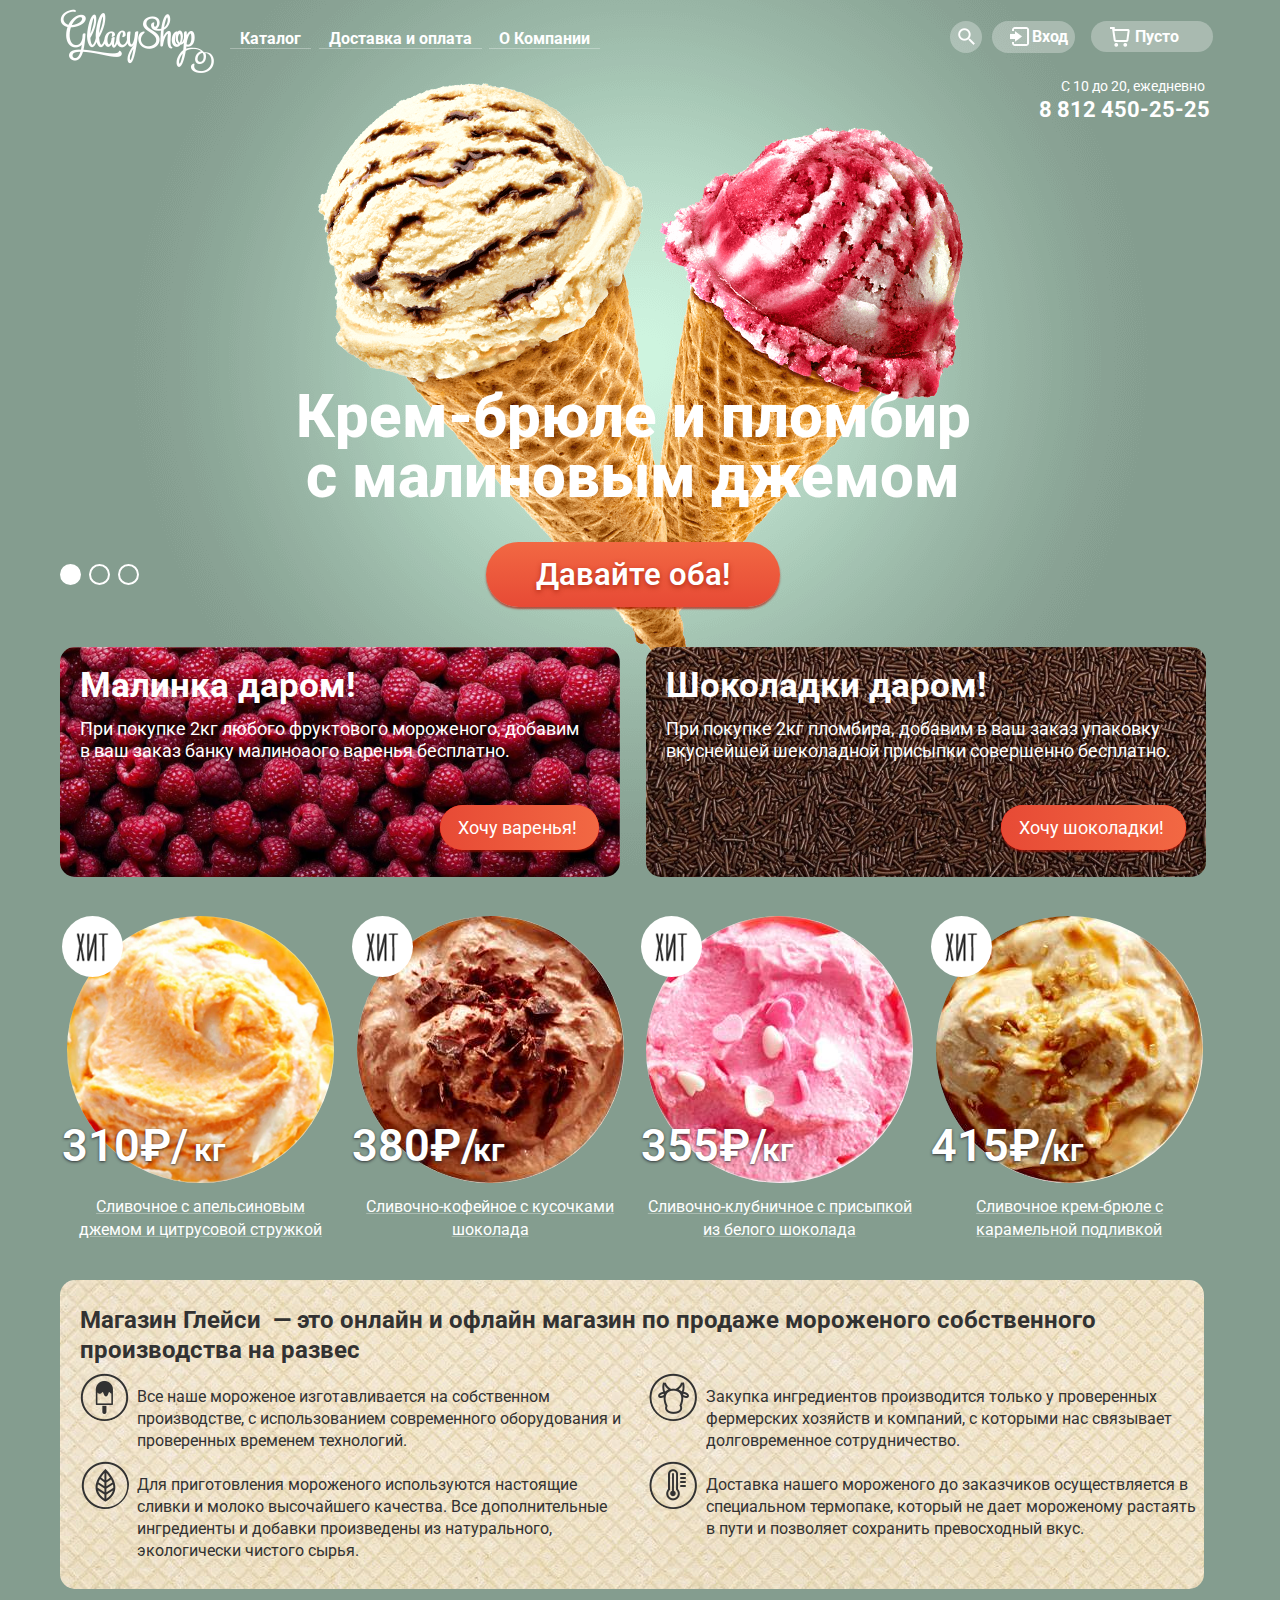
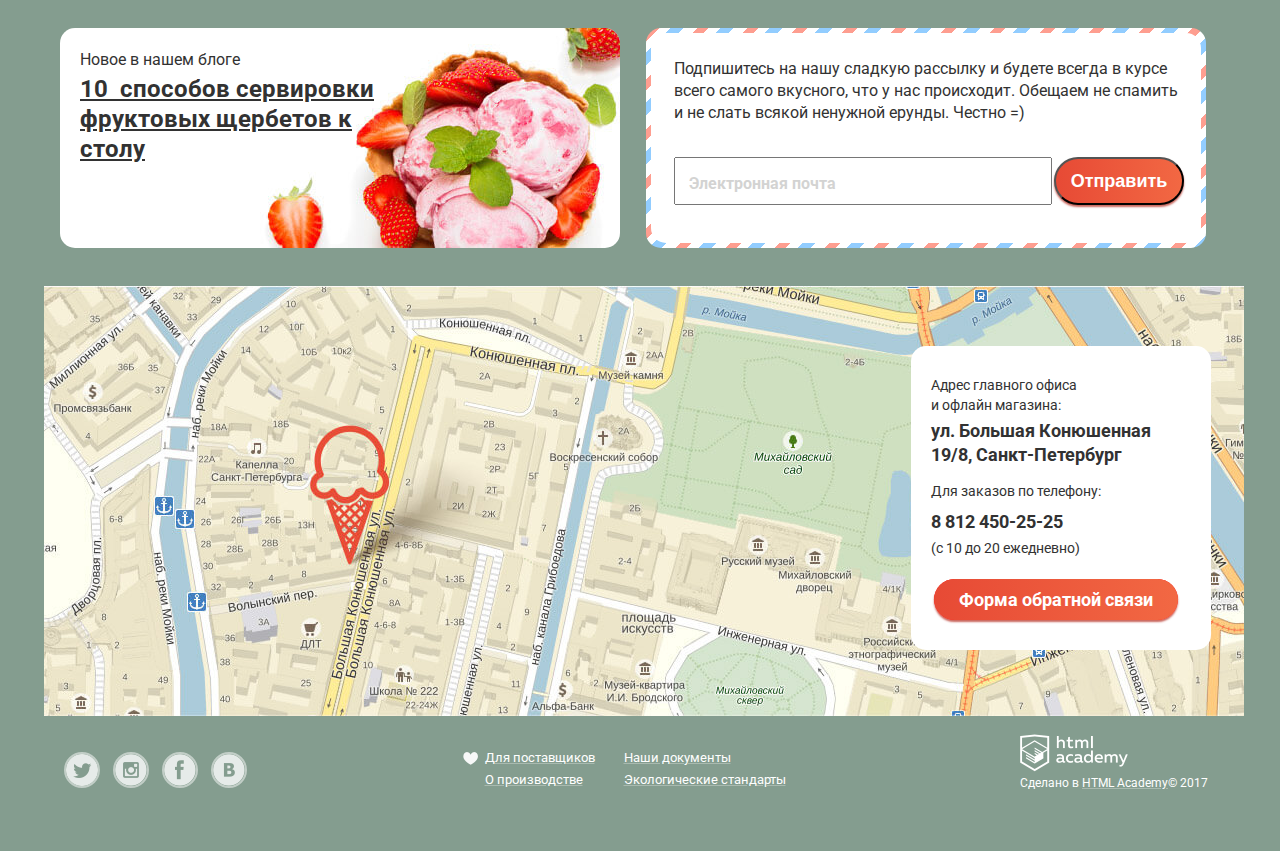
==== commit 70c9f307: "Test 9" ====
--- a/index.html
+++ b/index.html
@@ -17,7 +17,7 @@
 				<nav class="main-navigation">
 					<a class="index-logo"><img src="img/Logo.png" width="154" height="64" alt="Logo"></a>
 					<ul>
-						<li class="first-menu one-units"><a href="#"><span class="menu-link">Каталог</span></a>
+						<li class="first-menu one-units"><a class="menu-link" href="#">Каталог</a>
 							<ul class="sub-menu">
 								<li><a href="#">Новинки</a></li>
 								<li><a href="catalog.html">Сливочное</a></li>
@@ -26,8 +26,8 @@
 								<li><a href="#">Мелорин</a></li>
 							</ul>
 						</li>				
-						<li class="first-menu two-units"><a href="#"><span class="menu-link">Доставка и оплата</span></a></li>
-						<li class="first-menu three-units"><a href="#"><span class="menu-link">О Компании</span></a></li>
+						<li class="first-menu two-units"><a class="menu-link" href="#">Доставка и оплата</a></li>
+						<li class="first-menu three-units"><a class="menu-link" href="#">О Компании</a></li>
 					</ul>
 				</nav>
 				<div class="second-block">
@@ -146,44 +146,41 @@
 							<span class="price">415&#8381;/<span class="units">кг</span></span>
 							<p><a class="purchase-link" href="#"><span>Сливочное крем-брюле с карамельной подливкой</span></a></p>
 							<a class="quick-view" href="#" target="_blank">Быстрый просмотр</a>
-							
-						</article>
-						</section>	
-						<section class="our-production" >
-							<h2>Магазин Глейси   &nbsp;— это онлайн и офлайн магазин по продаже мороженого собственного производства на развес</h2>
-							<div class="production-wrapper">
-								<div class="production-item">
-									<p class="ice-paragraph">Все наше мороженое изготавливается на собственном производстве, с использованием современного оборудования и проверенных временем технологий.</p>
-									<p class="sheet-paragraph">Для приготовления мороженого используются настоящие сливки и молоко высочайшего качества. Все дополнительные ингредиенты и добавки произведены из натурального, экологически чистого сырья.</p> 
-								</div>
-								<div class="production-item">
+						</article>
+					</section>	
+					<section class="our-production" >
+						<h2>Магазин Глейси   &nbsp;— это онлайн и офлайн магазин по продаже мороженого собственного производства на развес</h2>
+						<div class="production-wrapper">
+							<div class="production-item">
+								<p class="ice-paragraph">Все наше мороженое изготавливается на собственном производстве, с использованием современного оборудования и проверенных временем технологий.</p>
+								<p class="sheet-paragraph">Для приготовления мороженого используются настоящие сливки и молоко высочайшего качества. Все дополнительные ингредиенты и добавки произведены из натурального, экологически чистого сырья.</p> 
+							</div>
+							<div class="production-item">
 								<p class="cow-paragraph">Закупка ингредиентов  производится только у проверенных фермерских хозяйств и компаний, с которыми нас связывает долговременное сотрудничество.</p>
 								<p class="thermometr-paragraph">Доставка нашего мороженого до заказчиков осуществляется в специальном термопаке, который не дает мороженому растаять в пути и позволяет сохранить превосходный вкус.</p>
-								</div>
-							</div>
-						</section>
-						<section class="blog ">
-							<h3>BLOG</h3>
-							<div class="blog-info">
-								<p>Новое в нашем блоге</p>
-								<a href="#">10 &#160;способов сервировки фруктовых щербетов к столу</a>
-							</div>
-							<div class="blog-wrapper">
-							</div>
-							<div class="blog-form">
-								<p>Подпишитесь на нашу сладкую рассылку и будете всегда в курсе всего самого вкусного, что у нас происходит. Обещаем не спамить и не слать всякой ненужной ерунды. Честно =) </p>
-								<form class="news-form" action="https://echo.htmlacademy.ru" method="post">
-									<input class="enter-email-blog" type="email" name="email"  id="email-blog">
-									<label class="label-email-blog" for="email-blog">Электронная почта</label>
-									<button class="btn" type="submit">Отправить</button>
-								</form>
-							</div>
-						</section>
+							</div>
+						</div>
+					</section>
+					<section class="blog ">
+						<h3>BLOG</h3>
+						<div class="blog-info">
+							<p>Новое в нашем блоге</p>
+							<a href="#">10 &#160;способов сервировки фруктовых щербетов к столу</a>
+						</div>
+						<div class="blog-wrapper">
+						</div>
+						<div class="blog-form">
+							<p>Подпишитесь на нашу сладкую рассылку и будете всегда в курсе всего самого вкусного, что у нас происходит. Обещаем не спамить и не слать всякой ненужной ерунды. Честно =) </p>
+							<form class="news-form" action="https://echo.htmlacademy.ru" method="post">
+								<input class="enter-email-blog" type="email" name="email"  id="email-blog">
+								<label class="label-email-blog" for="email-blog">Электронная почта</label>
+								<button class="btn" type="submit">Отправить</button>
+							</form>
+						</div>
+					</section>
 					<section class="about-us">
 						<h3>about-us</h3>
 						<img src="img/map.jpg" width="1200" height="430" alt="MAP">
-						<!--<iframe src="https://www.google.com/maps/embed?pb=!1m18!1m12!1m3!1d1998.5989424124054!2d30.320894616195037!3d59.9387968690478!2m3!1f0!2f0!3f0!3m2!1i1024!2i768!4f13.1!3m3!1m2!1s0x4696310fca5ba729%3A0xea9c53d4493c879f!2z0JHQvtC70YzRiNCw0Y8g0JrQvtC90Y7RiNC10L3QvdCw0Y8g0YPQuy4sIDE5LCDQodCw0L3QutGCLdCf0LXRgtC10YDQsdGD0YDQsywg0KDQvtGB0YHQuNGPLCAxOTExODY!5e0!3m2!1sru!2sgr!4v1468565893571" 
-						width="100%" height="430" frameborder="0" style="border:0" allowfullscreen></iframe>-->
 						<div class="our-adress">
 							<p>Адрес главного офиса<br>
 							и офлайн магазина:</p>
@@ -195,6 +192,21 @@
 						</div>
 					</section>
 				</main>
+				<div class="modal-wrapper">
+				 	<div class="modal-content">
+				  	<button class="modal-content-close" type="button" title="Закрыть">Закрыть</button>
+					  <form class="feedback-form" action="https://echo.htmlacademy.ru" method="post">
+							<b>Мы обязательно вам ответим!</b>
+							<input class="modal-name" type="text" id="name" name="name">
+							<label for="name">Как вас зовут?</label>
+							<input class="modal-email" type="email" id="email-adress" name="email">
+							<label for="email-adress">Ваша почта для ответа?</label>
+							<textarea  class="modal-suggestions" id="suggestions" name="suggestions"></textarea>
+							<label for="suggestions">Напишите что нибудь</label>
+							<input type="submit" name="submit" value="Отправить">
+						</form>
+					</div>	
+				</div>
 				<footer class="main-footer">
 					<section class="footer-social">
 						<h3>social</h3>
@@ -207,7 +219,7 @@
 						<a class="doc-item for-suppliers" href="#"><span>Для поставщиков</span></a>
 						<a class="doc-item about-production" href="#"><span>О производстве</span></a>
 						<a class="doc-item our-documents" href="#"><span>Наши документы</span></a>
-						<a class="doc-item environmental-standards" href="#"><span>Экологические стандарты<span></a>
+						<a class="doc-item environmental-standards" href="#"><span>Экологические стандарты</span></a>
 					</div>
 					<div class="copyright">
 						<a class="btn" href="https://htmlacademy.ru"><img src="img/html_academy.png" width="108" height="38" alt="HTML Academy"></a>
--- a/css/style.css
+++ b/css/style.css
@@ -6,6 +6,7 @@
   line-height: 1.2;
   color: #ffffff;
   background-color: #849d8f; 
+  min-width: 1200px;
 }
 
 body > input[type="radio"] {
@@ -19,6 +20,7 @@
 .site-wrapper {
   background-repeat: no-repeat;
   background-position: top center;
+  -webkit-transition: all 0.5s ease;
   transition: all 0.5s ease;
 }
 
@@ -37,14 +39,19 @@
 }
 
 .content-wrapper {
+  box-sizing: border-box;
   width: 1200px;
-  padding: 0px 20px;
+  padding: 0 20px;
   margin: 0 auto;
   padding-top: 9px;
 }
 
 .main-header {
+  display: -webkit-box;
+  display: -ms-flexbox;
   display: flex;
+  -webkit-box-pack: justify;
+  -ms-flex-pack: justify;
   justify-content: space-between;
   width: 1146px;
   margin-bottom: -15px;
@@ -53,27 +60,38 @@
 .main-header a {
   font-size: 16px;
   line-height: 18px;
+  font-weight: 700;
   color: #ffffff;  
 }
 
 .main-navigation {
+  display: -webkit-box;
+  display: -ms-flexbox;
   display: flex;
+  -webkit-box-pack: justify;
+  -ms-flex-pack: justify;
   justify-content: space-between;
   width: 540px;
 }
 
-.first-menu>a {
-  color: rgba(255, 255, 255, 0.3);
-}
-
 .menu-link {
   color: #ffffff;
+  border-bottom: 1px solid rgba(255, 255, 255, 0.3);
+  text-decoration: none;
+  padding: 10px;
+  padding-bottom: 0;
 }
 
 .main-navigation > ul {
   position: relative;
+  display: -webkit-box;
+  display: -ms-flexbox;
   display: flex;
+  -webkit-box-pack: justify;
+  -ms-flex-pack: justify;
   justify-content: space-between;
+  -webkit-box-align: start;
+  -ms-flex-align: start;
   align-items: flex-start;
   padding-left: 0;
   width: 370px;
@@ -82,16 +100,12 @@
 
 .first-menu {
   display: inline-block; 
-  padding:  0px ;
+  padding:  0;
   margin: 0; 
   padding-bottom: 20px;
  }
 
-.first-menu > a {
-padding: 10px;  
-}
-
-.first-menu:hover span {
+.first-menu:hover .menu-link {
   color: #323232;
 }
 
@@ -103,15 +117,20 @@
   border-radius: 20px;
 }
 
-.active a{
+.active > a{
   box-sizing: border-box;
   background: #f26843;
-  background:    -moz-linear-gradient(top, #f26843 0%, #e74a35 100%);
   background: -webkit-linear-gradient(top, #f26843 0%, #e74a35 100%);
   background:         linear-gradient(to bottom, #f26843 0%, #e74a35 100%);
+  color: #323232;
   padding: 8px 10px;
   margin: 0;
   border-radius: 20px;
+  
+}
+
+.active {
+  border: none;
 }
 
 .main-navigation .sub-menu {
@@ -142,8 +161,8 @@
 }
 
 .first-menu:hover  .sub-menu {
-	display: block;
-    z-index: 100;
+  display: block;
+  z-index: 100;
 }
 
 .sub-menu li:hover {
@@ -155,9 +174,18 @@
 }
 
 .second-block {
+  display: -webkit-box;
+  display: -ms-flexbox;
   display: flex;
+  -webkit-box-pack: justify;
+  -ms-flex-pack: justify;
   justify-content: space-between;
+  -webkit-box-orient: vertical;
+  -webkit-box-direction: normal;
+  -ms-flex-direction: column;
   flex-direction: column;
+  -webkit-box-align: end;
+  -ms-flex-align: end;
   align-items: flex-end;
   margin-top: 12px;
   min-width: 270px;
@@ -166,7 +194,11 @@
 .user-block {
   position: relative;
   left: 7px;
+  display: -webkit-box;
+  display: -ms-flexbox;
   display: flex;
+  -webkit-box-pack: justify;
+  -ms-flex-pack: justify;
   justify-content: space-between;
 }
 
@@ -237,6 +269,7 @@
   font-size: 16px;
   line-height: 24px;
   color: #d3d3d2;
+  -webkit-transition: all 0.5s;
   transition: all 0.5s;
 }
 
@@ -267,7 +300,7 @@
 
 .search-wrapper:hover .user-form {
   position: absolute;
-  top: 0px;
+  top: 0;
   left: 0;
   display: block;
   width: 440px;
@@ -295,7 +328,7 @@
 }
 
 .user-block .login:hover {
-  color:#323232;
+  color: #323232;
   background-color: #ffffff;
 }
 
@@ -330,13 +363,22 @@
 }
 
 .login-butons {
+  display:-webkit-box;
+  display:-ms-flexbox;
   display:flex;
+  -webkit-box-pack: justify;
+  -ms-flex-pack: justify;
   justify-content: space-between;
   
 }
 
 .login-check {
+  display: -webkit-box;
+  display: -ms-flexbox;
   display: flex;
+  -webkit-box-orient: vertical;
+  -webkit-box-direction: normal;
+  -ms-flex-direction: column;
   flex-direction: column;
 }
 
@@ -351,6 +393,7 @@
   border: 1px solid #d3d3d2; 
   border-radius: 5px;
   margin-bottom: 20px;
+  
 }
 
 .login-wrapper a {
@@ -377,15 +420,15 @@
 
 .login-email:hover,
 .login-pas:hover { 
-   border: 3px solid #d3d3d2; 
+  border: 3px solid #d3d3d2; 
   margin-bottom: 18px;
-  padding: 0px;
+  padding: 0;
 }
 
 .login-email:focus,
 .login-pas:focus {
-  border: 2px solid #8fbdec; 
-  padding: 0px;
+  border: 3px solid #8fbdec; 
+  padding-bottom: 0;
 }
 
 .login-email:focus + label { 
@@ -399,7 +442,7 @@
 
 .login-pas:focus + label { 
   position: absolute;
-  top:70px;
+  top: 70px;
   left: 30px;
   font-size: 11px;
   line-height: 13px;
@@ -419,7 +462,6 @@
   color: #ffffff;
   text-shadow: 0 2px 5px rgba(160, 32, 11, 0.76);
   background: #f26843;
-  background:    -moz-linear-gradient(top, #f26843 0%, #e74a35 100%);
   background: -webkit-linear-gradient(top, #f26843 0%, #e74a35 100%);
   background:         linear-gradient(to bottom, #f26843 0%, #e74a35 100%);
   border-radius: 50px;
@@ -428,14 +470,12 @@
 }
 
 .login-butons input[type="submit"]:hover {
-  background:    -moz-linear-gradient(top, #f58669 0%, #ec6f5e 100%);
   background: -webkit-linear-gradient(top, #f58669 0%, #ec6f5e 100%);
   background:         linear-gradient(to bottom, #f58669 0%, #ec6f5e 100%);
   box-shadow: 0 2px 2px rgba(172, 16, 0, 1);
 }
 
 .login-butons input[type="submit"]:active {
-  background:    -moz-linear-gradient(top, #d84732 0%, #e1613e 100%);
   background: -webkit-linear-gradient(top, #d84732 0%, #e1613e 100%);
   background:         linear-gradient(to bottom, #d84732 0%, #e1613e 100%);
   box-shadow: inset 0 2px 2px rgba(172, 16, 0, 1);
@@ -461,8 +501,6 @@
 
 .basket-wrapper .basket {
   display: inherit;
-  padding-left: 40px;
-  padding-right: 30px;
   border-radius: 20px;
   padding: 7px 30px 6px 40px;
   margin-left: 8px;
@@ -526,7 +564,6 @@
   color: #ffffff;
   text-shadow: 0 2px 5px rgba(160, 32, 11, 0.76);
   background: #f26843;
-  background:    -moz-linear-gradient(top, #f26843 0%, #e74a35 100%);
   background: -webkit-linear-gradient(top, #f26843 0%, #e74a35 100%);
   background:         linear-gradient(to bottom, #f26843 0%, #e74a35 100%);
   border-radius: 100px;
@@ -536,14 +573,12 @@
 }
 
 .basket-of-goods input[type="submit"]:hover {
-  background:    -moz-linear-gradient(top, #f58669 0%, #ec6f5e 100%);
   background: -webkit-linear-gradient(top, #f58669 0%, #ec6f5e 100%);
   background:         linear-gradient(to bottom, #f58669 0%, #ec6f5e 100%);
   box-shadow: 0 2px 2px rgba(172, 16, 0, 1);
 }
 
 .basket-of-goods input[type="submit"]:active {
-  background:    -moz-linear-gradient(top, #d84732 0%, #e1613e 100%);
   background: -webkit-linear-gradient(top, #d84732 0%, #e1613e 100%);
   background:         linear-gradient(to bottom, #d84732 0%, #e1613e 100%);
   box-shadow: inset 0 2px 2px rgba(172, 16, 0, 1);
@@ -570,7 +605,7 @@
   height: 22px;
   top: 2px;
   left: 149px;
-  background: url("../img/sprite.png") no-repeat -165px -15px; 
+  background: url("../img/sprite1.jpg") no-repeat -29px 5px; 
 }
 
 .basket-wrapper:hover .basket-of-goods {
@@ -578,14 +613,23 @@
 }
 
 .user-info {
+  position: relative;
+  left:-1px;
+  display: -webkit-box;
+  display: -ms-flexbox;
   display: flex;
+  -webkit-box-orient: vertical;
+  -webkit-box-direction: normal;
+  -ms-flex-direction: column;
   flex-direction: column;
+  -webkit-box-pack: justify;
+  -ms-flex-pack: justify;
   justify-content: space-between;
+  -webkit-box-align: end;
+  -ms-flex-align: end;
   align-items: flex-end;
-  position: relative;
   width: 180px;
   padding: 0;
-  left:-1px;
   margin-top: 5px;  
 }
 
@@ -593,7 +637,7 @@
   display: inline-block;
   font-size: 14px;
   line-height: 16px;
-  margin-top: 0px;  
+  margin-top: 0;  
 }
 
 .user-info a {
@@ -618,7 +662,7 @@
 .elevator {
   position: relative;
   top: -20px;
-  left: 0px;
+  left: 0;
  }
 
 .slider {
@@ -652,7 +696,6 @@
   text-decoration: none;
   text-shadow: 0 2px 5px rgba(160, 32, 11, 0.76);
   background: #f26843;
-  background:    -moz-linear-gradient(top, #f26843 0%, #e74a35 100%);
   background: -webkit-linear-gradient(top, #f26843 0%, #e74a35 100%);
   background:         linear-gradient(to bottom, #f26843 0%, #e74a35 100%);
   border-radius: 100px;
@@ -661,14 +704,12 @@
 }
 
 .slide-btn:hover {
-  background:    -moz-linear-gradient(top, #f58669 0%, #ec6f5e 100%);
   background: -webkit-linear-gradient(top, #f58669 0%, #ec6f5e 100%);
   background:         linear-gradient(to bottom, #f58669 0%, #ec6f5e 100%);
   box-shadow: 0 2px 2px rgba(172, 16, 0, 1);
 }
 
 .slide-btn:active {
-  background:    -moz-linear-gradient(top, #d84732 0%, #e1613e 100%);
   background: -webkit-linear-gradient(top, #d84732 0%, #e1613e 100%);
   background:         linear-gradient(to bottom, #d84732 0%, #e1613e 100%);
   box-shadow: inset 0 2px 2px rgba(172, 16, 0, 1);
@@ -723,10 +764,13 @@
 }
 
 .promotional-offers {
+  display: -webkit-box;
+  display: -ms-flexbox;
   display: flex;
+  -webkit-box-pack: justify;
+  -ms-flex-pack: justify;
   justify-content: space-between;
   margin-bottom: 30px;
-
 }
 
 .promotional-offers h3 {
@@ -753,22 +797,20 @@
   font-size: 18px;
   line-height: 24px;
   background-color: red;
+  background-image: -webkit-linear-gradient( left, rgb(231,74,53) 0%, rgb(242,104,67) 100%);
   background-image: linear-gradient( 90deg, rgb(231,74,53) 0%, rgb(242,104,67) 100%);
   box-shadow: 0 2px 2px 0 rgba(172, 16, 0, 0.64);
   color: #ffffff;
   border-radius: 50px;
- 
 }
 
 .promotional-offers a:hover {
-  background:    -moz-linear-gradient(top, #f58669 0%, #ec6f5e 100%);
   background: -webkit-linear-gradient(top, #f58669 0%, #ec6f5e 100%);
   background:         linear-gradient(to bottom, #f58669 0%, #ec6f5e 100%);
   box-shadow: 0 2px 2px rgba(172, 16, 0, 1);
 }
 
 .promotional-offers a:active {
-  background:    -moz-linear-gradient(top, #d84732 0%, #e1613e 100%);
   background: -webkit-linear-gradient(top, #d84732 0%, #e1613e 100%);
   background:         linear-gradient(to bottom, #d84732 0%, #e1613e 100%);
   box-shadow: inset 0 2px 2px rgba(172, 16, 0, 1);
@@ -786,9 +828,9 @@
 .promotional-left {
   width: 560px;
   min-height: 230px;
-  background:url('../img/raspberry_bg.jpg') no-repeat;
+  background: url('../img/raspberry_bg.jpg') no-repeat;
   background-size: cover;
-  border-radius:15px;
+  border-radius: 15px;
 }
 
 .promotional-right {
@@ -810,7 +852,11 @@
 }
 
 .index-content {
+  display:-webkit-box;
+  display:-ms-flexbox;
   display:flex;
+  -webkit-box-pack: justify;
+  -ms-flex-pack: justify;
   justify-content: space-between;
   margin-bottom: 20px;
   margin-left: -10px;
@@ -818,7 +864,8 @@
 }
 
 .goods-container {
-  flex-wrap:wrap;
+  -ms-flex-wrap: wrap;
+      flex-wrap: wrap;
   margin-left: -10px; 
   margin-bottom: 55px;
 }
@@ -833,8 +880,8 @@
   left: 12px;
   width: 267px;
   margin-right: 0; 
-  padding-left: 0;
-  padding-right: 0;
+  padding-left: 5px;
+  padding-right: 5px;
   z-index: 1;
 }
 
@@ -842,7 +889,8 @@
   content: "";
   display: none;
   position: absolute;
-  padding: 200px 133px;
+  left: -3px;
+  padding: 200px 140px;
   background-color: rgba(255, 255, 255, 0.3);
   border-radius: 5px;
   z-index: -2;
@@ -852,6 +900,9 @@
   display: block;
 }
 
+.catalog-item:hover {
+  z-index: 100;
+} 
 
 .catalog-item:last-child {
   margin-right: 0;
@@ -861,8 +912,8 @@
   padding: 0;
   margin: 0;
   margin-top: 10px;
+  margin-bottom: -11px;	
   border-radius: 50%;
-  margin-bottom: -11px;	
 }
 
 .catalog-item .price {
@@ -872,7 +923,7 @@
   font-family: "Roboto","Arial", sans-serif;
   font-weight: 600;  
   font-size: 45px;  
-  text-shadow: 0px 1px 3px rgba(49, 50, 53, 1);
+  text-shadow: 0 1px 3px rgba(49, 50, 53, 1);
 }
 
 .price .units {
@@ -888,7 +939,7 @@
 .hit{
   position: absolute;
   top: 10px;
-  left: 0px;
+  left: 0;
   content: "";  
   width: 61px;
   height: 61px;
@@ -897,7 +948,7 @@
 }
 
  .purchase-link {
-   width: 120%;
+  width: 120%;
   color: rgba(255, 255, 255, 0.3);
   margin-bottom: -10px;
   padding-bottom: 0;
@@ -934,7 +985,6 @@
   font-size: 18px;
   line-height: 24px;
   background-color: red;
-  background:    -moz-linear-gradient(top, #f58669 0%, #ec6f5e 100%);
   background: -webkit-linear-gradient(top, #f58669 0%, #ec6f5e 100%);
   background:         linear-gradient(to bottom, #f58669 0%, #ec6f5e 100%);
   box-shadow: 0 2px 2px rgba(172, 16, 0, 1);
@@ -1030,7 +1080,11 @@
 }
 
 .production-wrapper {
+  display: -webkit-box;
+  display: -ms-flexbox;
   display: flex;
+  -webkit-box-pack: justify;
+  -ms-flex-pack: justify;
   justify-content: space-between;
 }
 
@@ -1041,7 +1095,11 @@
 
 .blog {
   position: relative;
+  display: -webkit-box;
+  display: -ms-flexbox;
   display: flex;
+  -webkit-box-pack: justify;
+  -ms-flex-pack: justify;
   justify-content: space-between;
   font-size: 16px;
   line-height: 22px;
@@ -1056,16 +1114,16 @@
 
 .blog-info {
   box-sizing: border-box;
-  font-size:16px;
-  line-height:22px;
+  font-size: 16px;
+  line-height: 22px;
   background: url("../img/strawberry_bg.jpg") no-repeat 0 0;
   max-width: 560px;
-  min-height:220px;
-  color:#323232;
+  min-height: 220px;
+  color: #323232;
   border-radius: 15px;
   padding-left: 20px;
   padding-top: 5px;
-  padding-right:240px;
+  padding-right: 240px;
 }
 
 .blog-info p {
@@ -1090,6 +1148,7 @@
 
 .blog-wrapper {
   background-color: #ffffff;
+  background-image: -webkit-repeating-linear-gradient(135deg, #92cdff 0px,#92cdff 9px, transparent 9px,transparent 17px, #fe9e90 17px,#fe9e90 25px, transparent 25px,transparent 35px);
   background-image: repeating-linear-gradient(-45deg, #92cdff 0px,#92cdff 9px, transparent 9px,transparent 17px, #fe9e90 17px,#fe9e90 25px, transparent 25px,transparent 35px);
   border-radius: 15px;
   width: 560px;
@@ -1118,7 +1177,11 @@
 }
 
  .blog-form .news-form {
+  display: -webkit-box;
+  display: -ms-flexbox;
   display: flex;
+  -webkit-box-pack: justify;
+  -ms-flex-pack: justify;
   justify-content: space-between;
   font-size: 18px;
   line-height: 24px;
@@ -1135,6 +1198,7 @@
   line-height: 24px;
   font-size: 18px;
   background-color: red;
+  background-image: -webkit-linear-gradient( left, rgb(231,74,53) 0%, rgb(242,104,67) 100%);
   background-image: linear-gradient( 90deg, rgb(231,74,53) 0%, rgb(242,104,67) 100%);
   box-shadow: 0 2px 2px 0 rgba(172, 16, 0, 0.64);
   border-radius: 50px;
@@ -1145,14 +1209,12 @@
 }
 
 .blog-form button[type="submit"]:hover {
-  background:    -moz-linear-gradient(top, #f58669 0%, #ec6f5e 100%);
   background: -webkit-linear-gradient(top, #f58669 0%, #ec6f5e 100%);
   background:         linear-gradient(to bottom, #f58669 0%, #ec6f5e 100%);
   box-shadow: 0 2px 2px rgba(172, 16, 0, 1);
 }
 
 .blog-form button[type="submit"]:active {
-  background:    -moz-linear-gradient(top, #d84732 0%, #e1613e 100%);
   background: -webkit-linear-gradient(top, #d84732 0%, #e1613e 100%);
   background:         linear-gradient(to bottom, #d84732 0%, #e1613e 100%);
   box-shadow: inset 0 2px 2px rgba(172, 16, 0, 1);
@@ -1169,13 +1231,13 @@
 
 .enter-email-blog:hover { 
   border: 3px solid #d3d3d2; 
-  padding: 0px;
+  padding: 0;
   padding-bottom: 18px;
 }
 
 .enter-email-blog:focus {
   border: 2px solid #8fbdec; 
-  padding: 0px;
+  padding: 0;
 }
 
 .enter-email-blog:focus +label{ 
@@ -1186,8 +1248,6 @@
   color: #8fbdec;
 }
 
-
-
 .about-us h3 {
   display: none;
 }
@@ -1196,7 +1256,7 @@
   position: relative;
   width: 1200px;
   height: 430px;
-  margin-left: -26px;
+  margin-left: -16px;
   margin-bottom: 26px;
 }
 
@@ -1207,7 +1267,7 @@
   box-sizing: border-box;
   line-height: 20px;
   font-size: 14px;
-  min-width: 290px;
+  min-width: 300px;
   height: 304px;
   background-color: #ffffff;
   border-radius: 15px;
@@ -1231,7 +1291,7 @@
   font-size: 18px;
   line-height: 24px;
   font-weight: bold;
-  margin-bottom: 0px;
+  margin-bottom: 0;
   margin-top: 0;
 }
 
@@ -1258,6 +1318,7 @@
   line-height: 24px;
   font-weight: bold;
   background-color: red;
+  background-image: -webkit-linear-gradient( left, rgb(231,74,53) 0%, rgb(242,104,67) 100%);
   background-image: linear-gradient( 90deg, rgb(231,74,53) 0%, rgb(242,104,67) 100%);
   color: #ffffff ;
   box-shadow: 0 2px 2px 0 rgba(172, 16, 0, 0.64);
@@ -1267,22 +1328,22 @@
 }
 
 .about-us .feedback-btn:hover {
-  background:    -moz-linear-gradient(top, #f58669 0%, #ec6f5e 100%);
   background: -webkit-linear-gradient(top, #f58669 0%, #ec6f5e 100%);
   background:         linear-gradient(to bottom, #f58669 0%, #ec6f5e 100%);
   box-shadow: 0 2px 2px rgba(172, 16, 0, 1);
 }
 
 .about-us .feedback-btn:active {
-  background:    -moz-linear-gradient(top, #d84732 0%, #e1613e 100%);
   background: -webkit-linear-gradient(top, #d84732 0%, #e1613e 100%);
   background:         linear-gradient(to bottom, #d84732 0%, #e1613e 100%);
   box-shadow: inset 0 2px 2px rgba(172, 16, 0, 1);
 }
 
 .modal-wrapper {
-  position: relative;
-  float: right;
+  position: absolute;
+  top: 120px;
+  right: 90px;
+  display: none;
 }
 
 .modal-content {
@@ -1319,16 +1380,25 @@
 }
 
 .modal-content-close::before {
+  -webkit-transform: rotate(45deg);
   transform: rotate(45deg);
 }
 
 .modal-content-close::after {
-  transform: rotate(-45deg);
+ -webkit-transform: rotate(-45deg);
+ transform: rotate(-45deg);
 }
 
 .feedback-form {
+  display: -webkit-box;
+  display: -ms-flexbox;
   display: flex;
+  -webkit-box-orient: vertical;
+  -webkit-box-direction: normal;
+  -ms-flex-direction: column;
   flex-direction: column;
+  -webkit-box-pack: justify;
+  -ms-flex-pack: justify;
   justify-content: space-between;
   color: #323232;
   background-color: #ffffff;
@@ -1369,6 +1439,7 @@
   width: 135px;
   color: #ffffff;
   background-color: red;
+  background-image: -webkit-linear-gradient( left, rgb(231,74,53) 0%, rgb(242,104,67) 100%);
   background-image: linear-gradient( 90deg, rgb(231,74,53) 0%, rgb(242,104,67) 100%);
   box-shadow: 0 2px 2px 0 rgba(172, 16, 0, 0.64);
   border-radius: 50px;
@@ -1379,14 +1450,12 @@
 }
 
 .feedback-form input[type="submit"]:hover {
-  background:    -moz-linear-gradient(top, #f58669 0%, #ec6f5e 100%);
   background: -webkit-linear-gradient(top, #f58669 0%, #ec6f5e 100%);
   background:         linear-gradient(to bottom, #f58669 0%, #ec6f5e 100%);
   box-shadow: 0 2px 2px rgba(172, 16, 0, 1);
 }
 
 .feedback-form input[type="submit"]:active {
-  background:    -moz-linear-gradient(top, #d84732 0%, #e1613e 100%);
   background: -webkit-linear-gradient(top, #d84732 0%, #e1613e 100%);
   background:         linear-gradient(to bottom, #d84732 0%, #e1613e 100%);
   box-shadow: inset 0 2px 2px rgba(172, 16, 0, 1);
@@ -1578,6 +1647,8 @@
   width: 70%;
   height: 2px;
   background: #ffffff;
+  margin-left: 25%; 
+  width: 30%;
 }
 
 .range-controls .toggle {
@@ -1597,7 +1668,7 @@
 }
 
 .range-controls .toggle-max {
-  left: 135px;
+  left: 95px;
 }
 
 .price-controls {
@@ -1657,7 +1728,7 @@
 
 .sorting-fatness input + label {
   position: relative;
-  top: -1px;
+  top: 1px;
   left: 7px;
   margin-right: 20px;
   padding-left: 25px;
@@ -1675,19 +1746,19 @@
 .sorting-fatness input + label::before {
    content: "";
    position: absolute;
-   top: 0px;
+   top: 0;
    left: -5px;
    width: 12px;
    height: 12px;
    border-radius: 50%;
-   box-shadow: 0px 0px 0px 1px #ffffff;
+   box-shadow: 0 0 0 1px #ffffff;
    background-color: transparent;
    border: 3px solid rgba(143,166,153, 0.6);
    cursor: pointer;
 }
 
 .sorting-fatness input + label:hover::before {
-   box-shadow: 0px 0px 0px 2px #ffffff;
+   box-shadow: 0 0 0 2px #ffffff;
 }
 
 .sorting-fatness input {
@@ -1744,6 +1815,7 @@
    border: 2px solid #ffffff;
    border-left-color: transparent;
    border-top-color: transparent;
+   -webkit-transform: rotate(35deg);
    transform: rotate(35deg);  
 }
 
@@ -1752,19 +1824,20 @@
 }
 
 .sorting-fillers input + label:hover::before {
-   box-shadow: 0px 0px 0px 3px #ffffff;
+   box-shadow: 0 0 0 3px #ffffff;
 }
 
 .sorting-fillers input + label:hover::after {
-    border: 3px solid #ffffff;
+   border: 3px solid #ffffff;
    border-left-color: transparent;
    border-top-color: transparent;
+   -webkit-transform: rotate(35deg);
    transform: rotate(35deg)
 }
 
 .btn-sort {
   color: #ffffff;
-  background-color: transparent;
+  background-color: rgba(255, 255, 255, 0);
   padding: 7px 20px;
   border: 2px solid #ffffff;
   border-radius: 20px;
@@ -1778,93 +1851,91 @@
 
 .btn-sort:active {
   color: #323232;
-  background-color: #ffffff;
-  box-shadow: inset 0px 2px 1px 0px rgb(105, 105, 105);
+  background-color: rgb(237, 237, 237);
+  box-shadow: inset 0 2px 1px 0 rgb(105, 105, 105, 0.004);
 }
 
 .page-number {
-  float: right;
-  display: inline-block;
-  text-align: justify;
-  width:190px;
-  margin-right: 0;
-  margin-left: 0;
-  margin-bottom: 7px;
-  
-}
-
-.page-number a {
+  position: relative;
+  left: 955px;
+  width: 190px;
+  display: -webkit-box;
+  display: -ms-flexbox;
+  display: flex;
+  -webkit-box-pack: justify;
+  -ms-flex-pack: justify;
+  justify-content: space-between;  
+  list-style: none;
+  padding: 0;
+  margin: 0;
+  margin-bottom: 13px;
+}
+
+.page-number li {
+  margin: 0;
+  padding: 0;
   font-size: 16px;
   line-height: 18px;
-  color: #ffffff;
-  margin-right: 10px;
+  list-style: none;
+  
+}
+
+.number{
   text-decoration: none;
-}
-
-.page-number .back {
-  display: inline-block;
+  border:solid 1px transparent;
+  margin-right:10px;
+  padding-right: 5px;
+  padding-left: 5px;
+  border-radius: 50%;
+   color: #ffffff;
+}
+
+.back {
   font-size: 0;
-  padding:  0px 9px;
-  border: 2px solid #ffffff;
+  padding: 3px;
+  border: 2px solid rgba(255, 255, 255, 0.3);
   border-top-color: transparent;
   border-right-color: transparent;
- transform: rotate(45deg) scale(0.5) translate(20px, -30px);
-}
-
-.page-number .forward {
-  display: inline-block;
+  margin-right: 20px;
+}
+
+
+ .forward {
   font-size: 0;
-  padding: 0 9px;
+  padding: 3px;
   border: 2px solid #ffffff;
   border-top-color: transparent;
   border-left-color: transparent;
- transform: rotate(-45deg) scale(0.5) translate(-10px, -20px);;
-}
-
-.page-number .active-number {
-  padding: 2px 7px ;
-  width: 10px;
+  margin-right: 0;
+  }
+
+.back-wrapper {
+  -webkit-transform: rotate(45deg) translateY(3px);
+  transform: rotate(45deg) translateY(3px);
+}
+
+.forward-wrapper {
+  -webkit-transform: rotate(-45deg) translateY(-6px);
+  transform: rotate(-45deg) translateY(-6px);
+}
+
+.active-number {
   background-color: #ffffff;
   color: #323232;
-  border-radius: 50%;
-  margin-right: 1px;
-  margin-left: -1px;
-
-}
-
-.page-number .number-two:hover {
-  padding: 5px 10px;
-  width: 10px;
+}
+
+.number:hover {
   background-color: #9db1a5;
   color: #323232;
-  border-radius: 50%;
-  margin-right: 4px;
-  margin-left: -9px;  
-}
-
-.page-number .number-three:hover {
-  padding: 5px 10px;
-  width: 10px;
-  background-color: #9db1a5;
-  color: #323232;
-  border-radius: 50%;
-  margin-right: 4px;
-  margin-left: -9px;
-  
-}
-
-.page-number .number-fore:hover {
-  padding: 5px 10px;
-  width: 10px;
-  background-color: #9db1a5;
-  color: #323232;
-  border-radius: 50%;
-  margin-right: 4px;
-  margin-left: -9px;  
-}
+}
+
 
 .main-footer {
+  display: -webkit-box;
+  display: -ms-flexbox;
   display: flex;
+  -webkit-box-pack: justify;
+  -ms-flex-pack: justify;
   justify-content: space-between;
   background-color: transparent;
   padding-top: 5px; 
@@ -1914,8 +1985,14 @@
 .main-footer .footer-social {
   position: relative;
   left: 4px;
+  display: -webkit-box;
+  display: -ms-flexbox;
   display: flex;
+  -webkit-box-pack: justify;
+  -ms-flex-pack: justify;
   justify-content: space-between;
+  -webkit-box-align: start;
+  -ms-flex-align: start;
   align-items: flex-start;
   margin-right: 25px;
 }
@@ -1975,9 +2052,17 @@
 }
 
 .documentation-unit {
+  display: -webkit-box;
+  display: -ms-flexbox;
   display: flex;
-  flex-wrap: wrap;
+  -ms-flex-wrap: wrap;
+    flex-wrap: wrap;
+  -webkit-box-orient: vertical;
+  -webkit-box-direction: normal;
+  -ms-flex-direction: column;
   flex-direction: column;
+  -webkit-box-pack: justify;
+  -ms-flex-pack: justify;
   justify-content: space-between;
   width: 330px; 
   height: 40px;
@@ -2005,9 +2090,18 @@
 
 .copyright {
   width: 190px;
+  display: -webkit-box;
+  display: -ms-flexbox;
   display: flex;
+  -webkit-box-pack: justify;
+  -ms-flex-pack: justify;
   justify-content: space-between;
+  -webkit-box-orient: vertical;
+  -webkit-box-direction: normal;
+  -ms-flex-direction: column;
   flex-direction: column;
+  -webkit-box-align: start;
+  -ms-flex-align: start;
   align-items: flex-start;
   margin-right: 67px;
   
@@ -2041,4 +2135,3 @@
   padding-top: 27px;
 }
 
-
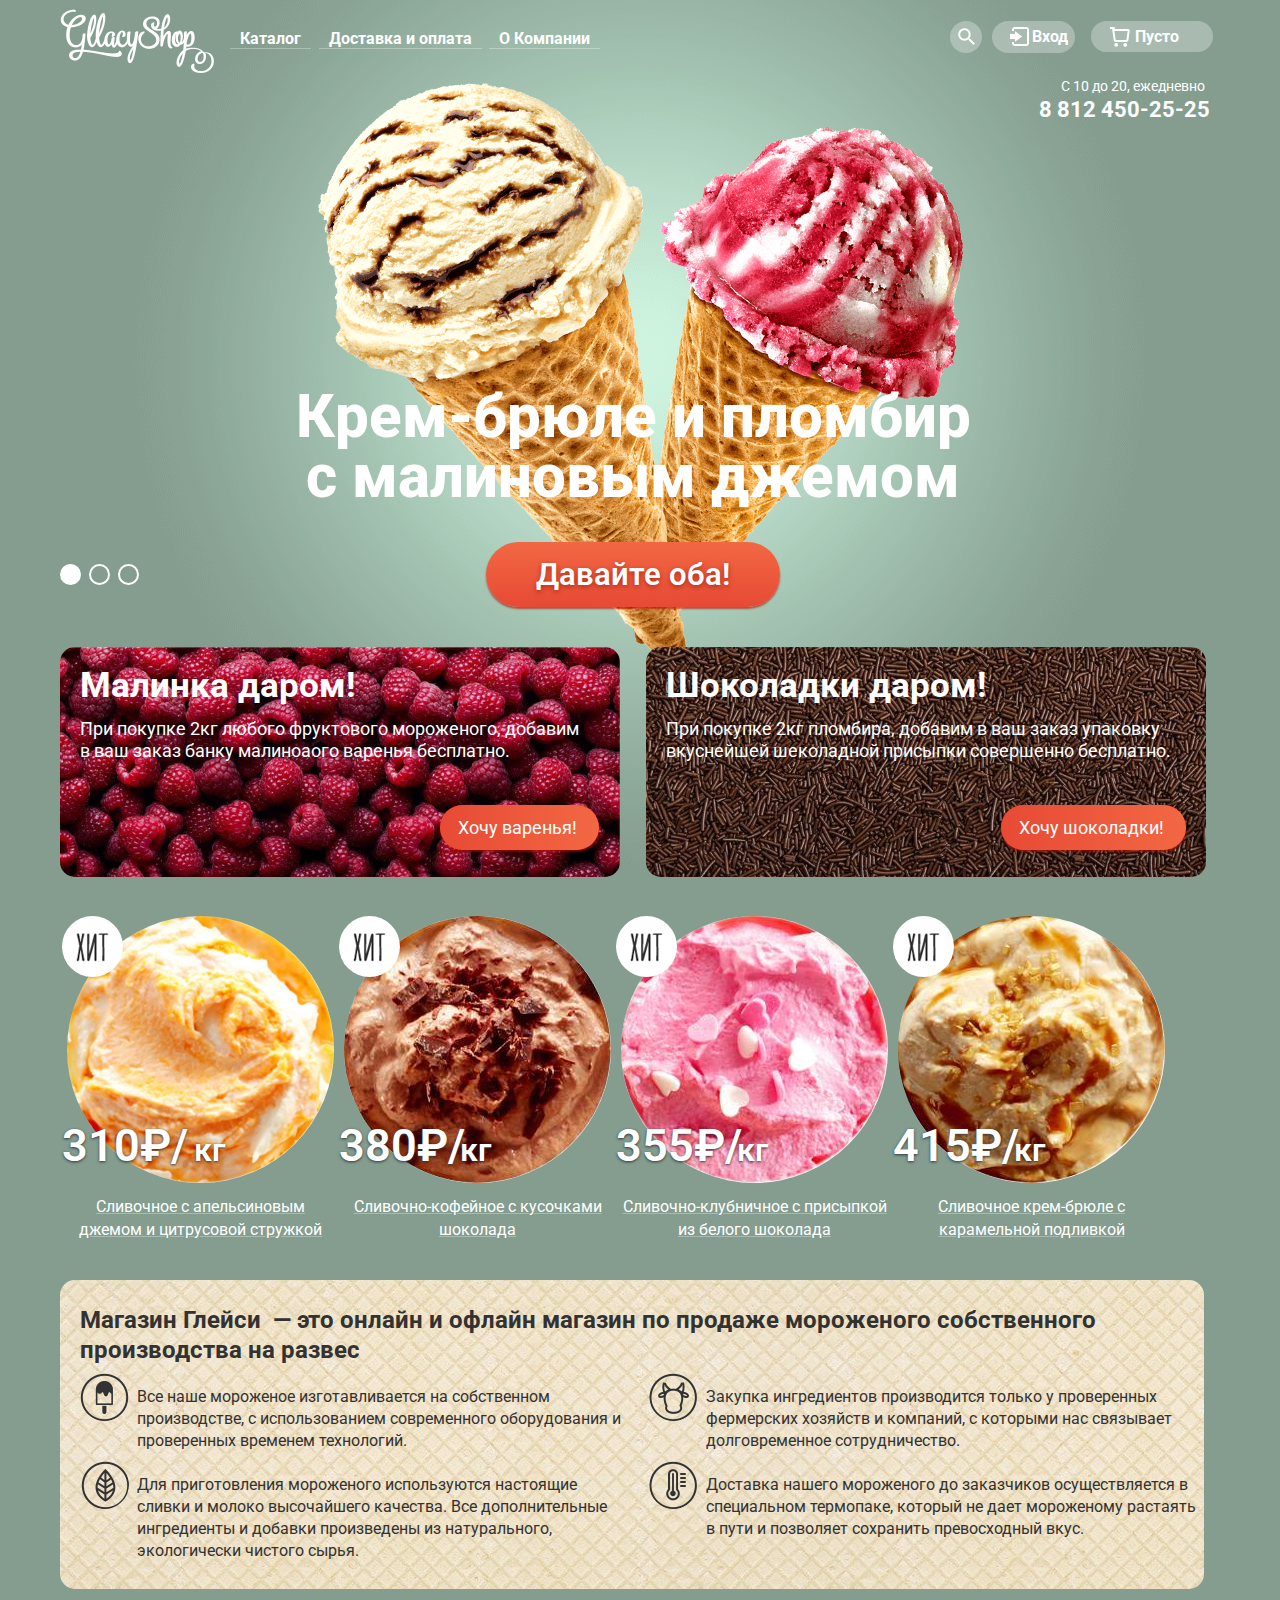
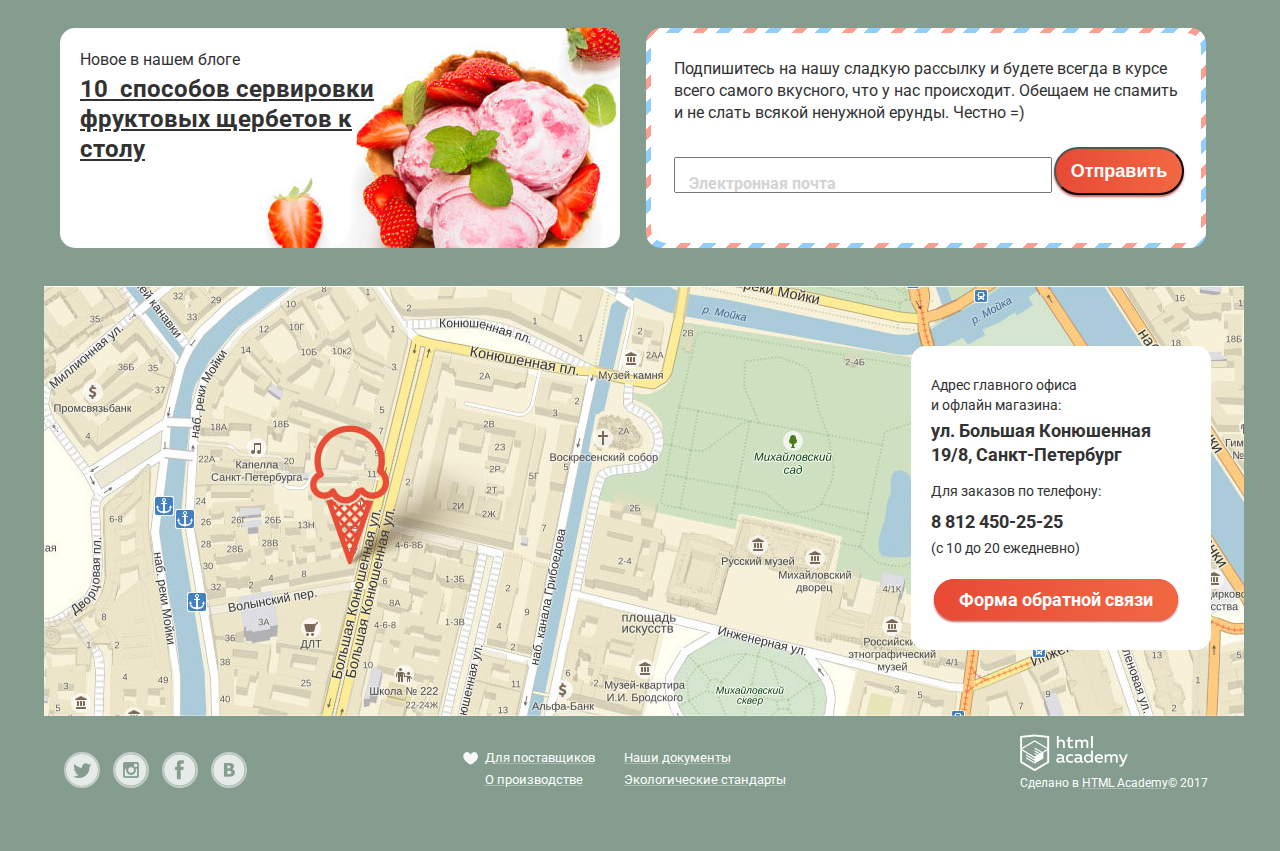
==== commit 0b22831f: "test 10" ====
--- a/index.html
+++ b/index.html
@@ -35,8 +35,8 @@
 						<div class="search-wrapper">
 							<a href="#" class="users user-search">Поиск</a>
 							<form class="search-form" action="https://echo.htmlacademy.ru" method="post">
-								<input id="what-look" type="search" >
-								<label for="what-look">Что ищем?</label>
+								<input class="enter-search" id="what-look" type="search" >
+								<label class="write-search" for="what-look">Что ищем?</label>
 							</form>
 						</div>	
 						<div class="login-wrapper">
@@ -46,8 +46,8 @@
 								<label class="label-email" for="email">Электронная почта</label>
 								<input class="login-pas" id="password-label" type="password" name="password">
 								<label class="label-password" for="password-label">Пароль</label>
-								<div class="login-butons">
-									<input type="submit" name="enter" value="ВОЙТИ">
+								<div class="login-buttons">
+									<input class="login-button-enter" type="submit" name="enter" value="ВОЙТИ">
 									<div class="login-check">
 										<a href="#">Забыли пароль?</a>
 										<a href="#">Новая регистрация</a>
@@ -88,7 +88,7 @@
 							<label for="btn-3"></label>
 						</div>
 					</div>
-					<section class="promotional-offers ">	
+					<section class="promotional-offers clearfix ">	
 						<h2>promotional offers</h2>
 						<div class="promotional-left">
 							<div class="promotional-item">
@@ -105,7 +105,7 @@
 							<a href="#">Хочу шоколадки!</a>
 						</div>
 					</section>	
-					<section class="index-content">
+					<section class="index-content clearfix">
 						<h2>Хиты продаж</h2>
 						<article class="catalog-item">
 							<div class="hit">
@@ -161,21 +161,21 @@
 							</div>
 						</div>
 					</section>
-					<section class="blog ">
+					<section class="blog clearfix">
 						<h3>BLOG</h3>
 						<div class="blog-info">
 							<p>Новое в нашем блоге</p>
 							<a href="#">10 &#160;способов сервировки фруктовых щербетов к столу</a>
 						</div>
 						<div class="blog-wrapper">
-						</div>
-						<div class="blog-form">
-							<p>Подпишитесь на нашу сладкую рассылку и будете всегда в курсе всего самого вкусного, что у нас происходит. Обещаем не спамить и не слать всякой ненужной ерунды. Честно =) </p>
-							<form class="news-form" action="https://echo.htmlacademy.ru" method="post">
-								<input class="enter-email-blog" type="email" name="email"  id="email-blog">
-								<label class="label-email-blog" for="email-blog">Электронная почта</label>
-								<button class="btn" type="submit">Отправить</button>
-							</form>
+							<div class="blog-form clearfix">
+								<p>Подпишитесь на нашу сладкую рассылку и будете всегда в курсе всего самого вкусного, что у нас происходит. Обещаем не спамить и не слать всякой ненужной ерунды. Честно =) </p>
+								<form class="news-form" action="https://echo.htmlacademy.ru" method="post">
+									<input class="enter-email-blog" type="email" name="email"  id="email-blog">
+									<label class="label-email-blog" for="email-blog">Электронная почта</label>
+									<button class="btn" type="submit">Отправить</button>
+								</form>
+							</div>	
 						</div>
 					</section>
 					<section class="about-us">
@@ -203,7 +203,7 @@
 							<label for="email-adress">Ваша почта для ответа?</label>
 							<textarea  class="modal-suggestions" id="suggestions" name="suggestions"></textarea>
 							<label for="suggestions">Напишите что нибудь</label>
-							<input type="submit" name="submit" value="Отправить">
+							<input class="suggestions-btn" type="submit" name="submit" value="Отправить">
 						</form>
 					</div>	
 				</div>
--- a/css/style.css
+++ b/css/style.css
@@ -256,13 +256,13 @@
   display: block;
 }
 
-.search-form input[type="search"] {
+.enter-search {
   width: 310px;
   height: 40px;
   border: 1px solid #d3d3d2; 
 }
 
-.search-form label {
+.write-search{
   position: absolute;
   top: 30px;
   left: 40px;
@@ -273,15 +273,15 @@
   transition: all 0.5s;
 }
 
-.search-form input[type="search"]:hover {
+.enter-search:hover {
   border: 2px solid #d3d3d2; 
 }
 
-.search-form input[type="search"]:focus {
+.enter-search:focus {
   border: 2px solid #8fbdec; 
 }
 
-input[type="search"]:focus + label { 
+.write-search { 
   position: absolute;
   top: 5px;
   left: 30px;
@@ -429,9 +429,10 @@
 .login-pas:focus {
   border: 3px solid #8fbdec; 
   padding-bottom: 0;
-}
-
-.login-email:focus + label { 
+  padding-top: 0;
+}
+
+.login-email:focus + .label-email { 
   position: absolute;
   top: 5px;
   left: 30px;
@@ -440,7 +441,7 @@
   color: #8fbdec;
 }
 
-.login-pas:focus + label { 
+.login-pas:focus + .label-email { 
   position: absolute;
   top: 70px;
   left: 30px;
@@ -453,7 +454,7 @@
   margin-top: 30px;
 }
 
-.login-butons input[type="submit"] {
+.login-button-enter {
   display: inline-block;
   padding: 10px 25px ;
   font-weight: bold;
@@ -469,13 +470,13 @@
   
 }
 
-.login-butons input[type="submit"]:hover {
+.login-button-enter:hover {
   background: -webkit-linear-gradient(top, #f58669 0%, #ec6f5e 100%);
   background:         linear-gradient(to bottom, #f58669 0%, #ec6f5e 100%);
   box-shadow: 0 2px 2px rgba(172, 16, 0, 1);
 }
 
-.login-butons input[type="submit"]:active {
+.login-button-enter:active {
   background: -webkit-linear-gradient(top, #d84732 0%, #e1613e 100%);
   background:         linear-gradient(to bottom, #d84732 0%, #e1613e 100%);
   box-shadow: inset 0 2px 2px rgba(172, 16, 0, 1);
@@ -533,6 +534,7 @@
 .basket-of-goods li {
   display: table-cell;
   list-style: none;
+  vertical-align: top;
 }
 
 .table-goods {
@@ -554,7 +556,7 @@
   font-weight: bold;
 }
 
-.basket-of-goods input[type="submit"] {
+.submit-basket {
   display: inline-block;
   padding: 10px 20px;
   font-weight: bold;
@@ -572,18 +574,17 @@
   margin-left: 320px
 }
 
-.basket-of-goods input[type="submit"]:hover {
+.submit-basket:hover {
   background: -webkit-linear-gradient(top, #f58669 0%, #ec6f5e 100%);
   background:         linear-gradient(to bottom, #f58669 0%, #ec6f5e 100%);
   box-shadow: 0 2px 2px rgba(172, 16, 0, 1);
 }
 
-.basket-of-goods input[type="submit"]:active {
+.submit-basket:active {
   background: -webkit-linear-gradient(top, #d84732 0%, #e1613e 100%);
   background:         linear-gradient(to bottom, #d84732 0%, #e1613e 100%);
   box-shadow: inset 0 2px 2px rgba(172, 16, 0, 1);
 }
-
 
 .user-block .basket::before {
   position: absolute;
@@ -606,6 +607,14 @@
   top: 2px;
   left: 149px;
   background: url("../img/sprite1.jpg") no-repeat -29px 5px; 
+}
+
+.user-block .basket-active:hover::before {
+  width: 22px;
+  height: 22px;
+  top: 2px;
+  left: 149px;
+  background: url("../img/sprite1.jpg") no-repeat -59px 5px; 
 }
 
 .basket-wrapper:hover .basket-of-goods {
@@ -764,12 +773,6 @@
 }
 
 .promotional-offers {
-  display: -webkit-box;
-  display: -ms-flexbox;
-  display: flex;
-  -webkit-box-pack: justify;
-  -ms-flex-pack: justify;
-  justify-content: space-between;
   margin-bottom: 30px;
 }
 
@@ -826,6 +829,7 @@
 }
 
 .promotional-left {
+  float: left;
   width: 560px;
   min-height: 230px;
   background: url('../img/raspberry_bg.jpg') no-repeat;
@@ -834,6 +838,7 @@
 }
 
 .promotional-right {
+  float: right;
   width: 560px;
   min-height: 230px;
   background: url('../img/chocolate-bg.jpg');
@@ -852,20 +857,12 @@
 }
 
 .index-content {
-  display:-webkit-box;
-  display:-ms-flexbox;
-  display:flex;
-  -webkit-box-pack: justify;
-  -ms-flex-pack: justify;
-  justify-content: space-between;
   margin-bottom: 20px;
   margin-left: -10px;
   max-width: 1146px;
 }
 
 .goods-container {
-  -ms-flex-wrap: wrap;
-      flex-wrap: wrap;
   margin-left: -10px; 
   margin-bottom: 55px;
 }
@@ -875,6 +872,7 @@
 }
 
 .catalog-item {
+  float: left;
   position: relative;
   top: -1px;
   left: 12px;
@@ -1095,12 +1093,6 @@
 
 .blog {
   position: relative;
-  display: -webkit-box;
-  display: -ms-flexbox;
-  display: flex;
-  -webkit-box-pack: justify;
-  -ms-flex-pack: justify;
-  justify-content: space-between;
   font-size: 16px;
   line-height: 22px;
   color: #323232;
@@ -1108,11 +1100,19 @@
   margin-bottom: 38px;
 }
 
+
+.clearfix::after {
+  content: "";
+  display: table;
+  clear: both;
+}
+
 .blog h3 {
   display:none;
 }
 
 .blog-info {
+  float: left;
   box-sizing: border-box;
   font-size: 16px;
   line-height: 22px;
@@ -1147,6 +1147,7 @@
 }
 
 .blog-wrapper {
+  float: right;
   background-color: #ffffff;
   background-image: -webkit-repeating-linear-gradient(135deg, #92cdff 0px,#92cdff 9px, transparent 9px,transparent 17px, #fe9e90 17px,#fe9e90 25px, transparent 25px,transparent 35px);
   background-image: repeating-linear-gradient(-45deg, #92cdff 0px,#92cdff 9px, transparent 9px,transparent 17px, #fe9e90 17px,#fe9e90 25px, transparent 25px,transparent 35px);
@@ -1177,23 +1178,24 @@
 }
 
  .blog-form .news-form {
-  display: -webkit-box;
-  display: -ms-flexbox;
-  display: flex;
-  -webkit-box-pack: justify;
-  -ms-flex-pack: justify;
-  justify-content: space-between;
   font-size: 18px;
   line-height: 24px;
   font-weight: bold;
   border-radius: 10px;
 }
 
-.blog-form input[type="email"] {
+.blog-form  .enter-email-blog {
+  float: left;
   width: 370px ;
-}
-
-.blog-form button[type="submit"] {
+  min-height: 30px;
+  
+}
+
+.blog-form .btn{
+  position: relative;
+  top: -10px;
+  float: right;
+  vertical-align: top;
   font-weight: bold;
   line-height: 24px;
   font-size: 18px;
@@ -1208,13 +1210,13 @@
   margin-right: 17px;
 }
 
-.blog-form button[type="submit"]:hover {
+.blog-form .btn:hover {
   background: -webkit-linear-gradient(top, #f58669 0%, #ec6f5e 100%);
   background:         linear-gradient(to bottom, #f58669 0%, #ec6f5e 100%);
   box-shadow: 0 2px 2px rgba(172, 16, 0, 1);
 }
 
-.blog-form button[type="submit"]:active {
+.blog-form .btn:active {
   background: -webkit-linear-gradient(top, #d84732 0%, #e1613e 100%);
   background:         linear-gradient(to bottom, #d84732 0%, #e1613e 100%);
   box-shadow: inset 0 2px 2px rgba(172, 16, 0, 1);
@@ -1232,7 +1234,7 @@
 .enter-email-blog:hover { 
   border: 3px solid #d3d3d2; 
   padding: 0;
-  padding-bottom: 18px;
+  padding-bottom: 0;
 }
 
 .enter-email-blog:focus {
@@ -1240,7 +1242,7 @@
   padding: 0;
 }
 
-.enter-email-blog:focus +label{ 
+.enter-email-blog:focus +.label-email-blog{ 
   top: 105px;
   left: 30px;
   font-size: 11px;
@@ -1411,8 +1413,8 @@
   margin-bottom: 25px;
 }
 
-.feedback-form input[type="text"],
-.feedback-form input[type="email"] {
+.modal-name,
+.modal-email{
   display: block;
   line-height: 24px;
   border-radius: 5px;
@@ -1420,7 +1422,7 @@
   margin-bottom:20px;
 }
 
-.feedback-form textarea {
+.modal-suggestions {
   width: 430px;
   height: 155px;
   border-radius: 5px;
@@ -1428,7 +1430,7 @@
 }
 
 
-.feedback-form input[type="submit"] {
+.suggestions-btn {
   position: relative;
   top: 0;
   left: 300px;
@@ -1449,25 +1451,25 @@
   margin-right: 10px;
 }
 
-.feedback-form input[type="submit"]:hover {
+.suggestions-btn:hover {
   background: -webkit-linear-gradient(top, #f58669 0%, #ec6f5e 100%);
   background:         linear-gradient(to bottom, #f58669 0%, #ec6f5e 100%);
   box-shadow: 0 2px 2px rgba(172, 16, 0, 1);
 }
 
-.feedback-form input[type="submit"]:active {
+.suggestions-btn:active {
   background: -webkit-linear-gradient(top, #d84732 0%, #e1613e 100%);
   background:         linear-gradient(to bottom, #d84732 0%, #e1613e 100%);
   box-shadow: inset 0 2px 2px rgba(172, 16, 0, 1);
 }
 
-.feedback-form input[type="text"]:hover,
-.feedback-form input[type="email"]:hover {
+.modal-name:hover,
+.modal-email:hover {
   border:2px solid #c7c6c5;
   margin-bottom: 20px;
 }
 
-.feedback-form textarea:hover {
+.modal-suggestions :hover {
   border:2px solid #c7c6c5;
   margin-bottom: 18px;
 }
@@ -1558,7 +1560,13 @@
 .form-sorting {
   position: relative;
   max-width: 870px;
-  margin-bottom: 0;
+  margin-bottom: 30px;
+}
+
+.sort-menu-top,
+.sort-menu-bottom {
+  float: left;
+  
 }
 
 .form-sorting fieldset {
@@ -1585,11 +1593,10 @@
   margin-right: 10px;
 }
 
-main h1{
+.main-header-page{
   margin-top: 0;
   margin-bottom: 50px;
-  
-}
+  }
 
 .sort {
   position: absolute;
@@ -1624,7 +1631,7 @@
   text-align: center;  
 }
 
-range-filter {
+.range-filter {
   width: 190px;
 }
 
@@ -1675,13 +1682,15 @@
   font-size: 0;
 }
 
-.price-controls label {
+.min-price
+.max-pice {
   font-size: 16px;
   display: inline-block;
   width: 50%;
 }
 
-.price-controls input {
+.enter-min-price,
+.enter-max-price {
   font-family: 'Roboto', 'Arial', sans-serif;
   font-size: 16px;
   width: 35px;
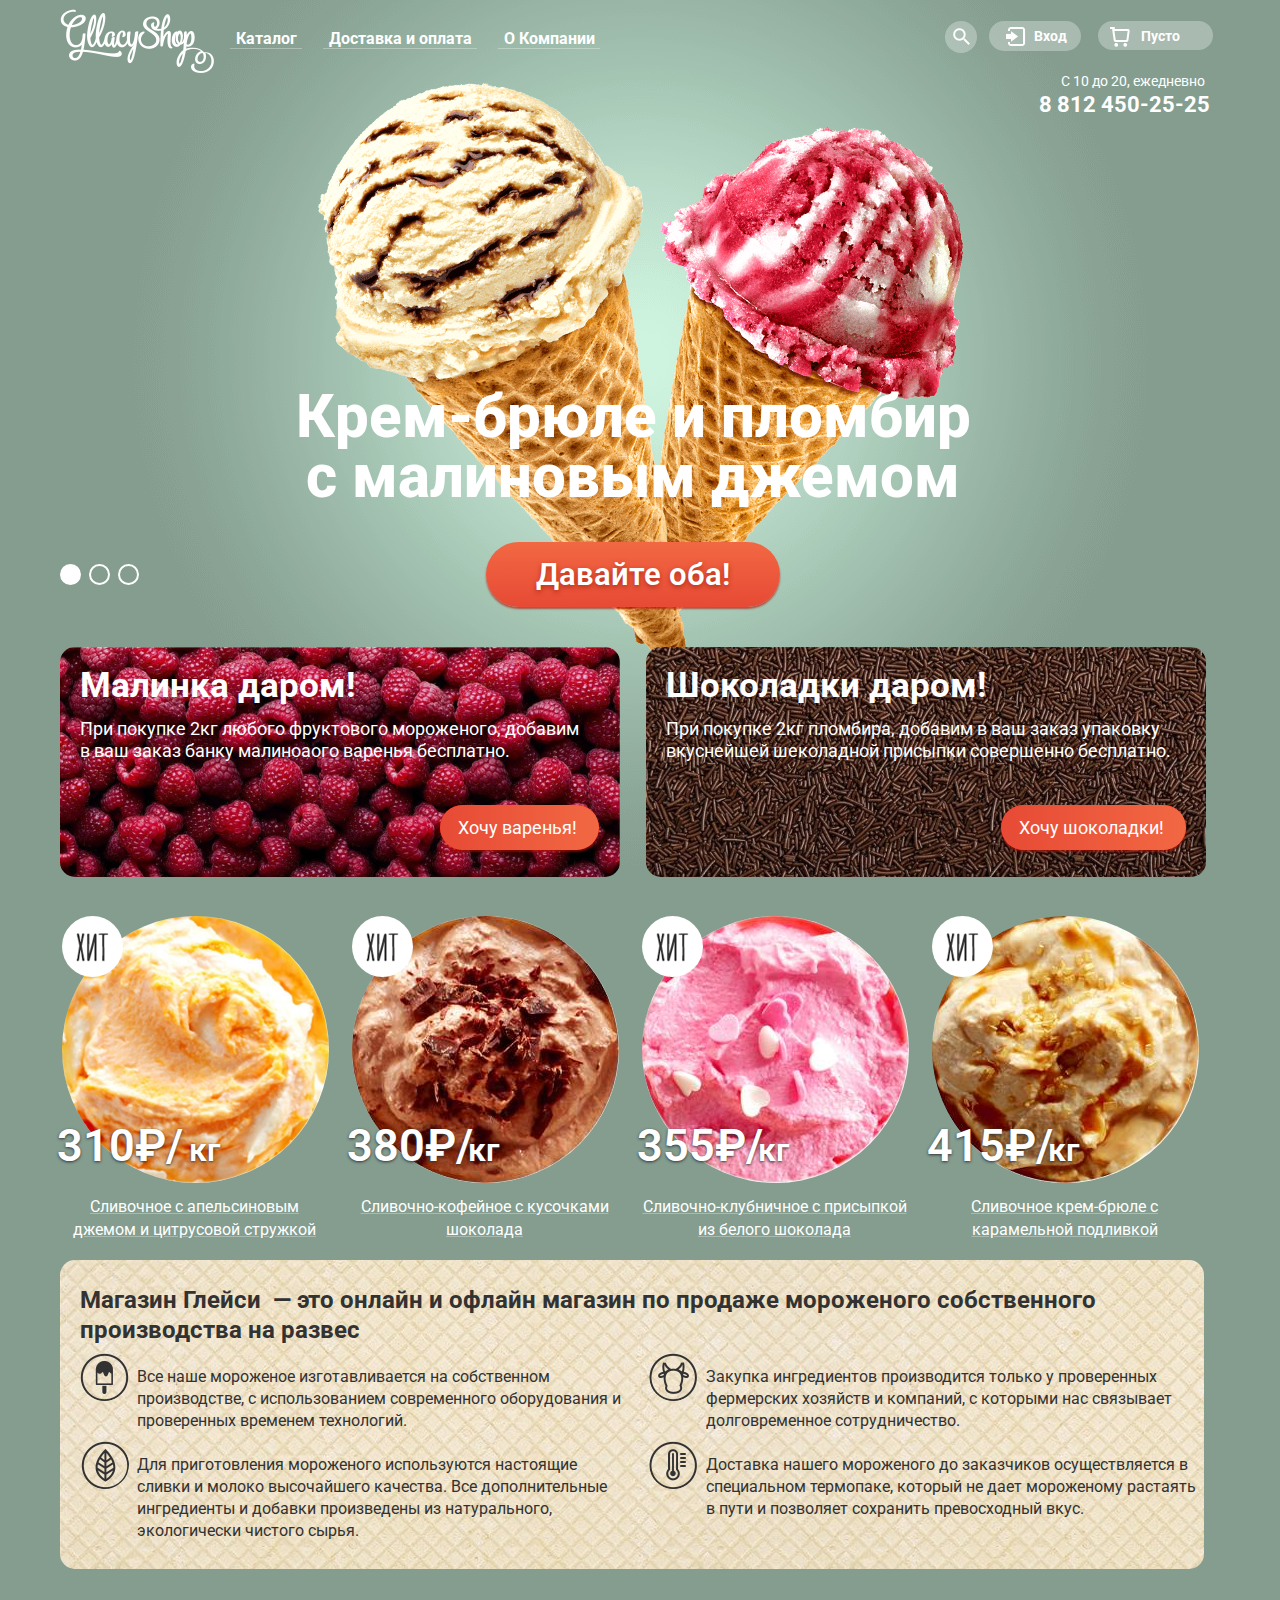
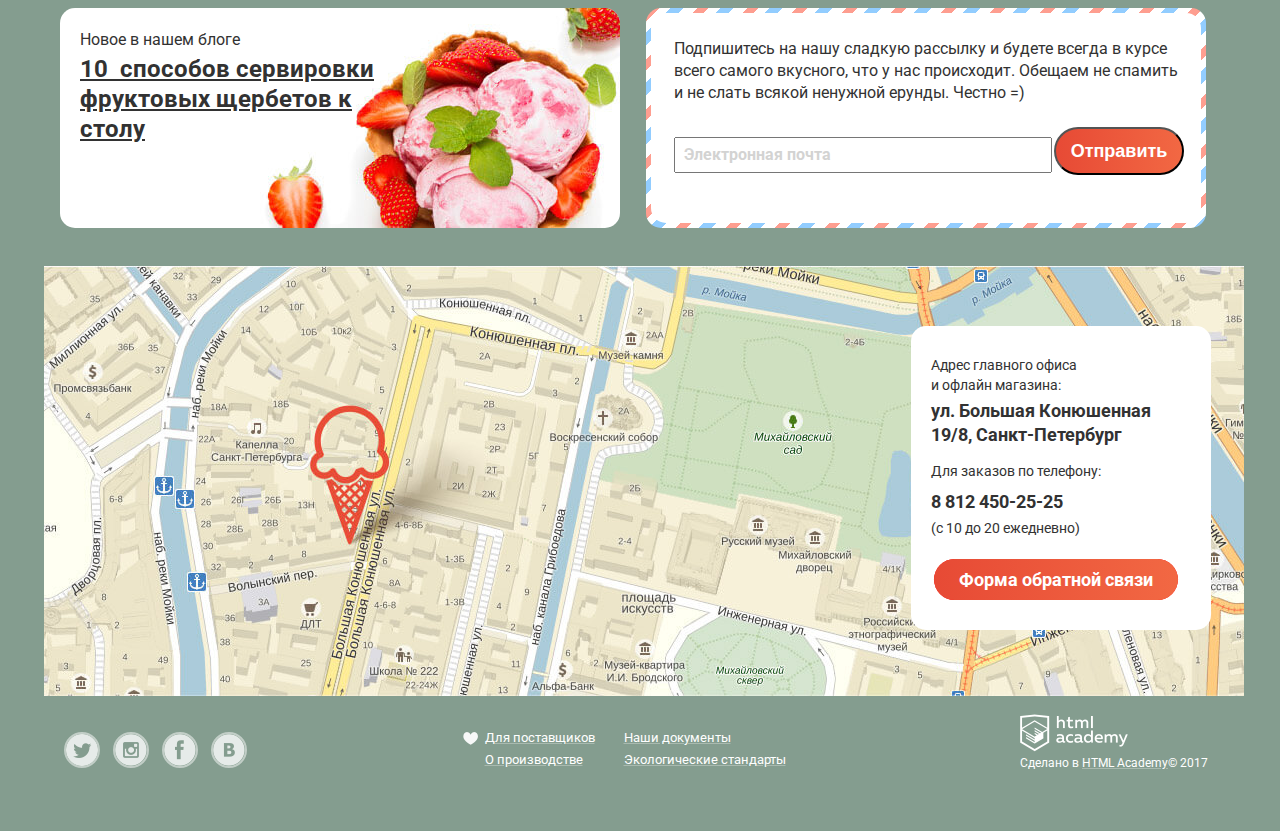
==== commit b8b16303: "test 11" ====
--- a/index.html
+++ b/index.html
@@ -46,7 +46,7 @@
 								<label class="label-email" for="email">Электронная почта</label>
 								<input class="login-pas" id="password-label" type="password" name="password">
 								<label class="label-password" for="password-label">Пароль</label>
-								<div class="login-buttons">
+								<div class="login-buttons clearfix">
 									<input class="login-button-enter" type="submit" name="enter" value="ВОЙТИ">
 									<div class="login-check">
 										<a href="#">Забыли пароль?</a>
@@ -139,7 +139,7 @@
 								<a class="quick-view" href="#" target="_blank">Быстрый просмотр</a>
 							</div>
 						</article>
-						<article class="catalog-item">
+						<article class="catalog-item margin-none">
 							<div class="hit">
 							</div>
 							<img src="img/creme-brulee.jpg" width="267" height="267" alt="Сливочное крем-брюле с карамельной подливкой">
--- a/css/style.css
+++ b/css/style.css
@@ -15,6 +15,7 @@
 
 .catalog-page {
   margin-left: 20px;
+  min-width: 1200px;
 }
 
 .site-wrapper {
@@ -78,8 +79,7 @@
   color: #ffffff;
   border-bottom: 1px solid rgba(255, 255, 255, 0.3);
   text-decoration: none;
-  padding: 10px;
-  padding-bottom: 0;
+  padding: 10px 5px 0 6px; 
 }
 
 .main-navigation > ul {
@@ -112,7 +112,7 @@
 .first-menu:hover > a {
   box-sizing: border-box;
   background-color: #ffffff;
-  padding: 10px;
+  padding: 10px 5px 10px 6px;
   margin: 0;
   border-radius: 20px;
 }
@@ -126,7 +126,6 @@
   padding: 8px 10px;
   margin: 0;
   border-radius: 20px;
-  
 }
 
 .active {
@@ -137,6 +136,7 @@
   position: absolute;
   top: 35px;
   left: -10px;
+  min-height: 170px;
   display: none;  
   list-style: none;
   padding: 10px 0;  
@@ -149,10 +149,12 @@
 .sub-menu a {
   text-decoration: none;
   color: #323232;  
+  vertical-align: bottom;;
 }
 
 .sub-menu li {
   padding: 0 20px;
+  padding-bottom: 15px;
 }
 
 .sub-menu li:first-child {
@@ -169,26 +171,19 @@
   background-color: #fbded7;
 }
 
+.sub-menu-active {
+  background-color: #d07058;
+  
+}
+
 .sub-menu li:active {
   background-color: #d07058;
 }
 
 .second-block {
-  display: -webkit-box;
-  display: -ms-flexbox;
-  display: flex;
-  -webkit-box-pack: justify;
-  -ms-flex-pack: justify;
-  justify-content: space-between;
-  -webkit-box-orient: vertical;
-  -webkit-box-direction: normal;
-  -ms-flex-direction: column;
-  flex-direction: column;
-  -webkit-box-align: end;
-  -ms-flex-align: end;
-  align-items: flex-end;
+  float: right;
   margin-top: 12px;
-  min-width: 270px;
+  min-width: 260px;
 }
 
 .user-block {
@@ -203,8 +198,8 @@
 }
 
 .user-block a {
-  font-size: 16px;
-  line-height: 18px;
+  font-size: 14px;
+  line-height: 16px;
 }
 
 .user-block .users {
@@ -262,7 +257,7 @@
   border: 1px solid #d3d3d2; 
 }
 
-.write-search{
+.enter-search + .write-search{
   position: absolute;
   top: 30px;
   left: 40px;
@@ -281,7 +276,7 @@
   border: 2px solid #8fbdec; 
 }
 
-.write-search { 
+.enter-search:focus + .write-search { 
   position: absolute;
   top: 5px;
   left: 30px;
@@ -311,7 +306,7 @@
   position: relative;
   display: inherit;
   left: -8px;
-  padding: 7px 7px 7px 40px;
+  padding: 7px 14px 7px 45px;
   margin-left: 10px;
   border-radius: 20px;
   color: #ffffff; 
@@ -321,7 +316,7 @@
   position: absolute;
   content: "";
   top: 5px;
-  left: 18px;
+  left: 17px;
   width: 22px;
   height: 22px;
   background: url("../img/sprite.png") no-repeat  -275px -19px;
@@ -334,7 +329,7 @@
 
 .user-block .login:hover::before {
   width: 22px;
-  height: 24px;
+  height: 25px;
   top: 0;
   left: 17px;
   background: url("../img/sprite.png") no-repeat -315px -15px; 
@@ -362,23 +357,13 @@
   display: block;
 }
 
-.login-butons {
-  display:-webkit-box;
-  display:-ms-flexbox;
-  display:flex;
-  -webkit-box-pack: justify;
-  -ms-flex-pack: justify;
-  justify-content: space-between;
-  
+.login-button-enter {
+  float: left;
 }
 
 .login-check {
-  display: -webkit-box;
-  display: -ms-flexbox;
+  float: right;
   display: flex;
-  -webkit-box-orient: vertical;
-  -webkit-box-direction: normal;
-  -ms-flex-direction: column;
   flex-direction: column;
 }
 
@@ -429,7 +414,7 @@
 .login-pas:focus {
   border: 3px solid #8fbdec; 
   padding-bottom: 0;
-  padding-top: 0;
+  padding-top: -1px;
 }
 
 .login-email:focus + .label-email { 
@@ -441,7 +426,7 @@
   color: #8fbdec;
 }
 
-.login-pas:focus + .label-email { 
+.login-pas:focus + .label-password { 
   position: absolute;
   top: 70px;
   left: 30px;
@@ -460,26 +445,21 @@
   font-weight: bold;
   font-size: 18px;
   line-height: 24px;
-  color: #ffffff;
-  text-shadow: 0 2px 5px rgba(160, 32, 11, 0.76);
+  color: #ffffff;  
   background: #f26843;
   background: -webkit-linear-gradient(top, #f26843 0%, #e74a35 100%);
   background:         linear-gradient(to bottom, #f26843 0%, #e74a35 100%);
-  border-radius: 50px;
-  box-shadow: 0 2px 2px rgba(172, 16, 0, 0.64);
-  
+  border-radius: 40px;
 }
 
 .login-button-enter:hover {
   background: -webkit-linear-gradient(top, #f58669 0%, #ec6f5e 100%);
   background:         linear-gradient(to bottom, #f58669 0%, #ec6f5e 100%);
-  box-shadow: 0 2px 2px rgba(172, 16, 0, 1);
 }
 
 .login-button-enter:active {
   background: -webkit-linear-gradient(top, #d84732 0%, #e1613e 100%);
   background:         linear-gradient(to bottom, #d84732 0%, #e1613e 100%);
-  box-shadow: inset 0 2px 2px rgba(172, 16, 0, 1);
 }
 
 .login-butons a {
@@ -590,7 +570,7 @@
   position: absolute;
   content: "";
   top: 5px;
-  left: 152px;
+  left: 157px;
   width: 21px;
   height: 21px;
   background: url("../img/sprite.png") no-repeat  -125px -19px;
@@ -603,9 +583,9 @@
 
 .user-block .basket:hover::before {
   width: 22px;
-  height: 22px;
+  height: 24px;
   top: 2px;
-  left: 149px;
+  left: 154px;
   background: url("../img/sprite1.jpg") no-repeat -29px 5px; 
 }
 
@@ -623,7 +603,9 @@
 
 .user-info {
   position: relative;
+  top: -5px;
   left:-1px;
+  float: right;
   display: -webkit-box;
   display: -ms-flexbox;
   display: flex;
@@ -857,9 +839,7 @@
 }
 
 .index-content {
-  margin-bottom: 20px;
-  margin-left: -10px;
-  max-width: 1146px;
+  max-width: 1200px;
 }
 
 .goods-container {
@@ -875,12 +855,17 @@
   float: left;
   position: relative;
   top: -1px;
-  left: 12px;
-  width: 267px;
-  margin-right: 0; 
+  left: -3px;
+  width: 265px;
+  margin-right: 15px; 
+  padding-right: 5px;
   padding-left: 5px;
-  padding-right: 5px;
   z-index: 1;
+}
+
+.margin-none {
+  margin-right: 0;
+  
 }
 
 .catalog-item::before {
@@ -937,7 +922,7 @@
 .hit{
   position: absolute;
   top: 10px;
-  left: 0;
+  left: -5;
   content: "";  
   width: 61px;
   height: 61px;
@@ -1095,6 +1080,7 @@
   position: relative;
   font-size: 16px;
   line-height: 22px;
+  min-height: 220px;
   color: #323232;
   padding: 0;
   margin-bottom: 38px;
@@ -1157,9 +1143,8 @@
 }
 
 .blog .blog-form {
-  position: absolute;
-  top: 5px;
-  right: 5px;
+  margin-top: 5px;
+  margin-left: 5px;
   box-sizing: border-box;
   font-size: 16px;
   line-height: 22px;
@@ -1202,7 +1187,6 @@
   background-color: red;
   background-image: -webkit-linear-gradient( left, rgb(231,74,53) 0%, rgb(242,104,67) 100%);
   background-image: linear-gradient( 90deg, rgb(231,74,53) 0%, rgb(242,104,67) 100%);
-  box-shadow: 0 2px 2px 0 rgba(172, 16, 0, 0.64);
   border-radius: 50px;
   color: #ffffff;  
   padding: 10px;
@@ -1222,10 +1206,14 @@
   box-shadow: inset 0 2px 2px rgba(172, 16, 0, 1);
 }
 
+.news-form {
+  position: relative;
+}
+
 .label-email-blog {
   position: absolute;
-  top: 139px;
-  left: 38px;
+  top: 6px;
+  left: 10px;
   font-size: 16px;
   line-height: 24px;
   color: #d3d3d2;
@@ -1243,7 +1231,7 @@
 }
 
 .enter-email-blog:focus +.label-email-blog{ 
-  top: 105px;
+  top: -15px;
   left: 30px;
   font-size: 11px;
   line-height: 13px;
@@ -1323,7 +1311,6 @@
   background-image: -webkit-linear-gradient( left, rgb(231,74,53) 0%, rgb(242,104,67) 100%);
   background-image: linear-gradient( 90deg, rgb(231,74,53) 0%, rgb(242,104,67) 100%);
   color: #ffffff ;
-  box-shadow: 0 2px 2px 0 rgba(172, 16, 0, 0.64);
   border-radius: 50px;
   padding: 10px 25px;
   margin-left: 3px; 
@@ -1613,6 +1600,10 @@
   text-align: center;
 }
 
+.sorting-item:hover {
+  background-color: #ffffff;
+}
+
 .sorting-item select {
   color: #ffffff;
   background: inherit;
@@ -1620,13 +1611,14 @@
 
 .sorting-item:hover select {
   color: #323232;
+  background-color: #ffffff;
 }
 
 .sorting-price {
   position:absolute;
   top: 0;
   left: 210px;
-  width: 200px; 
+  width: 190px; 
   margin-right: 20px;
   text-align: center;  
 }
@@ -1704,13 +1696,13 @@
 .min-price {
   position: absolute;
   top: -35px;
-  left: 35px;
+  left: 45px;
 }
 
 .max-price {
   position: absolute;
   top: -35px;
-  left: 115px;
+  left: 105px;
 }
 
 .sort-price {
@@ -1719,7 +1711,7 @@
 }
 
  .sorting-fatness {
-  width: 390px;
+  width: 400px;
   min-height: 20px;
   margin-right: 0; 
 
